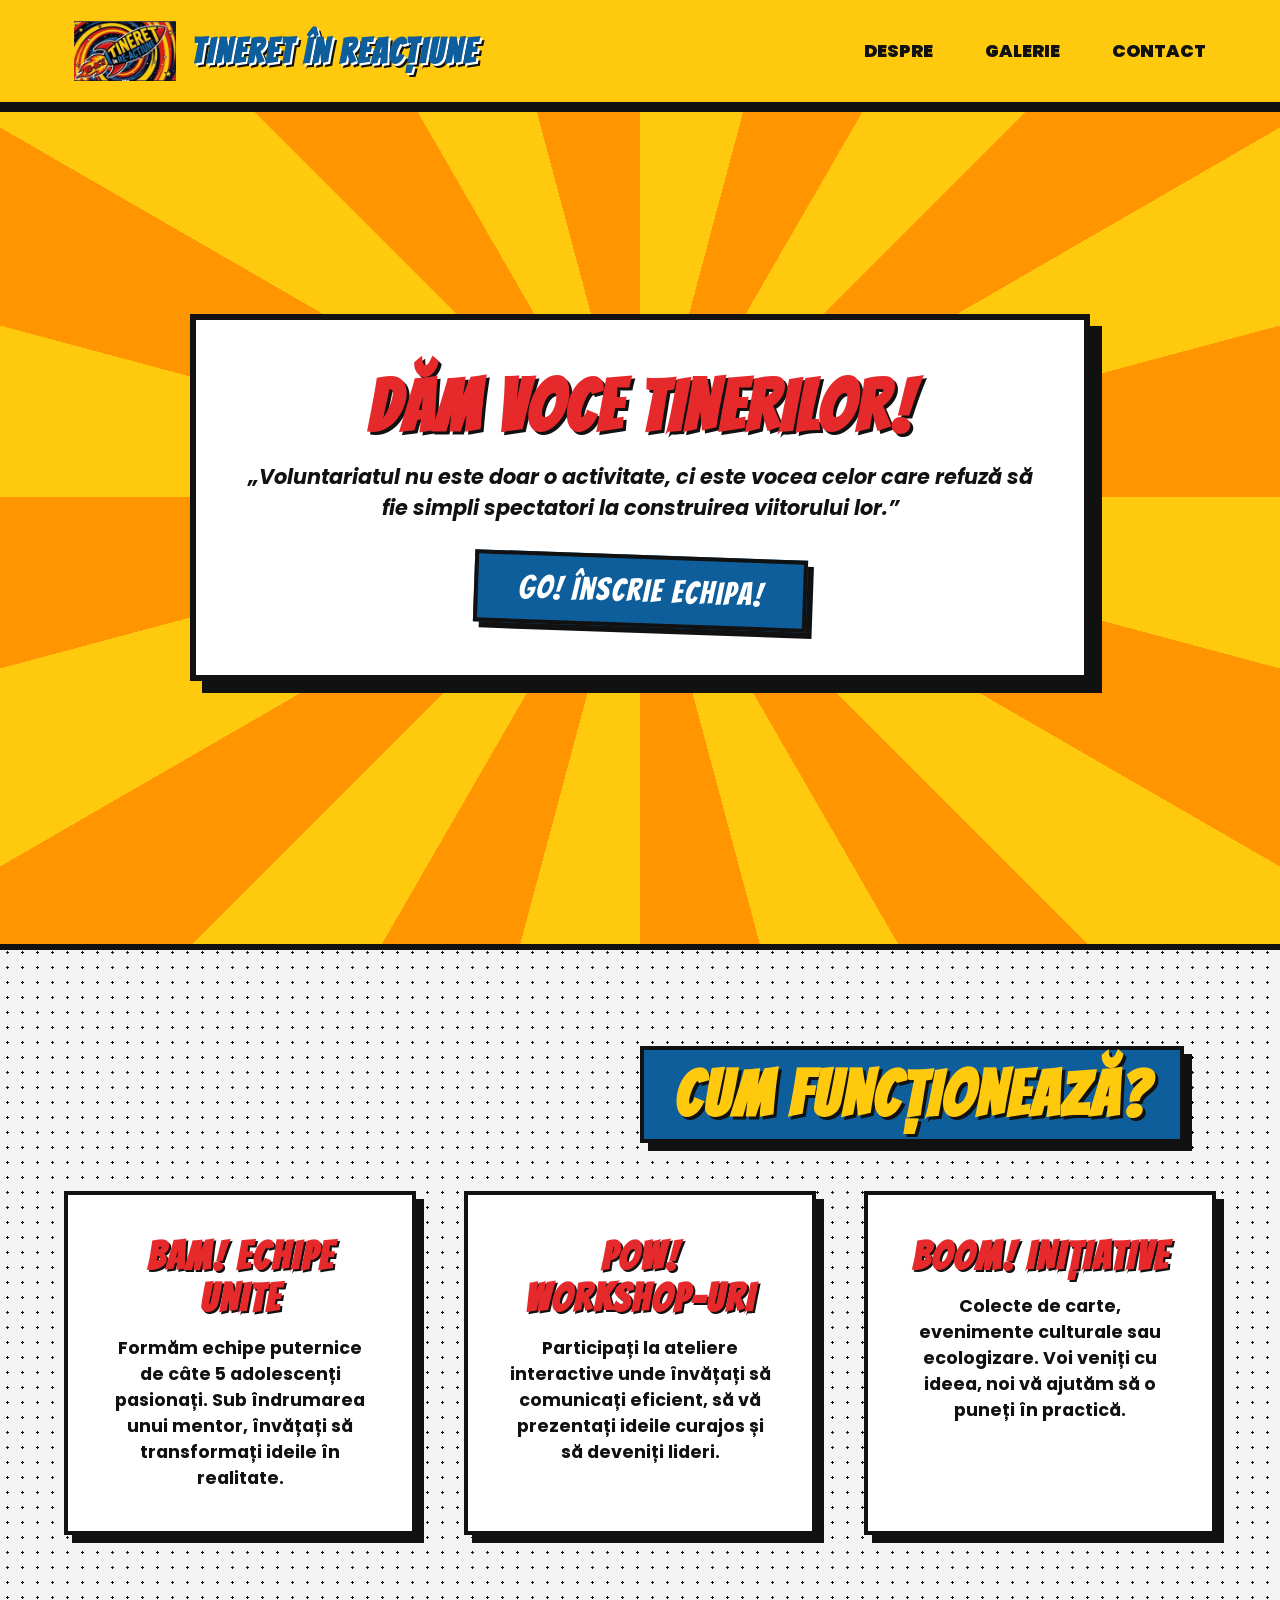
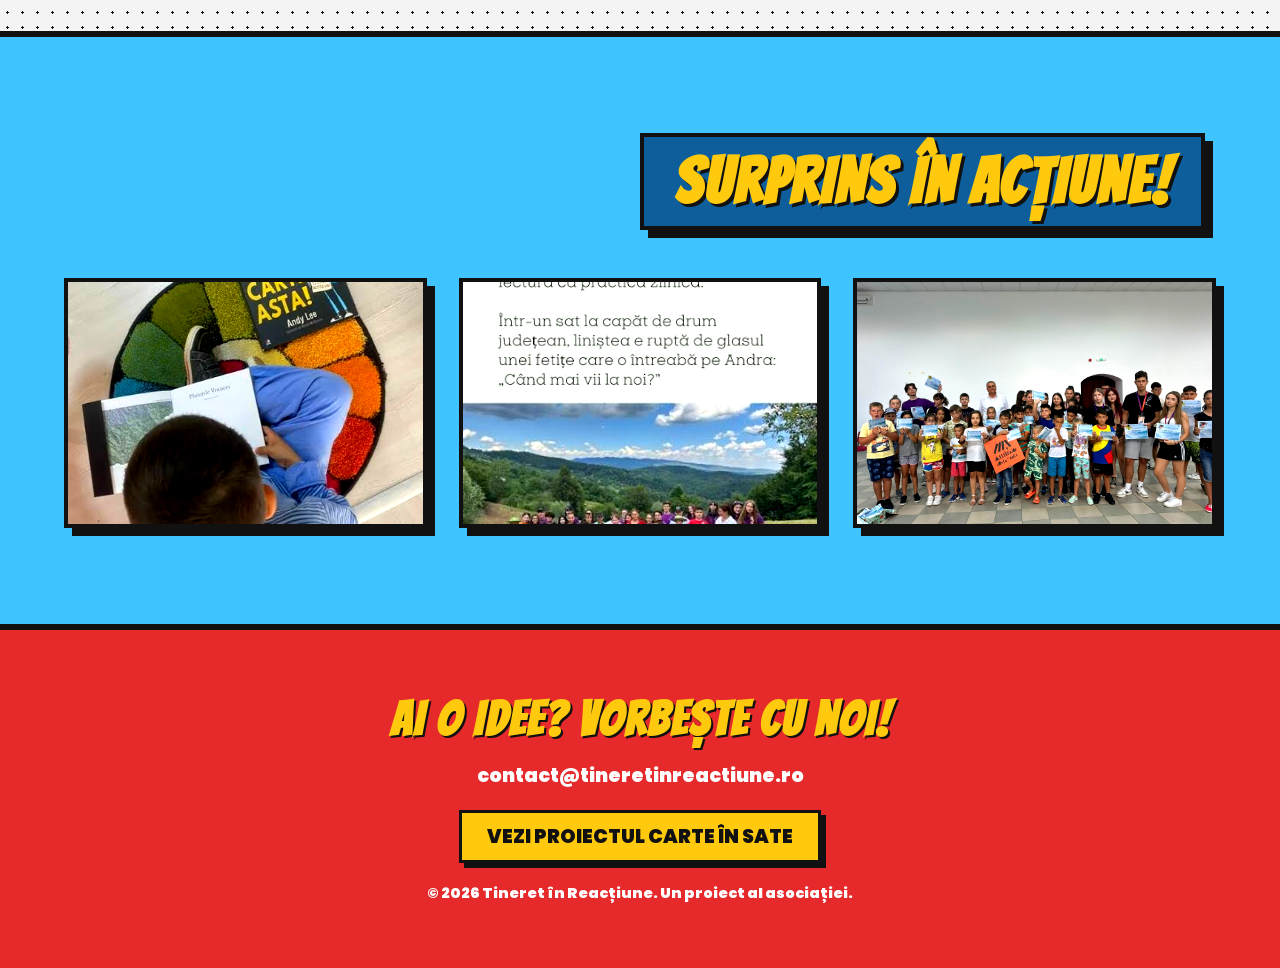
==== index.html @ bbfca860 "Rename logo.html to index.html" ====
<!DOCTYPE html>
<html lang="ro">
<head>
    <meta charset="UTF-8">
    <meta name="viewport" content="width=device-width, initial-scale=1.0">
    <title>Tineret în Reacțiune</title>
    <!-- Importăm fonturi specifice: Bangers pentru titluri (Comic style) și Poppins pentru text -->
    <link href="https://fonts.googleapis.com/css2?family=Bangers&family=Poppins:wght@400;700;900&display=swap" rel="stylesheet">
    <style>
        :root {
            /* Cromatica extrasă din Logo-ul cu Rachetă */
            --pop-yellow: #FFC90E;
            --pop-red: #E62A2B;
            --pop-blue: #0E5E9C;
            --pop-black: #111111;
            --pop-white: #FFFFFF;
            --pop-cyan: #40C4FF;
        }

        * {
            margin: 0;
            padding: 0;
            box-sizing: border-box;
            scroll-behavior: smooth;
        }

        body {
            background-color: var(--pop-white);
            color: var(--pop-black);
            font-family: 'Poppins', sans-serif;
            overflow-x: hidden;
            /* Un pattern subtil tip Halftone (puncte de bandă desenată) pe fundal */
            background-image: radial-gradient(var(--pop-black) 10%, transparent 11%);
            background-size: 15px 15px;
            background-color: #f4f4f4;
        }

        h1, h2, h3 {
            font-family: 'Bangers', cursive;
            letter-spacing: 2px;
            text-transform: uppercase;
        }

        /* CLASA DE BAZĂ PENTRU STILUL COMIC BOOK */
        .comic-box {
            background-color: var(--pop-white);
            border: 4px solid var(--pop-black);
            box-shadow: 8px 8px 0px var(--pop-black);
            border-radius: 0; /* Fără margini rotunjite în pop art pur */
            transition: all 0.3s cubic-bezier(0.68, -0.55, 0.265, 1.55);
        }

        /* NAVIGARE */
        nav {
            padding: 1rem 5%;
            position: fixed;
            width: 100%;
            top: 0;
            z-index: 1000;
            display: flex;
            justify-content: space-between;
            align-items: center;
            background-color: var(--pop-yellow);
            border-bottom: 5px solid var(--pop-black);
            box-shadow: 0px 5px 0px var(--pop-black);
        }

        .logo-container {
            display: flex;
            align-items: center;
            gap: 15px;
            text-decoration: none;
        }

        .logo-container img {
            height: 60px; /* Aici se va afișa racheta */
        }

        nav h1 {
            color: var(--pop-blue);
            font-size: 2.2rem;
            text-shadow: 2px 2px 0px var(--pop-white), 4px 4px 0px var(--pop-black);
        }

        nav ul {
            list-style: none;
            display: flex;
            gap: 2rem;
        }

        nav a {
            color: var(--pop-black);
            text-decoration: none;
            font-weight: 900;
            font-size: 1.1rem;
            text-transform: uppercase;
            padding: 5px 10px;
            transition: all 0.2s;
        }

        nav a:hover {
            background-color: var(--pop-red);
            color: var(--pop-white);
            box-shadow: 4px 4px 0px var(--pop-black);
        }

        /* HERO SECTION - Efect Sunburst */
        #hero {
            height: 100vh;
            display: flex;
            flex-direction: column;
            justify-content: center;
            align-items: center;
            text-align: center;
            padding: 0 20px;
            margin-top: 50px;
            /* Fundal cu raze (Sunburst) Galben-Portocaliu */
            background: repeating-conic-gradient(
                var(--pop-yellow) 0 15deg,
                #FF9500 15deg 30deg
            );
            border-bottom: 6px solid var(--pop-black);
        }

        .hero-content {
            background-color: var(--pop-white);
            padding: 3rem;
            max-width: 900px;
            border: 6px solid var(--pop-black);
            box-shadow: 12px 12px 0px var(--pop-black);
            transform: rotate(-2deg);
        }

        #hero h2 {
            color: var(--pop-red);
            font-size: 4.5rem;
            margin-bottom: 1rem;
            text-shadow: 3px 3px 0px var(--pop-black);
        }

        .quote {
            color: var(--pop-black);
            font-size: 1.3rem;
            font-weight: 700;
            margin-bottom: 2rem;
            font-style: italic;
        }

        /* BUTON CTA COMIC BOOK */
        .btn {
            display: inline-block;
            background-color: var(--pop-blue);
            color: var(--pop-white);
            padding: 15px 40px;
            font-family: 'Bangers', cursive;
            font-size: 2rem;
            letter-spacing: 2px;
            text-decoration: none;
            border: 4px solid var(--pop-black);
            box-shadow: 6px 6px 0px var(--pop-black);
            transform: rotate(2deg);
            transition: all 0.2s ease;
            position: relative;
        }

        .btn:hover {
            background-color: var(--pop-yellow);
            color: var(--pop-red);
            transform: translate(-4px, -4px) rotate(0deg);
            box-shadow: 10px 10px 0px var(--pop-black);
        }

        /* TITLURI SECȚIUNI */
        .section-title {
            text-align: center;
            font-size: 4rem;
            margin-bottom: 3rem;
            color: var(--pop-yellow);
            text-shadow: 3px 3px 0px var(--pop-black);
            position: relative;
            display: inline-block;
            left: 50%;
            transform: translateX(-50%);
            background: var(--pop-blue);
            padding: 10px 30px;
            border: 4px solid var(--pop-black);
            box-shadow: 8px 8px 0px var(--pop-black);
        }

        /* SECȚIUNEA DESPRE */
        #despre {
            padding: 6rem 5%;
        }

        .cards-container {
            display: grid;
            grid-template-columns: repeat(auto-fit, minmax(300px, 1fr));
            gap: 3rem;
            max-width: 1200px;
            margin: 0 auto;
        }

        .card {
            padding: 2.5rem;
            text-align: center;
        }

        .card:hover {
            transform: translateY(-10px) scale(1.02);
            box-shadow: 12px 12px 0px var(--pop-blue);
        }

        .card h3 {
            color: var(--pop-red);
            font-size: 2.5rem;
            margin-bottom: 1rem;
            text-shadow: 2px 2px 0px var(--pop-black);
        }

        .card p {
            font-weight: 700;
            font-size: 1.1rem;
        }

        /* GALERIE */
        #galerie {
            padding: 6rem 5%;
            background-color: var(--pop-cyan);
            border-top: 6px solid var(--pop-black);
            border-bottom: 6px solid var(--pop-black);
        }

        .gallery-grid {
            display: grid;
            grid-template-columns: repeat(auto-fit, minmax(300px, 1fr));
            grid-auto-rows: 250px;
            gap: 2rem;
            max-width: 1200px;
            margin: 0 auto;
        }

        .gallery-item {
            border: 4px solid var(--pop-black);
            box-shadow: 8px 8px 0px var(--pop-black);
            position: relative;
            cursor: pointer;
            transition: all 0.3s;
            overflow: hidden;
            background-color: var(--pop-white);
        }

        .gallery-item img {
            width: 100%;
            height: 100%;
            object-fit: cover;
            filter: contrast(1.2) saturate(1.2); /* Face pozele să arate mai "vibrante" */
            transition: transform 0.4s ease;
        }

        .gallery-item:hover {
            transform: translate(-5px, -5px);
            box-shadow: 13px 13px 0px var(--pop-red);
        }

        .gallery-item:hover img {
            transform: scale(1.1);
        }

        /* FOOTER / CONTACT */
        footer {
            background-color: var(--pop-red);
            color: var(--pop-white);
            text-align: center;
            padding: 4rem 2rem;
        }

        footer h2 {
            font-size: 3rem;
            color: var(--pop-yellow);
            text-shadow: 2px 2px 0px var(--pop-black);
            margin-bottom: 1rem;
        }

        footer p {
            font-weight: 900;
            font-size: 1.2rem;
        }

        .footer-links {
            margin: 2rem 0;
        }

        .footer-links a {
            color: var(--pop-black);
            background: var(--pop-yellow);
            text-decoration: none;
            font-weight: 900;
            font-size: 1.2rem;
            border: 3px solid var(--pop-black);
            padding: 10px 25px;
            box-shadow: 5px 5px 0px var(--pop-black);
            transition: all 0.2s;
        }

        .footer-links a:hover {
            background: var(--pop-blue);
            color: var(--pop-white);
            box-shadow: 8px 8px 0px var(--pop-black);
            transform: translateY(-3px);
        }

        /* ANIMAȚII BOUNCY LA SCROLL */
        .comic-pop {
            opacity: 0;
            transform: scale(0.5) rotate(-5deg);
            transition: all 0.6s cubic-bezier(0.68, -0.55, 0.265, 1.55);
        }

        .comic-pop.active {
            opacity: 1;
            transform: scale(1) rotate(0deg);
        }
    </style>
</head>
<body>

    <nav>
        <a href="#" class="logo-container">
            <!-- Asigură-te că imaginea decupată se numește logo-racheta.png și e în același folder -->
            <img src="logo-racheta.jpeg" alt="Logo Rachetă">
            <h1>Tineret <span>în</span> Reacțiune</h1>
        </a>
        <ul>
            <li><a href="#despre">Despre</a></li>
            <li><a href="#galerie">Galerie</a></li>
            <li><a href="#contact">Contact</a></li>
        </ul>
    </nav>

    <section id="hero">
        <div class="hero-content comic-pop">
            <h2>Dăm voce tinerilor!</h2>
            <div class="quote">
                „Voluntariatul nu este doar o activitate, ci este vocea celor care refuză să fie simpli spectatori la construirea viitorului lor.”
            </div>
            <a href="https://docs.google.com/forms/d/e/1FAIpQLSe8GzNYv2G-qYF9tvZQuo2V_rJ1vVKJ703wrS6ZpItJ47BdLA/viewform?usp=header" target="_blank" class="btn">GO! Înscrie Echipa!</a>
        </div>
    </section>

    <section id="despre">
        <h2 class="section-title comic-pop">CUM FUNCȚIONEAZĂ?</h2>
        <div class="cards-container">
            <div class="card comic-box comic-pop" style="transition-delay: 0.1s;">
                <h3>BAM! Echipe Unite</h3>
                <p>Formăm echipe puternice de câte 5 adolescenți pasionați. Sub îndrumarea unui mentor, învățați să transformați ideile în realitate.</p>
            </div>
            <div class="card comic-box comic-pop" style="transition-delay: 0.2s;">
                <h3>POW! Workshop-uri</h3>
                <p>Participați la ateliere interactive unde învățați să comunicați eficient, să vă prezentați ideile curajos și să deveniți lideri.</p>
            </div>
            <div class="card comic-box comic-pop" style="transition-delay: 0.3s;">
                <h3>BOOM! Inițiative</h3>
                <p>Colecte de carte, evenimente culturale sau ecologizare. Voi veniți cu ideea, noi vă ajutăm să o puneți în practică.</p>
            </div>
        </div>
    </section>

    <section id="galerie">
        <h2 class="section-title comic-pop">SURPRINS ÎN ACȚIUNE!</h2>
        <div class="gallery-grid">
            <div class="gallery-item comic-pop" style="transition-delay: 0.1s;">
                <img src="poza1.jpg" alt="Educație rurală">
            </div>
            <div class="gallery-item comic-pop" style="transition-delay: 0.2s;">
                <img src="poza2.jpg" alt="Echipă și ateliere">
            </div>
            <div class="gallery-item comic-pop" style="transition-delay: 0.3s;">
                <img src="poza3.jpg" alt="Tineri voluntari">
            </div>
        </div>
    </section>

    <footer id="contact">
        <h2 class="comic-pop">AI O IDEE? VORBEȘTE CU NOI!</h2>
        <p class="comic-pop" style="transition-delay: 0.1s;">contact@tineretinreactiune.ro</p>
        
        <div class="footer-links comic-pop" style="transition-delay: 0.2s;">
            <a href="https://carteinsate.ro" target="_blank">VEZI PROIECTUL CARTE ÎN SATE</a>
        </div>
        
        <p class="comic-pop" style="transition-delay: 0.3s; font-size: 0.9rem; margin-top: 30px;">
            &copy; 2026 Tineret în Reacțiune. Un proiect al asociației.
        </p>
    </footer>

    <script>
        // Funcția care adaugă clasa 'active' pentru animația de bandă desenată ("Bouncy / Pop")
        function revealComic() {
            var reveals = document.querySelectorAll(".comic-pop");
            for (var i = 0; i < reveals.length; i++) {
                var windowHeight = window.innerHeight;
                var elementTop = reveals[i].getBoundingClientRect().top;
                var elementVisible = 100;

                if (elementTop < windowHeight - elementVisible) {
                    reveals[i].classList.add("active");
                }
            }
        }

        window.addEventListener("scroll", revealComic);
        revealComic(); // Rulează și la încărcarea paginii
    </script>
</body>
</html>
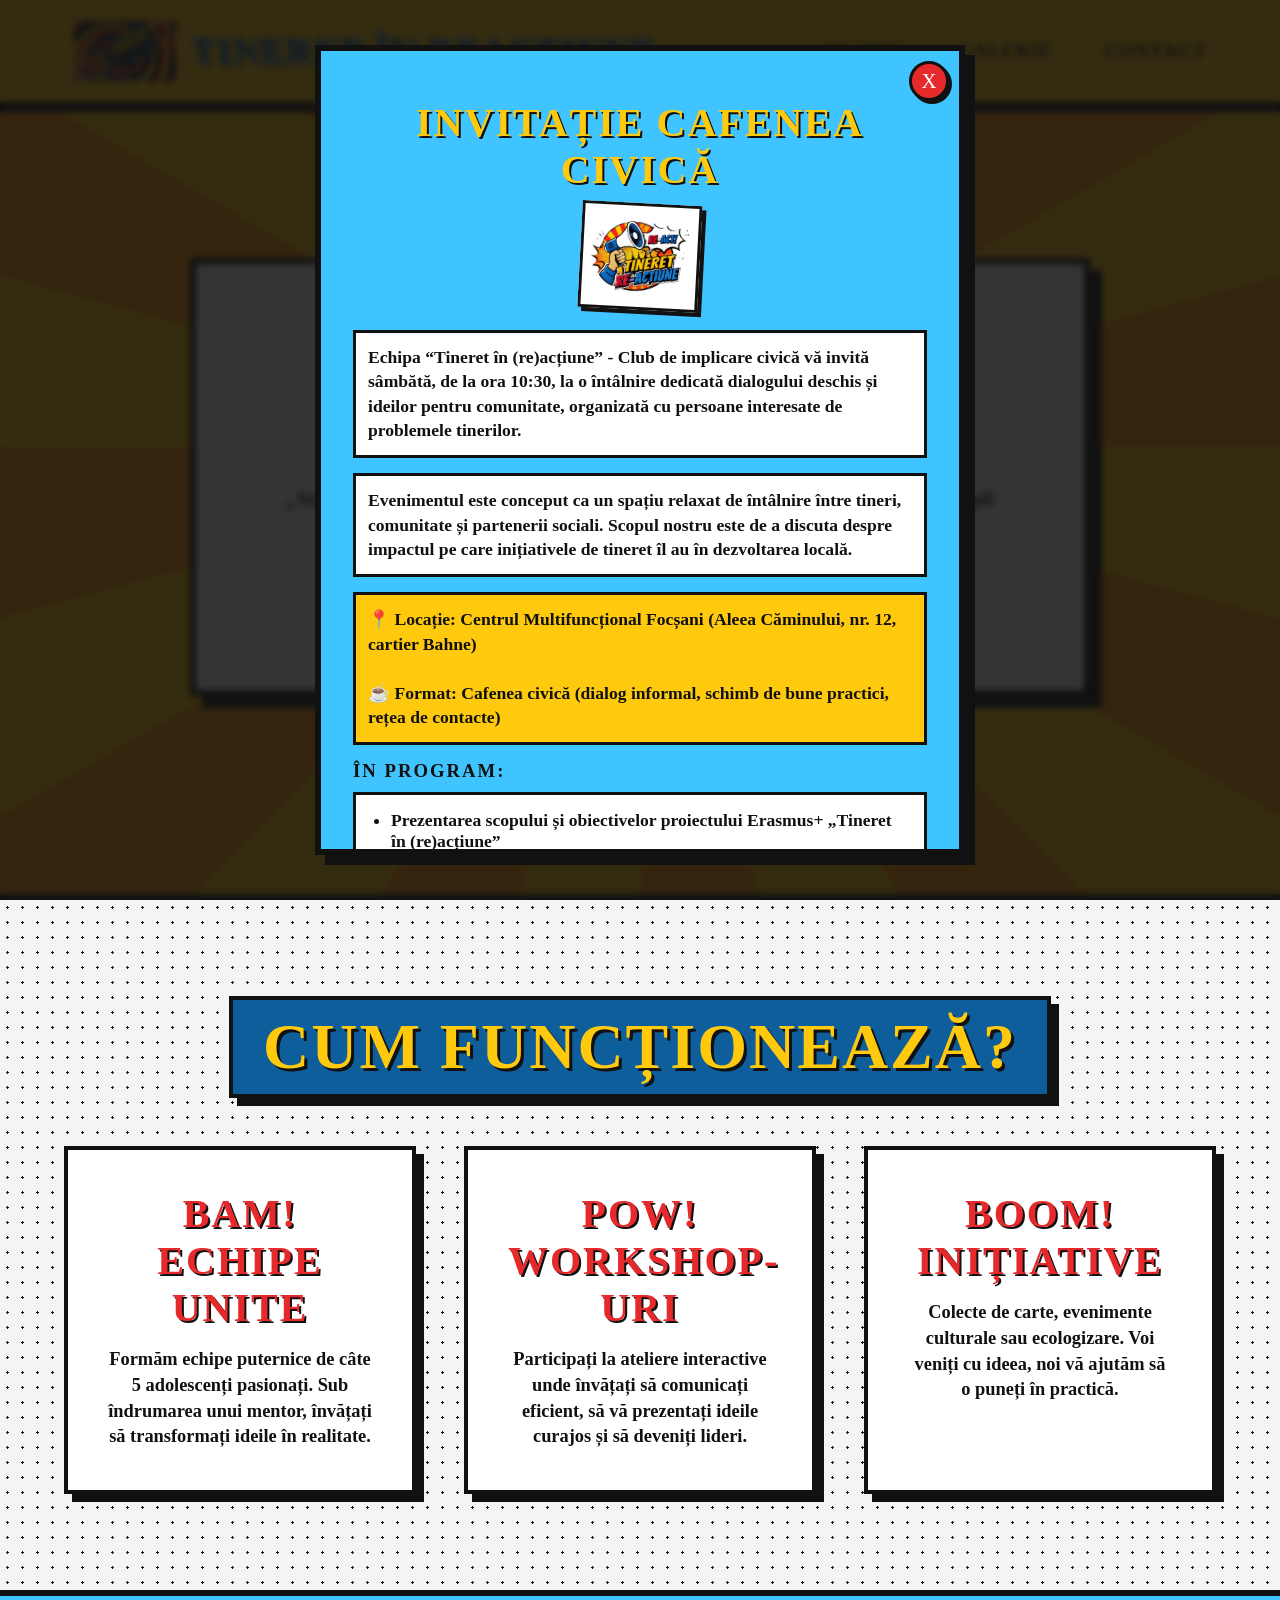
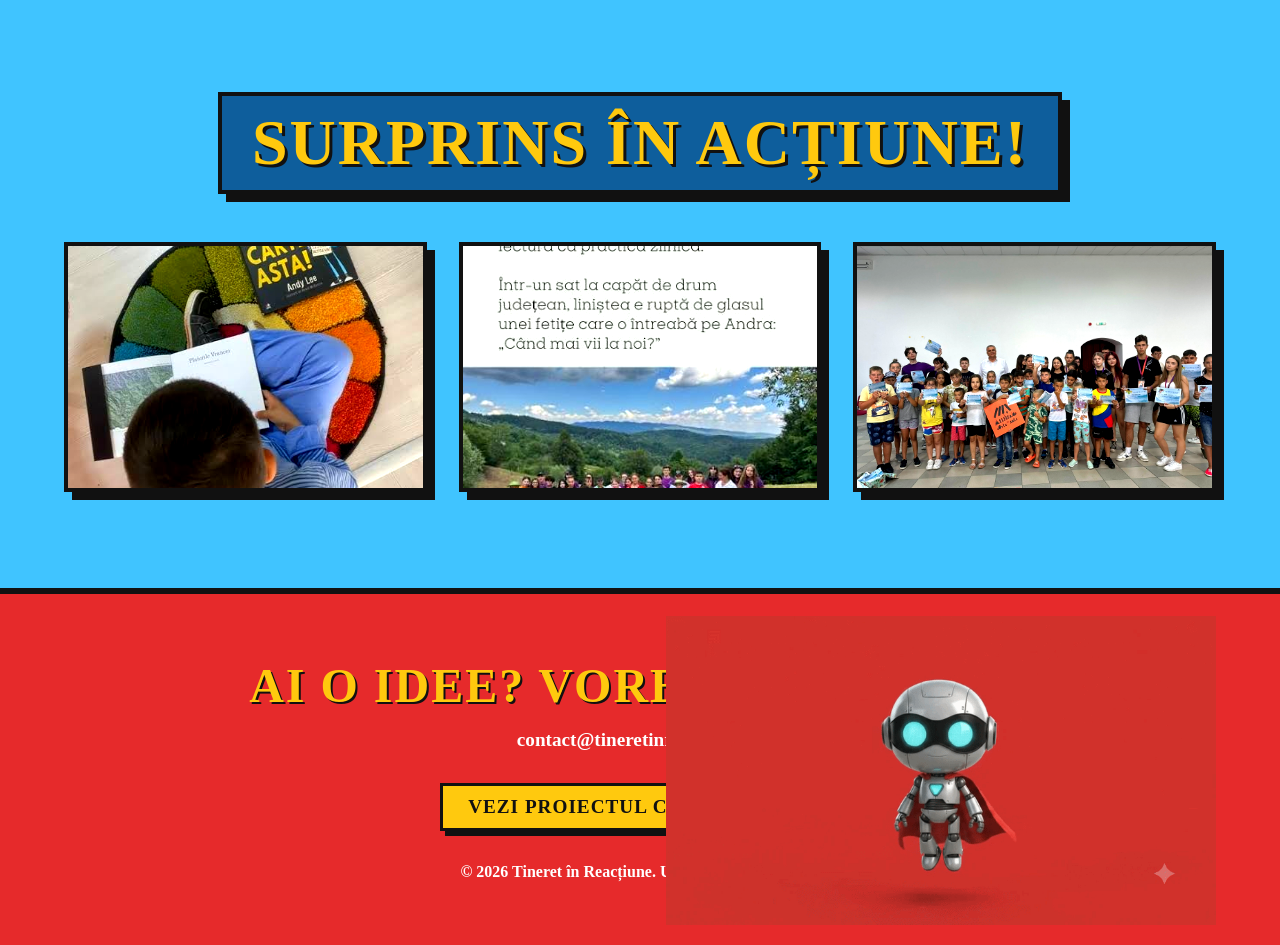
==== commit 4313ab6f: "Adding Spark as a mascot" ====
--- a/index.html
+++ b/index.html
@@ -2,13 +2,16 @@
 <html lang="ro">
 <head>
     <meta charset="UTF-8">
-    <meta name="viewport" content="width=device-width, initial-scale=1.0">
+    <meta name="viewport" content="width=device-width, initial-scale=1.0, viewport-fit=cover">
     <title>Tineret în Reacțiune</title>
-    <!-- Importăm fonturi specifice: Bangers pentru titluri (Comic style) și Poppins pentru text -->
-    <link href="https://fonts.googleapis.com/css2?family=Bangers&family=Poppins:wght@400;700;900&display=swap" rel="stylesheet">
+
+    <meta http-equiv="X-Content-Type-Options" content="nosniff">
+    <meta http-equiv="Content-Security-Policy" content="default-src 'self'; img-src 'self' data: https:; style-src 'self' 'unsafe-inline' https://fonts.googleapis.com; font-src https://fonts.gstatic.com; script-src 'self' 'unsafe-inline'; frame-ancestors 'none'; base-uri 'self';">
+    <meta name="referrer" content="strict-origin-when-cross-origin">
+
+    <link href="https://fonts.googleapis.com/css2?family=Bangers&family=Comic+Neue:wght@400;700&display=swap" rel="stylesheet">
     <style>
         :root {
-            /* Cromatica extrasă din Logo-ul cu Rachetă */
             --pop-yellow: #FFC90E;
             --pop-red: #E62A2B;
             --pop-blue: #0E5E9C;
@@ -17,320 +20,262 @@
             --pop-cyan: #40C4FF;
         }
 
-        * {
-            margin: 0;
-            padding: 0;
-            box-sizing: border-box;
-            scroll-behavior: smooth;
-        }
-
+        * { margin: 0; padding: 0; box-sizing: border-box; scroll-behavior: smooth; }
+        html { scroll-padding-top: 90px; }
+        
         body {
-            background-color: var(--pop-white);
-            color: var(--pop-black);
-            font-family: 'Poppins', sans-serif;
+            background-color: var(--pop-white); color: var(--pop-black);
+            font-family: 'Comic Neue', cursive; font-weight: 700;
             overflow-x: hidden;
-            /* Un pattern subtil tip Halftone (puncte de bandă desenată) pe fundal */
             background-image: radial-gradient(var(--pop-black) 10%, transparent 11%);
-            background-size: 15px 15px;
-            background-color: #f4f4f4;
-        }
-
-        h1, h2, h3 {
-            font-family: 'Bangers', cursive;
-            letter-spacing: 2px;
-            text-transform: uppercase;
-        }
-
-        /* CLASA DE BAZĂ PENTRU STILUL COMIC BOOK */
+            background-size: 15px 15px; background-color: #f4f4f4;
+        }
+
+        h1, h2, h3 { font-family: 'Bangers', cursive; letter-spacing: 2px; text-transform: uppercase; }
+        img { max-width: 100%; display: block; }
+
+        a:focus-visible, button:focus-visible { outline: 3px solid var(--pop-black); outline-offset: 3px; }
+
+        /* --- NAVIGARE --- */
+        nav {
+            padding: 1rem 5%; position: fixed; width: 100%; top: 0; z-index: 1000;
+            display: flex; justify-content: space-between; align-items: center;
+            background-color: var(--pop-yellow); border-bottom: 5px solid var(--pop-black); box-shadow: 0px 5px 0px var(--pop-black);
+        }
+        .logo-container { display: flex; align-items: center; gap: 15px; text-decoration: none; min-width: 0; }
+        .logo-container img { height: 60px; width: auto; flex-shrink: 0; animation: float-rocket 3.2s ease-in-out infinite; }
+        
+        @keyframes float-rocket {
+            0%, 100% { transform: translateY(0); }
+            50% { transform: translateY(-4px); }
+        }
+
+        nav h1 {
+            color: var(--pop-blue); font-size: 2.2rem;
+            text-shadow: 2px 2px 0px var(--pop-white), 4px 4px 0px var(--pop-black); white-space: nowrap;
+        }
+        nav ul { list-style: none; display: flex; gap: 2rem; transition: all 0.3s ease; }
+        nav a {
+            color: var(--pop-black); text-decoration: none; font-weight: 900; font-size: 1.2rem;
+            text-transform: uppercase; padding: 5px 10px; transition: all 0.2s;
+            font-family: 'Bangers', cursive; letter-spacing: 1px;
+        }
+        nav a:hover { background-color: var(--pop-red); color: var(--pop-white); box-shadow: 4px 4px 0px var(--pop-black); }
+
+        .menu-toggle {
+            display: none; flex-direction: column; justify-content: center; align-items: center; gap: 5px;
+            width: 46px; height: 46px; background-color: var(--pop-white); border: 3px solid var(--pop-black);
+            box-shadow: 3px 3px 0px var(--pop-black); cursor: pointer; flex-shrink: 0; z-index: 1002; position: relative;
+        }
+        .menu-toggle span { display: block; width: 24px; height: 3px; background-color: var(--pop-black); transition: transform 0.3s ease, opacity 0.3s ease; }
+        .menu-toggle.open span:nth-child(1) { transform: translateY(8px) rotate(45deg); }
+        .menu-toggle.open span:nth-child(2) { opacity: 0; }
+        .menu-toggle.open span:nth-child(3) { transform: translateY(-8px) rotate(-45deg); }
+
+        /* --- HERO & BUTON SPARK --- */
+        #hero {
+            min-height: 100vh; display: flex; flex-direction: column; justify-content: center; align-items: center; text-align: center;
+            padding: 120px 20px 60px; background: repeating-conic-gradient(var(--pop-yellow) 0 15deg, #FF9500 15deg 30deg); border-bottom: 6px solid var(--pop-black);
+        }
+        .hero-content {
+            background-color: var(--pop-white); padding: clamp(1.5rem, 5vw, 3rem); max-width: 900px; width: 100%;
+            border: 6px solid var(--pop-black); box-shadow: 12px 12px 0px var(--pop-black); transform: rotate(-2deg);
+        }
+        #hero h2 { color: var(--pop-red); font-size: clamp(2.2rem, 7vw, 4.5rem); margin-bottom: 1rem; text-shadow: 3px 3px 0px var(--pop-black); line-height: 1.1; }
+        .quote { color: var(--pop-black); font-size: clamp(1rem, 2.5vw, 1.3rem); font-weight: 700; margin-bottom: 2rem; font-style: italic; }
+
+        .btn-wrapper { position: relative; display: inline-block; }
+        .spark-peek {
+            position: absolute; width: 60px; bottom: 5px; right: 15px; z-index: 1;
+            pointer-events: none; transition: transform 0.4s cubic-bezier(0.68, -0.55, 0.265, 1.55);
+            filter: drop-shadow(3px 3px 0px var(--pop-black));
+        }
+        .btn-wrapper:hover .spark-peek { transform: translate(40px, -45px) rotate(15deg) scale(1.1); }
+        
+        .btn {
+            display: inline-block; background-color: var(--pop-blue); color: var(--pop-white); padding: 15px 40px;
+            font-family: 'Bangers', cursive; font-size: clamp(1.3rem, 4vw, 2rem); letter-spacing: 2px; text-decoration: none;
+            border: 4px solid var(--pop-black); box-shadow: 6px 6px 0px var(--pop-black); transform: rotate(2deg); transition: all 0.2s ease; position: relative; z-index: 2;
+        }
+        .btn:hover { background-color: var(--pop-yellow); color: var(--pop-red); transform: translate(-4px, -4px) rotate(0deg); box-shadow: 10px 10px 0px var(--pop-black); }
+        .btn:active { transform: translate(0, 0) rotate(0deg); box-shadow: 3px 3px 0px var(--pop-black); }
+
+        /* --- SECȚIUNI --- */
+        .section-title {
+            text-align: center; font-size: clamp(2.2rem, 6vw, 4rem); display: block; width: fit-content; margin: 0 auto 3rem auto;
+            color: var(--pop-yellow); text-shadow: 3px 3px 0px var(--pop-black); background: var(--pop-blue);
+            padding: 10px 30px; border: 4px solid var(--pop-black); box-shadow: 8px 8px 0px var(--pop-black); max-width: 90%;
+        }
+        
+        #despre { padding: 6rem 5%; }
+        .cards-container { display: grid; grid-template-columns: repeat(auto-fit, minmax(min(100%, 280px), 1fr)); gap: 3rem; max-width: 1200px; margin: 0 auto; }
         .comic-box {
-            background-color: var(--pop-white);
-            border: 4px solid var(--pop-black);
-            box-shadow: 8px 8px 0px var(--pop-black);
-            border-radius: 0; /* Fără margini rotunjite în pop art pur */
-            transition: all 0.3s cubic-bezier(0.68, -0.55, 0.265, 1.55);
-        }
-
-        /* NAVIGARE */
-        nav {
-            padding: 1rem 5%;
+            background-color: var(--pop-white); border: 4px solid var(--pop-black); box-shadow: 8px 8px 0px var(--pop-black);
+            padding: 2.5rem; text-align: center; transition: all 0.3s cubic-bezier(0.68, -0.55, 0.265, 1.55);
+        }
+        .comic-box:hover { transform: translateY(-10px) scale(1.02); box-shadow: 12px 12px 0px var(--pop-blue); }
+        .comic-box h3 { color: var(--pop-red); font-size: clamp(1.6rem, 4vw, 2.5rem); margin-bottom: 1rem; text-shadow: 2px 2px 0px var(--pop-black); }
+        .comic-box p { font-size: 1.15rem; line-height: 1.4; }
+
+        #galerie { padding: 6rem 5%; background-color: var(--pop-cyan); border-top: 6px solid var(--pop-black); border-bottom: 6px solid var(--pop-black); }
+        .gallery-grid { display: grid; grid-template-columns: repeat(auto-fit, minmax(min(100%, 280px), 1fr)); grid-auto-rows: 250px; gap: 2rem; max-width: 1200px; margin: 0 auto; }
+        .gallery-item { border: 4px solid var(--pop-black); box-shadow: 8px 8px 0px var(--pop-black); position: relative; cursor: pointer; transition: all 0.3s; overflow: hidden; background-color: var(--pop-white); }
+        .gallery-item img { width: 100%; height: 100%; object-fit: cover; filter: contrast(1.2) saturate(1.2); transition: transform 0.4s ease; }
+        .gallery-item:hover { transform: translate(-5px, -5px); box-shadow: 13px 13px 0px var(--pop-red); }
+        .gallery-item:hover img { transform: scale(1.1); }
+
+        /* --- FOOTER & SPARK GIF --- */
+        footer { 
+            background-color: var(--pop-red); 
+            color: var(--pop-white); 
+            text-align: center; 
+            padding: 4rem 2rem; 
+            position: relative; /* Necesar pentru a poziționa corect GIF-ul cu Spark */
+        }
+        footer h2 { font-size: clamp(2rem, 6vw, 3rem); color: var(--pop-yellow); text-shadow: 2px 2px 0px var(--pop-black); margin-bottom: 1rem; }
+        footer p { font-size: 1.2rem; word-break: break-word; }
+        .footer-links { margin: 2rem 0; }
+        .footer-links a {
+            color: var(--pop-black); background: var(--pop-yellow); text-decoration: none; font-size: clamp(1rem, 3vw, 1.2rem); font-family: 'Bangers', cursive;
+            border: 3px solid var(--pop-black); padding: 10px 25px; box-shadow: 5px 5px 0px var(--pop-black); transition: all 0.2s; display: inline-block; letter-spacing: 1px;
+        }
+        .footer-links a:hover { background: var(--pop-blue); color: var(--pop-white); box-shadow: 8px 8px 0px var(--pop-black); transform: translateY(-3px); }
+
+        .spark-salut-gif {
+            position: absolute;
+            bottom: 20px;
+            right: 5%;
+            width: clamp(300px, 55vw, 550px);
+            z-index: 10;
+        }
+
+        /* --- FEREASTRA POP-UP (MODAL) --- */
+        .modal-overlay {
+            position: fixed; top: 0; left: 0; width: 100%; height: 100%;
+            background: rgba(17, 17, 17, 0.85); z-index: 9999; display: flex; justify-content: center; align-items: center;
+            opacity: 0; visibility: hidden; transition: all 0.4s ease; backdrop-filter: blur(3px); padding: 15px;
+        }
+        .modal-overlay.show { opacity: 1; visibility: visible; }
+        .modal-content {
+            background-color: var(--pop-cyan); border: 6px solid var(--pop-black); box-shadow: 10px 10px 0px var(--pop-black);
+            padding: 3rem 2rem 2.5rem 2rem; width: 100%; max-width: 650px; max-height: 90vh; overflow-y: auto;
+            position: relative; transform: scale(0.5) rotate(-5deg); transition: transform 0.5s cubic-bezier(0.68, -0.55, 0.265, 1.55); text-align: left;
+        }
+        .modal-overlay.show .modal-content { transform: scale(1) rotate(0deg); }
+        .modal-content h2 { color: var(--pop-yellow); font-size: 2.5rem; text-shadow: 2px 2px 0px var(--pop-black); margin-bottom: 10px; text-align: center; }
+        .modal-logo-secundar { width: 120px; height: auto; margin: 0 auto 20px auto; border: 3px solid var(--pop-black); background: var(--pop-white); padding: 5px; box-shadow: 4px 4px 0px var(--pop-black); transform: rotate(3deg); }
+        .modal-content p { font-size: 1.1rem; margin-bottom: 15px; line-height: 1.4; background: var(--pop-white); padding: 12px; border: 3px solid var(--pop-black); }
+        .modal-details { background: var(--pop-yellow) !important; font-size: 1.1rem !important; }
+        .modal-content ul { background: var(--pop-white); padding: 15px 15px 15px 35px; border: 3px solid var(--pop-black); margin-bottom: 15px; font-size: 1.1rem; }
+        .modal-content ul li { margin-bottom: 8px; }
+        .modal-footer-text { background: transparent !important; border: none !important; padding: 0 !important; font-size: 0.95rem !important; margin-bottom: 5px !important; }
+        .close-btn {
+            position: absolute; top: 10px; right: 10px; width: 40px; height: 40px; background-color: var(--pop-red); color: var(--pop-white);
+            border: 3px solid var(--pop-black); border-radius: 50%; font-family: 'Bangers', cursive; font-size: 1.3rem;
+            display: flex; justify-content: center; align-items: center; cursor: pointer; box-shadow: 3px 3px 0px var(--pop-black); transition: all 0.2s ease; z-index: 10;
+        }
+        .close-btn:hover { background-color: var(--pop-yellow); color: var(--pop-black); transform: scale(1.1) rotate(10deg); }
+        .modal-btn-container { text-align: center; margin-top: 20px; }
+
+        /* --- SPARK ZBURĂTORUL CURSOR --- */
+        #spark-cursor {
             position: fixed;
-            width: 100%;
-            top: 0;
-            z-index: 1000;
-            display: flex;
-            justify-content: space-between;
-            align-items: center;
-            background-color: var(--pop-yellow);
-            border-bottom: 5px solid var(--pop-black);
-            box-shadow: 0px 5px 0px var(--pop-black);
-        }
-
-        .logo-container {
-            display: flex;
-            align-items: center;
-            gap: 15px;
-            text-decoration: none;
-        }
-
-        .logo-container img {
-            height: 60px; /* Aici se va afișa racheta */
-        }
-
-        nav h1 {
-            color: var(--pop-blue);
-            font-size: 2.2rem;
-            text-shadow: 2px 2px 0px var(--pop-white), 4px 4px 0px var(--pop-black);
-        }
-
-        nav ul {
-            list-style: none;
-            display: flex;
-            gap: 2rem;
-        }
-
-        nav a {
-            color: var(--pop-black);
-            text-decoration: none;
-            font-weight: 900;
-            font-size: 1.1rem;
-            text-transform: uppercase;
-            padding: 5px 10px;
-            transition: all 0.2s;
-        }
-
-        nav a:hover {
-            background-color: var(--pop-red);
-            color: var(--pop-white);
-            box-shadow: 4px 4px 0px var(--pop-black);
-        }
-
-        /* HERO SECTION - Efect Sunburst */
-        #hero {
-            height: 100vh;
-            display: flex;
-            flex-direction: column;
-            justify-content: center;
-            align-items: center;
-            text-align: center;
-            padding: 0 20px;
-            margin-top: 50px;
-            /* Fundal cu raze (Sunburst) Galben-Portocaliu */
-            background: repeating-conic-gradient(
-                var(--pop-yellow) 0 15deg,
-                #FF9500 15deg 30deg
-            );
-            border-bottom: 6px solid var(--pop-black);
-        }
-
-        .hero-content {
-            background-color: var(--pop-white);
-            padding: 3rem;
-            max-width: 900px;
-            border: 6px solid var(--pop-black);
-            box-shadow: 12px 12px 0px var(--pop-black);
-            transform: rotate(-2deg);
-        }
-
-        #hero h2 {
-            color: var(--pop-red);
-            font-size: 4.5rem;
-            margin-bottom: 1rem;
-            text-shadow: 3px 3px 0px var(--pop-black);
-        }
-
-        .quote {
-            color: var(--pop-black);
-            font-size: 1.3rem;
-            font-weight: 700;
-            margin-bottom: 2rem;
-            font-style: italic;
-        }
-
-        /* BUTON CTA COMIC BOOK */
-        .btn {
-            display: inline-block;
-            background-color: var(--pop-blue);
-            color: var(--pop-white);
-            padding: 15px 40px;
-            font-family: 'Bangers', cursive;
-            font-size: 2rem;
-            letter-spacing: 2px;
-            text-decoration: none;
-            border: 4px solid var(--pop-black);
-            box-shadow: 6px 6px 0px var(--pop-black);
-            transform: rotate(2deg);
-            transition: all 0.2s ease;
-            position: relative;
-        }
-
-        .btn:hover {
-            background-color: var(--pop-yellow);
-            color: var(--pop-red);
-            transform: translate(-4px, -4px) rotate(0deg);
-            box-shadow: 10px 10px 0px var(--pop-black);
-        }
-
-        /* TITLURI SECȚIUNI */
-        .section-title {
-            text-align: center;
-            font-size: 4rem;
-            margin-bottom: 3rem;
-            color: var(--pop-yellow);
-            text-shadow: 3px 3px 0px var(--pop-black);
-            position: relative;
-            display: inline-block;
-            left: 50%;
-            transform: translateX(-50%);
-            background: var(--pop-blue);
-            padding: 10px 30px;
-            border: 4px solid var(--pop-black);
-            box-shadow: 8px 8px 0px var(--pop-black);
-        }
-
-        /* SECȚIUNEA DESPRE */
-        #despre {
-            padding: 6rem 5%;
-        }
-
-        .cards-container {
-            display: grid;
-            grid-template-columns: repeat(auto-fit, minmax(300px, 1fr));
-            gap: 3rem;
-            max-width: 1200px;
-            margin: 0 auto;
-        }
-
-        .card {
-            padding: 2.5rem;
-            text-align: center;
-        }
-
-        .card:hover {
-            transform: translateY(-10px) scale(1.02);
-            box-shadow: 12px 12px 0px var(--pop-blue);
-        }
-
-        .card h3 {
-            color: var(--pop-red);
-            font-size: 2.5rem;
-            margin-bottom: 1rem;
-            text-shadow: 2px 2px 0px var(--pop-black);
-        }
-
-        .card p {
-            font-weight: 700;
-            font-size: 1.1rem;
-        }
-
-        /* GALERIE */
-        #galerie {
-            padding: 6rem 5%;
-            background-color: var(--pop-cyan);
-            border-top: 6px solid var(--pop-black);
-            border-bottom: 6px solid var(--pop-black);
-        }
-
-        .gallery-grid {
-            display: grid;
-            grid-template-columns: repeat(auto-fit, minmax(300px, 1fr));
-            grid-auto-rows: 250px;
-            gap: 2rem;
-            max-width: 1200px;
-            margin: 0 auto;
-        }
-
-        .gallery-item {
-            border: 4px solid var(--pop-black);
-            box-shadow: 8px 8px 0px var(--pop-black);
-            position: relative;
-            cursor: pointer;
-            transition: all 0.3s;
-            overflow: hidden;
-            background-color: var(--pop-white);
-        }
-
-        .gallery-item img {
-            width: 100%;
-            height: 100%;
-            object-fit: cover;
-            filter: contrast(1.2) saturate(1.2); /* Face pozele să arate mai "vibrante" */
-            transition: transform 0.4s ease;
-        }
-
-        .gallery-item:hover {
-            transform: translate(-5px, -5px);
-            box-shadow: 13px 13px 0px var(--pop-red);
-        }
-
-        .gallery-item:hover img {
-            transform: scale(1.1);
-        }
-
-        /* FOOTER / CONTACT */
-        footer {
-            background-color: var(--pop-red);
-            color: var(--pop-white);
-            text-align: center;
-            padding: 4rem 2rem;
-        }
-
-        footer h2 {
-            font-size: 3rem;
-            color: var(--pop-yellow);
-            text-shadow: 2px 2px 0px var(--pop-black);
-            margin-bottom: 1rem;
-        }
-
-        footer p {
-            font-weight: 900;
-            font-size: 1.2rem;
-        }
-
-        .footer-links {
-            margin: 2rem 0;
-        }
-
-        .footer-links a {
-            color: var(--pop-black);
-            background: var(--pop-yellow);
-            text-decoration: none;
-            font-weight: 900;
-            font-size: 1.2rem;
-            border: 3px solid var(--pop-black);
-            padding: 10px 25px;
-            box-shadow: 5px 5px 0px var(--pop-black);
-            transition: all 0.2s;
-        }
-
-        .footer-links a:hover {
-            background: var(--pop-blue);
-            color: var(--pop-white);
-            box-shadow: 8px 8px 0px var(--pop-black);
-            transform: translateY(-3px);
-        }
-
-        /* ANIMAȚII BOUNCY LA SCROLL */
-        .comic-pop {
-            opacity: 0;
-            transform: scale(0.5) rotate(-5deg);
-            transition: all 0.6s cubic-bezier(0.68, -0.55, 0.265, 1.55);
-        }
-
-        .comic-pop.active {
-            opacity: 1;
-            transform: scale(1) rotate(0deg);
-        }
+            top: 0; left: 0;
+            width: 70px;
+            pointer-events: none;
+            z-index: 99999;
+            display: none;
+            transform-origin: center center;
+            will-change: transform, opacity;
+            filter: drop-shadow(6px 6px 0px rgba(17, 17, 17, 0.6));
+            opacity: 0; 
+            transition: opacity 0.3s ease; 
+        }
+        @media (hover: hover) and (pointer: fine) { #spark-cursor { display: block; } }
+        
+        .comic-pop { opacity: 0; transform: scale(0.5) rotate(-5deg); transition: all 0.6s cubic-bezier(0.68, -0.55, 0.265, 1.55); }
+        .comic-pop.active { opacity: 1; transform: scale(1) rotate(0deg); }
+
+        /* --- RESPONSIV MOBIL --- */
+        @media (max-width: 900px) { .hero-content { transform: rotate(0deg); } }
+        @media (max-width: 768px) {
+            html { scroll-padding-top: 75px; }
+            nav { padding: 0.8rem 5%; flex-wrap: wrap; }
+            nav h1 { font-size: 1.4rem; }
+            .logo-container img { height: 42px; }
+            .menu-toggle { display: flex; }
+            nav ul { position: fixed; top: 0; right: 0; height: 100vh; width: min(75vw, 300px); background-color: var(--pop-yellow); border-left: 5px solid var(--pop-black); flex-direction: column; justify-content: center; align-items: center; gap: 2.5rem; transform: translateX(100%); transition: transform 0.35s cubic-bezier(0.68, -0.55, 0.265, 1.55); z-index: 1001; }
+            nav ul.open { transform: translateX(0); }
+            #hero { padding-top: 100px; }
+            .btn { padding: 12px 28px; }
+            .section-title { padding: 8px 20px; box-shadow: 5px 5px 0px var(--pop-black); }
+            #despre, #galerie { padding: 4rem 6%; }
+            .cards-container { gap: 2rem; }
+            .gallery-grid { grid-auto-rows: 220px; gap: 1.5rem; }
+            .comic-box { box-shadow: 5px 5px 0px var(--pop-black); padding: 1.5rem; }
+            .card:hover, .gallery-item:hover { transform: none; }
+            .modal-content { padding: 3rem 1.2rem 1.5rem 1.2rem; border-width: 4px; box-shadow: 6px 6px 0px var(--pop-black); }
+            .modal-content h2 { font-size: 2rem; }
+            .close-btn { right: 10px; top: 10px; width: 35px; height: 35px; font-size: 1.1rem; }
+            .spark-peek { display: none; }
+            
+            /* Centrare Spark GIF pe mobil */
+            .spark-salut-gif {
+                position: relative;
+                bottom: 0;
+                right: 0;
+                margin: 0 auto 20px auto;
+                display: block;
+                width: 220px;
+            }
+        }
+        @media (max-width: 420px) { #hero h2 { font-size: 2rem; } .gallery-grid { grid-template-columns: 1fr; } }
     </style>
 </head>
 <body>
 
+    <img src="spark2.png" alt="Spark Mascota Zburând" id="spark-cursor">
+
+    <div class="modal-overlay" id="invitationModal">
+        <div class="modal-content">
+            <button class="close-btn" id="closeModal" aria-label="Închide">X</button>
+            <h2>Invitație Cafenea Civică</h2>
+            <img src="logo-invitatie.png" alt="Logo Proiect" class="modal-logo-secundar">
+            <p><strong>Echipa “Tineret în (re)acțiune” - Club de implicare civică</strong> vă invită sâmbătă, de la ora <strong>10:30</strong>, la o întâlnire dedicată dialogului deschis și ideilor pentru comunitate, organizată cu persoane interesate de problemele tinerilor.</p>
+            <p>Evenimentul este conceput ca un spațiu relaxat de întâlnire între tineri, comunitate și partenerii sociali. Scopul nostru este de a discuta despre impactul pe care inițiativele de tineret îl au în dezvoltarea locală.</p>
+            <p class="modal-details">
+                📍 <strong>Locație:</strong> Centrul Multifuncțional Focșani (Aleea Căminului, nr. 12, cartier Bahne)<br><br>
+                ☕ <strong>Format:</strong> Cafenea civică (dialog informal, schimb de bune practici, rețea de contacte)
+            </p>
+            <h3 style="color: var(--pop-black); text-align: left; margin: 15px 0 10px 0; font-family: 'Comic Neue', cursive;">În program:</h3>
+            <ul>
+                <li>Prezentarea scopului și obiectivelor proiectului Erasmus+ „Tineret în (re)acțiune”</li>
+                <li>Sesiune de discuții libere privind implicarea civică a tinerilor din Vrancea</li>
+                <li>Oportunități de colaborare între comunitate, tineri și autoritățile locale</li>
+                <li>Moment de networking însoțit de cafea și gustări</li>
+            </ul>
+            <p class="modal-footer-text" style="font-style: italic; color: #333;">*Cafeneaua Civică (World Café) este o metodă de educație nonformală și participare publică ce presupune crearea unui spațiu de dialog relaxat în care oamenii dezbat teme comunitare sau sociale.</p>
+            <p class="modal-footer-text" style="margin-top: 15px;">
+                Proiectul (cod: 2026-1-RO01-KA154-YOU-000400353) este implementat de Asociația „Eu, tu și ei” și finanțat de UE prin Erasmus+.<br><br>
+                ✉️ salut@tineretinreactiune.ro | 📞 0744 217 031<br>
+                <strong>Vă așteptăm cu drag!</strong><br>
+                <em>Teodora Danțiș, Coordonator proiect</em>
+            </p>
+            <div class="modal-btn-container">
+                <a href="https://docs.google.com/forms/d/e/1FAIpQLSe8GzNYv2G-qYF9tvZQuo2V_rJ1vVKJ703wrS6ZpItJ47BdLA/viewform?usp=header" target="_blank" rel="noopener noreferrer" class="btn" style="font-size: 1.1rem; padding: 10px 25px;">Confirmă Participarea!</a>
+            </div>
+        </div>
+    </div>
+
     <nav>
         <a href="#" class="logo-container">
-            <!-- Asigură-te că imaginea decupată se numește logo-racheta.png și e în același folder -->
-            <img src="logo-racheta.jpeg" alt="Logo Rachetă">
+            <img src="logo-racheta.jpeg" alt="Logo Rachetă" width="60" height="60">
             <h1>Tineret <span>în</span> Reacțiune</h1>
         </a>
-        <ul>
+        <button class="menu-toggle" id="menuToggle" aria-label="Deschide meniul">
+            <span></span><span></span><span></span>
+        </button>
+        <ul id="navMenu">
             <li><a href="#despre">Despre</a></li>
             <li><a href="#galerie">Galerie</a></li>
             <li><a href="#contact">Contact</a></li>
@@ -343,22 +288,25 @@
             <div class="quote">
                 „Voluntariatul nu este doar o activitate, ci este vocea celor care refuză să fie simpli spectatori la construirea viitorului lor.”
             </div>
-            <a href="https://docs.google.com/forms/d/e/1FAIpQLSe8GzNYv2G-qYF9tvZQuo2V_rJ1vVKJ703wrS6ZpItJ47BdLA/viewform?usp=header" target="_blank" class="btn">GO! Înscrie Echipa!</a>
+            <div class="btn-wrapper">
+                <img src="spark.png" alt="Spark Peeking" class="spark-peek">
+                <a href="https://docs.google.com/forms/d/e/1FAIpQLSe8GzNYv2G-qYF9tvZQuo2V_rJ1vVKJ703wrS6ZpItJ47BdLA/viewform?usp=header" target="_blank" rel="noopener noreferrer" class="btn">GO! Înscrie Echipa!</a>
+            </div>
         </div>
     </section>
 
     <section id="despre">
         <h2 class="section-title comic-pop">CUM FUNCȚIONEAZĂ?</h2>
         <div class="cards-container">
-            <div class="card comic-box comic-pop" style="transition-delay: 0.1s;">
+            <div class="comic-box comic-pop" style="transition-delay: 0.1s;">
                 <h3>BAM! Echipe Unite</h3>
                 <p>Formăm echipe puternice de câte 5 adolescenți pasionați. Sub îndrumarea unui mentor, învățați să transformați ideile în realitate.</p>
             </div>
-            <div class="card comic-box comic-pop" style="transition-delay: 0.2s;">
+            <div class="comic-box comic-pop" style="transition-delay: 0.2s;">
                 <h3>POW! Workshop-uri</h3>
                 <p>Participați la ateliere interactive unde învățați să comunicați eficient, să vă prezentați ideile curajos și să deveniți lideri.</p>
             </div>
-            <div class="card comic-box comic-pop" style="transition-delay: 0.3s;">
+            <div class="comic-box comic-pop" style="transition-delay: 0.3s;">
                 <h3>BOOM! Inițiative</h3>
                 <p>Colecte de carte, evenimente culturale sau ecologizare. Voi veniți cu ideea, noi vă ajutăm să o puneți în practică.</p>
             </div>
@@ -368,48 +316,86 @@
     <section id="galerie">
         <h2 class="section-title comic-pop">SURPRINS ÎN ACȚIUNE!</h2>
         <div class="gallery-grid">
-            <div class="gallery-item comic-pop" style="transition-delay: 0.1s;">
-                <img src="poza1.jpg" alt="Educație rurală">
-            </div>
-            <div class="gallery-item comic-pop" style="transition-delay: 0.2s;">
-                <img src="poza2.jpg" alt="Echipă și ateliere">
-            </div>
-            <div class="gallery-item comic-pop" style="transition-delay: 0.3s;">
-                <img src="poza3.jpg" alt="Tineri voluntari">
-            </div>
+            <div class="gallery-item comic-pop" style="transition-delay: 0.1s;"><img src="poza1.jpg" alt="Educație rurală" loading="lazy"></div>
+            <div class="gallery-item comic-pop" style="transition-delay: 0.2s;"><img src="poza2.jpg" alt="Echipă și ateliere" loading="lazy"></div>
+            <div class="gallery-item comic-pop" style="transition-delay: 0.3s;"><img src="poza3.jpg" alt="Tineri voluntari" loading="lazy"></div>
         </div>
     </section>
 
     <footer id="contact">
+        <img src="spark-wave.gif" alt="Spark făcând cu mâna" class="spark-salut-gif">
+
         <h2 class="comic-pop">AI O IDEE? VORBEȘTE CU NOI!</h2>
         <p class="comic-pop" style="transition-delay: 0.1s;">contact@tineretinreactiune.ro</p>
-        
         <div class="footer-links comic-pop" style="transition-delay: 0.2s;">
-            <a href="https://carteinsate.ro" target="_blank">VEZI PROIECTUL CARTE ÎN SATE</a>
+            <a href="https://carteinsate.ro" target="_blank" rel="noopener noreferrer">VEZI PROIECTUL CARTE ÎN SATE</a>
         </div>
-        
-        <p class="comic-pop" style="transition-delay: 0.3s; font-size: 0.9rem; margin-top: 30px;">
+        <p class="comic-pop" style="transition-delay: 0.3s; font-size: 1rem; margin-top: 30px;">
             &copy; 2026 Tineret în Reacțiune. Un proiect al asociației.
         </p>
     </footer>
 
     <script>
-        // Funcția care adaugă clasa 'active' pentru animația de bandă desenată ("Bouncy / Pop")
+        window.addEventListener('load', function() {
+            setTimeout(function() { document.getElementById('invitationModal').classList.add('show'); }, 1000);
+        });
+        document.getElementById('closeModal').addEventListener('click', function() { document.getElementById('invitationModal').classList.remove('show'); });
+        document.getElementById('invitationModal').addEventListener('click', function(e) { if (e.target === this) { this.classList.remove('show'); } });
+
         function revealComic() {
             var reveals = document.querySelectorAll(".comic-pop");
             for (var i = 0; i < reveals.length; i++) {
                 var windowHeight = window.innerHeight;
                 var elementTop = reveals[i].getBoundingClientRect().top;
-                var elementVisible = 100;
-
-                if (elementTop < windowHeight - elementVisible) {
-                    reveals[i].classList.add("active");
-                }
+                if (elementTop < windowHeight - 100) { reveals[i].classList.add("active"); }
             }
         }
-
         window.addEventListener("scroll", revealComic);
-        revealComic(); // Rulează și la încărcarea paginii
+        window.addEventListener("resize", revealComic);
+        revealComic(); 
+
+        var menuToggle = document.getElementById("menuToggle");
+        var navMenu = document.getElementById("navMenu");
+        menuToggle.addEventListener("click", function () {
+            var isOpen = navMenu.classList.toggle("open");
+            menuToggle.classList.toggle("open", isOpen);
+        });
+        navMenu.querySelectorAll("a").forEach(function (link) {
+            link.addEventListener("click", function () { navMenu.classList.remove("open"); menuToggle.classList.remove("open"); });
+        });
+
+        // Logica pentru spark2.png (zborul cu inerție spre cursor)
+        const spark = document.getElementById('spark-cursor');
+        let mouseX = window.innerWidth / 2, mouseY = -150;
+        let sparkX = window.innerWidth / 2, sparkY = -150;
+
+        document.addEventListener('mousemove', (e) => {
+            mouseX = e.clientX;
+            mouseY = e.clientY;
+            spark.style.opacity = '1'; 
+        });
+
+        function animateSpark() {
+            let distX = mouseX - sparkX;
+            let distY = mouseY - sparkY;
+            
+            let distance = Math.hypot(distX, distY);
+            if (distance < 15) {
+                spark.style.opacity = '0';
+            }
+
+            let speed = 0.08; 
+            sparkX += distX * speed;
+            sparkY += distY * speed;
+
+            let angle = Math.atan2(distY, distX) * (180 / Math.PI) + 180;
+            let flip = distX > 0 ? -1 : 1; 
+
+            spark.style.transform = `translate(${sparkX - 35}px, ${sparkY - 35}px) rotate(${angle}deg) scaleY(${flip})`;
+
+            requestAnimationFrame(animateSpark);
+        }
+        animateSpark();
     </script>
 </body>
-</html>
+</html>
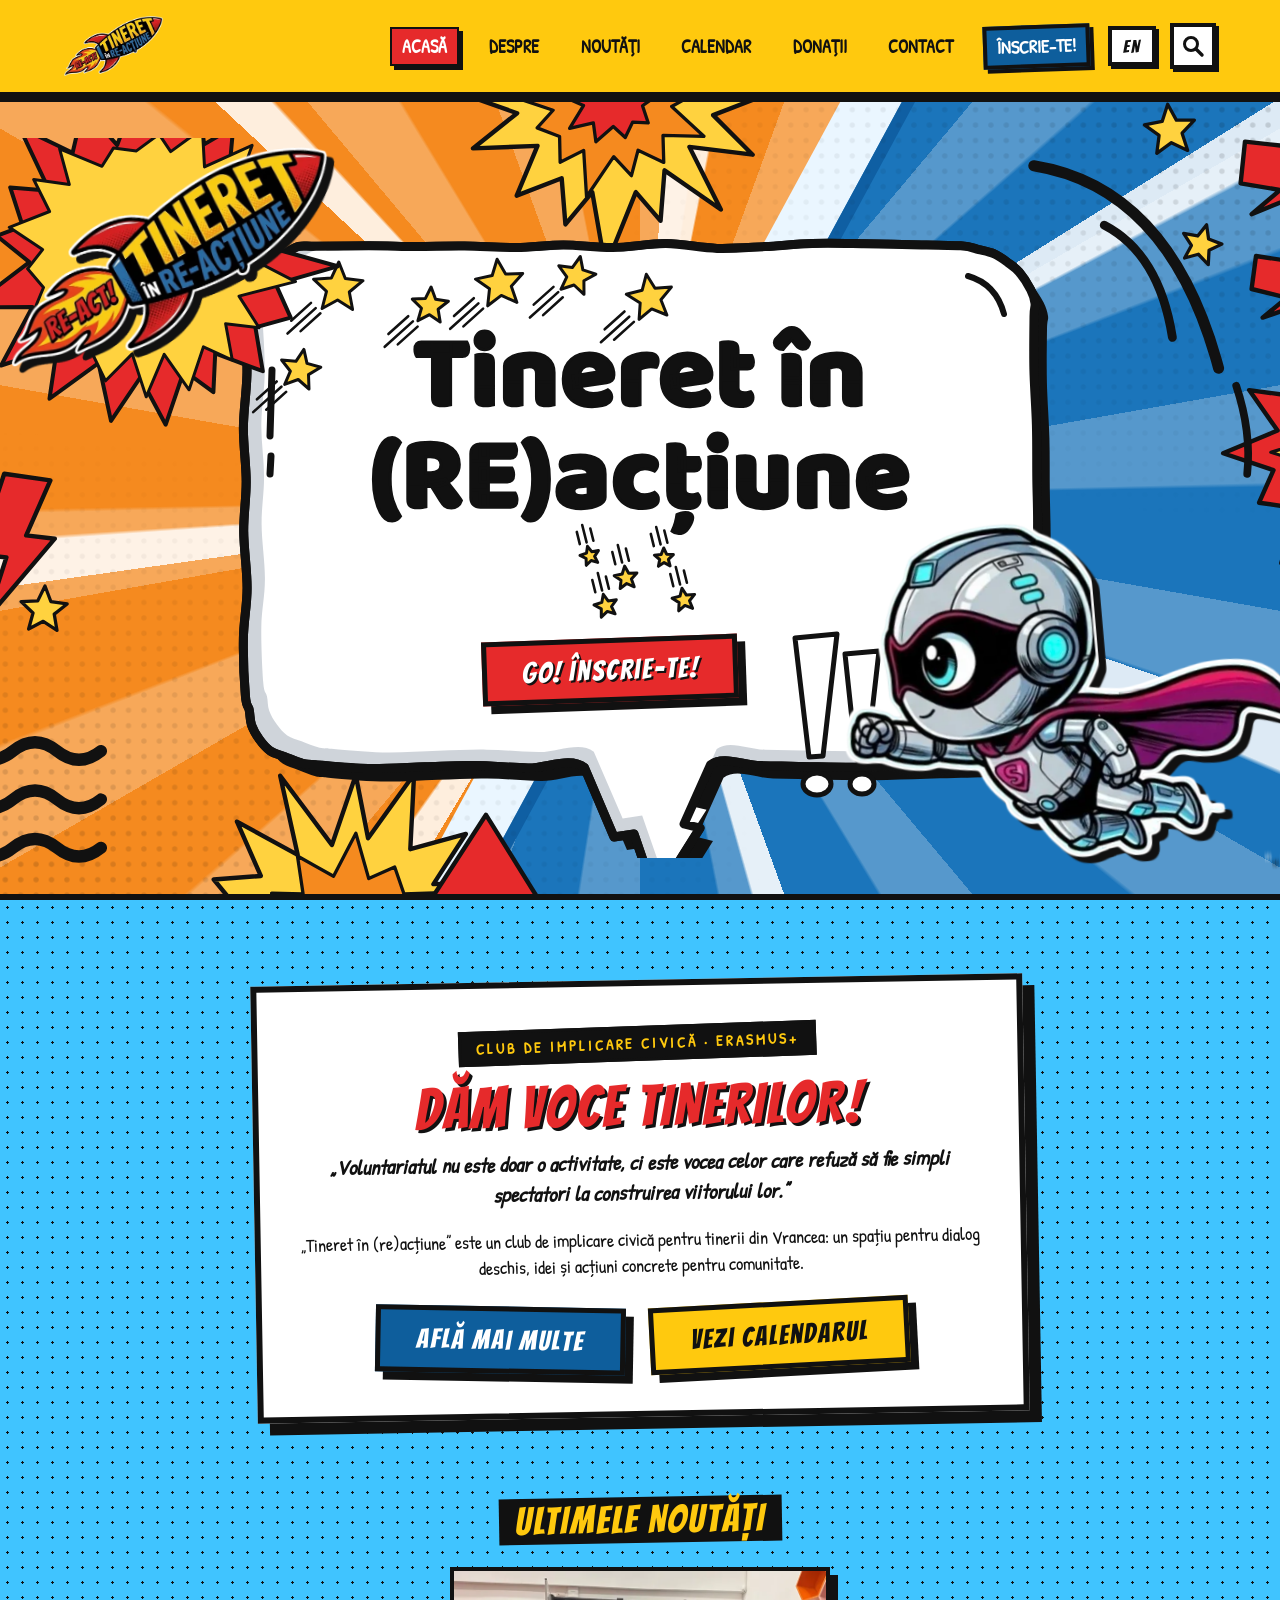
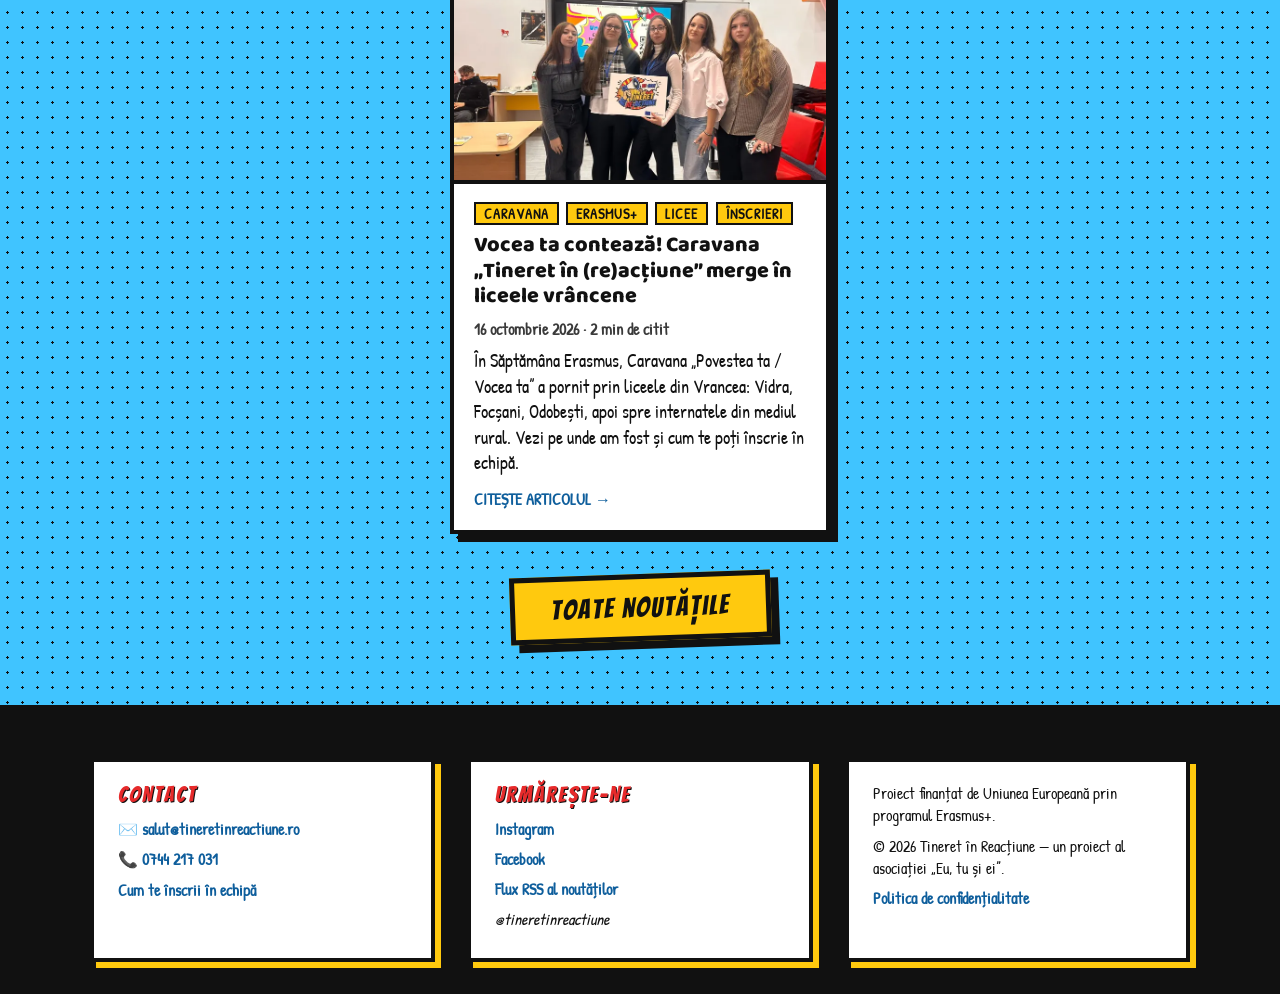
==== commit 7a104371: "Add news section, site search and GitHub-to-cPanel publishing - Noutăți: news list with tag filters," ====
--- a/index.html
+++ b/index.html
@@ -1,401 +1,174 @@
-<!DOCTYPE html>
-<html lang="ro">
-<head>
-    <meta charset="UTF-8">
-    <meta name="viewport" content="width=device-width, initial-scale=1.0, viewport-fit=cover">
-    <title>Tineret în Reacțiune</title>
-
-    <meta http-equiv="X-Content-Type-Options" content="nosniff">
-    <meta http-equiv="Content-Security-Policy" content="default-src 'self'; img-src 'self' data: https:; style-src 'self' 'unsafe-inline' https://fonts.googleapis.com; font-src https://fonts.gstatic.com; script-src 'self' 'unsafe-inline'; frame-ancestors 'none'; base-uri 'self';">
-    <meta name="referrer" content="strict-origin-when-cross-origin">
-
-    <link href="https://fonts.googleapis.com/css2?family=Bangers&family=Comic+Neue:wght@400;700&display=swap" rel="stylesheet">
-    <style>
-        :root {
-            --pop-yellow: #FFC90E;
-            --pop-red: #E62A2B;
-            --pop-blue: #0E5E9C;
-            --pop-black: #111111;
-            --pop-white: #FFFFFF;
-            --pop-cyan: #40C4FF;
-        }
-
-        * { margin: 0; padding: 0; box-sizing: border-box; scroll-behavior: smooth; }
-        html { scroll-padding-top: 90px; }
-        
-        body {
-            background-color: var(--pop-white); color: var(--pop-black);
-            font-family: 'Comic Neue', cursive; font-weight: 700;
-            overflow-x: hidden;
-            background-image: radial-gradient(var(--pop-black) 10%, transparent 11%);
-            background-size: 15px 15px; background-color: #f4f4f4;
-        }
-
-        h1, h2, h3 { font-family: 'Bangers', cursive; letter-spacing: 2px; text-transform: uppercase; }
-        img { max-width: 100%; display: block; }
-
-        a:focus-visible, button:focus-visible { outline: 3px solid var(--pop-black); outline-offset: 3px; }
-
-        /* --- NAVIGARE --- */
-        nav {
-            padding: 1rem 5%; position: fixed; width: 100%; top: 0; z-index: 1000;
-            display: flex; justify-content: space-between; align-items: center;
-            background-color: var(--pop-yellow); border-bottom: 5px solid var(--pop-black); box-shadow: 0px 5px 0px var(--pop-black);
-        }
-        .logo-container { display: flex; align-items: center; gap: 15px; text-decoration: none; min-width: 0; }
-        .logo-container img { height: 60px; width: auto; flex-shrink: 0; animation: float-rocket 3.2s ease-in-out infinite; }
-        
-        @keyframes float-rocket {
-            0%, 100% { transform: translateY(0); }
-            50% { transform: translateY(-4px); }
-        }
-
-        nav h1 {
-            color: var(--pop-blue); font-size: 2.2rem;
-            text-shadow: 2px 2px 0px var(--pop-white), 4px 4px 0px var(--pop-black); white-space: nowrap;
-        }
-        nav ul { list-style: none; display: flex; gap: 2rem; transition: all 0.3s ease; }
-        nav a {
-            color: var(--pop-black); text-decoration: none; font-weight: 900; font-size: 1.2rem;
-            text-transform: uppercase; padding: 5px 10px; transition: all 0.2s;
-            font-family: 'Bangers', cursive; letter-spacing: 1px;
-        }
-        nav a:hover { background-color: var(--pop-red); color: var(--pop-white); box-shadow: 4px 4px 0px var(--pop-black); }
-
-        .menu-toggle {
-            display: none; flex-direction: column; justify-content: center; align-items: center; gap: 5px;
-            width: 46px; height: 46px; background-color: var(--pop-white); border: 3px solid var(--pop-black);
-            box-shadow: 3px 3px 0px var(--pop-black); cursor: pointer; flex-shrink: 0; z-index: 1002; position: relative;
-        }
-        .menu-toggle span { display: block; width: 24px; height: 3px; background-color: var(--pop-black); transition: transform 0.3s ease, opacity 0.3s ease; }
-        .menu-toggle.open span:nth-child(1) { transform: translateY(8px) rotate(45deg); }
-        .menu-toggle.open span:nth-child(2) { opacity: 0; }
-        .menu-toggle.open span:nth-child(3) { transform: translateY(-8px) rotate(-45deg); }
-
-        /* --- HERO & BUTON SPARK --- */
-        #hero {
-            min-height: 100vh; display: flex; flex-direction: column; justify-content: center; align-items: center; text-align: center;
-            padding: 120px 20px 60px; background: repeating-conic-gradient(var(--pop-yellow) 0 15deg, #FF9500 15deg 30deg); border-bottom: 6px solid var(--pop-black);
-        }
-        .hero-content {
-            background-color: var(--pop-white); padding: clamp(1.5rem, 5vw, 3rem); max-width: 900px; width: 100%;
-            border: 6px solid var(--pop-black); box-shadow: 12px 12px 0px var(--pop-black); transform: rotate(-2deg);
-        }
-        #hero h2 { color: var(--pop-red); font-size: clamp(2.2rem, 7vw, 4.5rem); margin-bottom: 1rem; text-shadow: 3px 3px 0px var(--pop-black); line-height: 1.1; }
-        .quote { color: var(--pop-black); font-size: clamp(1rem, 2.5vw, 1.3rem); font-weight: 700; margin-bottom: 2rem; font-style: italic; }
-
-        .btn-wrapper { position: relative; display: inline-block; }
-        .spark-peek {
-            position: absolute; width: 60px; bottom: 5px; right: 15px; z-index: 1;
-            pointer-events: none; transition: transform 0.4s cubic-bezier(0.68, -0.55, 0.265, 1.55);
-            filter: drop-shadow(3px 3px 0px var(--pop-black));
-        }
-        .btn-wrapper:hover .spark-peek { transform: translate(40px, -45px) rotate(15deg) scale(1.1); }
-        
-        .btn {
-            display: inline-block; background-color: var(--pop-blue); color: var(--pop-white); padding: 15px 40px;
-            font-family: 'Bangers', cursive; font-size: clamp(1.3rem, 4vw, 2rem); letter-spacing: 2px; text-decoration: none;
-            border: 4px solid var(--pop-black); box-shadow: 6px 6px 0px var(--pop-black); transform: rotate(2deg); transition: all 0.2s ease; position: relative; z-index: 2;
-        }
-        .btn:hover { background-color: var(--pop-yellow); color: var(--pop-red); transform: translate(-4px, -4px) rotate(0deg); box-shadow: 10px 10px 0px var(--pop-black); }
-        .btn:active { transform: translate(0, 0) rotate(0deg); box-shadow: 3px 3px 0px var(--pop-black); }
-
-        /* --- SECȚIUNI --- */
-        .section-title {
-            text-align: center; font-size: clamp(2.2rem, 6vw, 4rem); display: block; width: fit-content; margin: 0 auto 3rem auto;
-            color: var(--pop-yellow); text-shadow: 3px 3px 0px var(--pop-black); background: var(--pop-blue);
-            padding: 10px 30px; border: 4px solid var(--pop-black); box-shadow: 8px 8px 0px var(--pop-black); max-width: 90%;
-        }
-        
-        #despre { padding: 6rem 5%; }
-        .cards-container { display: grid; grid-template-columns: repeat(auto-fit, minmax(min(100%, 280px), 1fr)); gap: 3rem; max-width: 1200px; margin: 0 auto; }
-        .comic-box {
-            background-color: var(--pop-white); border: 4px solid var(--pop-black); box-shadow: 8px 8px 0px var(--pop-black);
-            padding: 2.5rem; text-align: center; transition: all 0.3s cubic-bezier(0.68, -0.55, 0.265, 1.55);
-        }
-        .comic-box:hover { transform: translateY(-10px) scale(1.02); box-shadow: 12px 12px 0px var(--pop-blue); }
-        .comic-box h3 { color: var(--pop-red); font-size: clamp(1.6rem, 4vw, 2.5rem); margin-bottom: 1rem; text-shadow: 2px 2px 0px var(--pop-black); }
-        .comic-box p { font-size: 1.15rem; line-height: 1.4; }
-
-        #galerie { padding: 6rem 5%; background-color: var(--pop-cyan); border-top: 6px solid var(--pop-black); border-bottom: 6px solid var(--pop-black); }
-        .gallery-grid { display: grid; grid-template-columns: repeat(auto-fit, minmax(min(100%, 280px), 1fr)); grid-auto-rows: 250px; gap: 2rem; max-width: 1200px; margin: 0 auto; }
-        .gallery-item { border: 4px solid var(--pop-black); box-shadow: 8px 8px 0px var(--pop-black); position: relative; cursor: pointer; transition: all 0.3s; overflow: hidden; background-color: var(--pop-white); }
-        .gallery-item img { width: 100%; height: 100%; object-fit: cover; filter: contrast(1.2) saturate(1.2); transition: transform 0.4s ease; }
-        .gallery-item:hover { transform: translate(-5px, -5px); box-shadow: 13px 13px 0px var(--pop-red); }
-        .gallery-item:hover img { transform: scale(1.1); }
-
-        /* --- FOOTER & SPARK GIF --- */
-        footer { 
-            background-color: var(--pop-red); 
-            color: var(--pop-white); 
-            text-align: center; 
-            padding: 4rem 2rem; 
-            position: relative; /* Necesar pentru a poziționa corect GIF-ul cu Spark */
-        }
-        footer h2 { font-size: clamp(2rem, 6vw, 3rem); color: var(--pop-yellow); text-shadow: 2px 2px 0px var(--pop-black); margin-bottom: 1rem; }
-        footer p { font-size: 1.2rem; word-break: break-word; }
-        .footer-links { margin: 2rem 0; }
-        .footer-links a {
-            color: var(--pop-black); background: var(--pop-yellow); text-decoration: none; font-size: clamp(1rem, 3vw, 1.2rem); font-family: 'Bangers', cursive;
-            border: 3px solid var(--pop-black); padding: 10px 25px; box-shadow: 5px 5px 0px var(--pop-black); transition: all 0.2s; display: inline-block; letter-spacing: 1px;
-        }
-        .footer-links a:hover { background: var(--pop-blue); color: var(--pop-white); box-shadow: 8px 8px 0px var(--pop-black); transform: translateY(-3px); }
-
-        .spark-salut-gif {
-            position: absolute;
-            bottom: 20px;
-            right: 5%;
-            width: clamp(300px, 55vw, 550px);
-            z-index: 10;
-        }
-
-        /* --- FEREASTRA POP-UP (MODAL) --- */
-        .modal-overlay {
-            position: fixed; top: 0; left: 0; width: 100%; height: 100%;
-            background: rgba(17, 17, 17, 0.85); z-index: 9999; display: flex; justify-content: center; align-items: center;
-            opacity: 0; visibility: hidden; transition: all 0.4s ease; backdrop-filter: blur(3px); padding: 15px;
-        }
-        .modal-overlay.show { opacity: 1; visibility: visible; }
-        .modal-content {
-            background-color: var(--pop-cyan); border: 6px solid var(--pop-black); box-shadow: 10px 10px 0px var(--pop-black);
-            padding: 3rem 2rem 2.5rem 2rem; width: 100%; max-width: 650px; max-height: 90vh; overflow-y: auto;
-            position: relative; transform: scale(0.5) rotate(-5deg); transition: transform 0.5s cubic-bezier(0.68, -0.55, 0.265, 1.55); text-align: left;
-        }
-        .modal-overlay.show .modal-content { transform: scale(1) rotate(0deg); }
-        .modal-content h2 { color: var(--pop-yellow); font-size: 2.5rem; text-shadow: 2px 2px 0px var(--pop-black); margin-bottom: 10px; text-align: center; }
-        .modal-logo-secundar { width: 120px; height: auto; margin: 0 auto 20px auto; border: 3px solid var(--pop-black); background: var(--pop-white); padding: 5px; box-shadow: 4px 4px 0px var(--pop-black); transform: rotate(3deg); }
-        .modal-content p { font-size: 1.1rem; margin-bottom: 15px; line-height: 1.4; background: var(--pop-white); padding: 12px; border: 3px solid var(--pop-black); }
-        .modal-details { background: var(--pop-yellow) !important; font-size: 1.1rem !important; }
-        .modal-content ul { background: var(--pop-white); padding: 15px 15px 15px 35px; border: 3px solid var(--pop-black); margin-bottom: 15px; font-size: 1.1rem; }
-        .modal-content ul li { margin-bottom: 8px; }
-        .modal-footer-text { background: transparent !important; border: none !important; padding: 0 !important; font-size: 0.95rem !important; margin-bottom: 5px !important; }
-        .close-btn {
-            position: absolute; top: 10px; right: 10px; width: 40px; height: 40px; background-color: var(--pop-red); color: var(--pop-white);
-            border: 3px solid var(--pop-black); border-radius: 50%; font-family: 'Bangers', cursive; font-size: 1.3rem;
-            display: flex; justify-content: center; align-items: center; cursor: pointer; box-shadow: 3px 3px 0px var(--pop-black); transition: all 0.2s ease; z-index: 10;
-        }
-        .close-btn:hover { background-color: var(--pop-yellow); color: var(--pop-black); transform: scale(1.1) rotate(10deg); }
-        .modal-btn-container { text-align: center; margin-top: 20px; }
-
-        /* --- SPARK ZBURĂTORUL CURSOR --- */
-        #spark-cursor {
-            position: fixed;
-            top: 0; left: 0;
-            width: 70px;
-            pointer-events: none;
-            z-index: 99999;
-            display: none;
-            transform-origin: center center;
-            will-change: transform, opacity;
-            filter: drop-shadow(6px 6px 0px rgba(17, 17, 17, 0.6));
-            opacity: 0; 
-            transition: opacity 0.3s ease; 
-        }
-        @media (hover: hover) and (pointer: fine) { #spark-cursor { display: block; } }
-        
-        .comic-pop { opacity: 0; transform: scale(0.5) rotate(-5deg); transition: all 0.6s cubic-bezier(0.68, -0.55, 0.265, 1.55); }
-        .comic-pop.active { opacity: 1; transform: scale(1) rotate(0deg); }
-
-        /* --- RESPONSIV MOBIL --- */
-        @media (max-width: 900px) { .hero-content { transform: rotate(0deg); } }
-        @media (max-width: 768px) {
-            html { scroll-padding-top: 75px; }
-            nav { padding: 0.8rem 5%; flex-wrap: wrap; }
-            nav h1 { font-size: 1.4rem; }
-            .logo-container img { height: 42px; }
-            .menu-toggle { display: flex; }
-            nav ul { position: fixed; top: 0; right: 0; height: 100vh; width: min(75vw, 300px); background-color: var(--pop-yellow); border-left: 5px solid var(--pop-black); flex-direction: column; justify-content: center; align-items: center; gap: 2.5rem; transform: translateX(100%); transition: transform 0.35s cubic-bezier(0.68, -0.55, 0.265, 1.55); z-index: 1001; }
-            nav ul.open { transform: translateX(0); }
-            #hero { padding-top: 100px; }
-            .btn { padding: 12px 28px; }
-            .section-title { padding: 8px 20px; box-shadow: 5px 5px 0px var(--pop-black); }
-            #despre, #galerie { padding: 4rem 6%; }
-            .cards-container { gap: 2rem; }
-            .gallery-grid { grid-auto-rows: 220px; gap: 1.5rem; }
-            .comic-box { box-shadow: 5px 5px 0px var(--pop-black); padding: 1.5rem; }
-            .card:hover, .gallery-item:hover { transform: none; }
-            .modal-content { padding: 3rem 1.2rem 1.5rem 1.2rem; border-width: 4px; box-shadow: 6px 6px 0px var(--pop-black); }
-            .modal-content h2 { font-size: 2rem; }
-            .close-btn { right: 10px; top: 10px; width: 35px; height: 35px; font-size: 1.1rem; }
-            .spark-peek { display: none; }
-            
-            /* Centrare Spark GIF pe mobil */
-            .spark-salut-gif {
-                position: relative;
-                bottom: 0;
-                right: 0;
-                margin: 0 auto 20px auto;
-                display: block;
-                width: 220px;
-            }
-        }
-        @media (max-width: 420px) { #hero h2 { font-size: 2rem; } .gallery-grid { grid-template-columns: 1fr; } }
-    </style>
-</head>
-<body>
-
-    <img src="spark2.png" alt="Spark Mascota Zburând" id="spark-cursor">
-
-    <div class="modal-overlay" id="invitationModal">
-        <div class="modal-content">
-            <button class="close-btn" id="closeModal" aria-label="Închide">X</button>
-            <h2>Invitație Cafenea Civică</h2>
-            <img src="logo-invitatie.png" alt="Logo Proiect" class="modal-logo-secundar">
-            <p><strong>Echipa “Tineret în (re)acțiune” - Club de implicare civică</strong> vă invită sâmbătă, de la ora <strong>10:30</strong>, la o întâlnire dedicată dialogului deschis și ideilor pentru comunitate, organizată cu persoane interesate de problemele tinerilor.</p>
-            <p>Evenimentul este conceput ca un spațiu relaxat de întâlnire între tineri, comunitate și partenerii sociali. Scopul nostru este de a discuta despre impactul pe care inițiativele de tineret îl au în dezvoltarea locală.</p>
-            <p class="modal-details">
-                📍 <strong>Locație:</strong> Centrul Multifuncțional Focșani (Aleea Căminului, nr. 12, cartier Bahne)<br><br>
-                ☕ <strong>Format:</strong> Cafenea civică (dialog informal, schimb de bune practici, rețea de contacte)
-            </p>
-            <h3 style="color: var(--pop-black); text-align: left; margin: 15px 0 10px 0; font-family: 'Comic Neue', cursive;">În program:</h3>
-            <ul>
-                <li>Prezentarea scopului și obiectivelor proiectului Erasmus+ „Tineret în (re)acțiune”</li>
-                <li>Sesiune de discuții libere privind implicarea civică a tinerilor din Vrancea</li>
-                <li>Oportunități de colaborare între comunitate, tineri și autoritățile locale</li>
-                <li>Moment de networking însoțit de cafea și gustări</li>
-            </ul>
-            <p class="modal-footer-text" style="font-style: italic; color: #333;">*Cafeneaua Civică (World Café) este o metodă de educație nonformală și participare publică ce presupune crearea unui spațiu de dialog relaxat în care oamenii dezbat teme comunitare sau sociale.</p>
-            <p class="modal-footer-text" style="margin-top: 15px;">
-                Proiectul (cod: 2026-1-RO01-KA154-YOU-000400353) este implementat de Asociația „Eu, tu și ei” și finanțat de UE prin Erasmus+.<br><br>
-                ✉️ salut@tineretinreactiune.ro | 📞 0744 217 031<br>
-                <strong>Vă așteptăm cu drag!</strong><br>
-                <em>Teodora Danțiș, Coordonator proiect</em>
-            </p>
-            <div class="modal-btn-container">
-                <a href="https://docs.google.com/forms/d/e/1FAIpQLSe8GzNYv2G-qYF9tvZQuo2V_rJ1vVKJ703wrS6ZpItJ47BdLA/viewform?usp=header" target="_blank" rel="noopener noreferrer" class="btn" style="font-size: 1.1rem; padding: 10px 25px;">Confirmă Participarea!</a>
-            </div>
-        </div>
-    </div>
-
-    <nav>
-        <a href="#" class="logo-container">
-            <img src="logo-racheta.jpeg" alt="Logo Rachetă" width="60" height="60">
-            <h1>Tineret <span>în</span> Reacțiune</h1>
-        </a>
-        <button class="menu-toggle" id="menuToggle" aria-label="Deschide meniul">
-            <span></span><span></span><span></span>
-        </button>
-        <ul id="navMenu">
-            <li><a href="#despre">Despre</a></li>
-            <li><a href="#galerie">Galerie</a></li>
-            <li><a href="#contact">Contact</a></li>
-        </ul>
-    </nav>
-
-    <section id="hero">
-        <div class="hero-content comic-pop">
-            <h2>Dăm voce tinerilor!</h2>
-            <div class="quote">
-                „Voluntariatul nu este doar o activitate, ci este vocea celor care refuză să fie simpli spectatori la construirea viitorului lor.”
-            </div>
-            <div class="btn-wrapper">
-                <img src="spark.png" alt="Spark Peeking" class="spark-peek">
-                <a href="https://docs.google.com/forms/d/e/1FAIpQLSe8GzNYv2G-qYF9tvZQuo2V_rJ1vVKJ703wrS6ZpItJ47BdLA/viewform?usp=header" target="_blank" rel="noopener noreferrer" class="btn">GO! Înscrie Echipa!</a>
-            </div>
-        </div>
-    </section>
-
-    <section id="despre">
-        <h2 class="section-title comic-pop">CUM FUNCȚIONEAZĂ?</h2>
-        <div class="cards-container">
-            <div class="comic-box comic-pop" style="transition-delay: 0.1s;">
-                <h3>BAM! Echipe Unite</h3>
-                <p>Formăm echipe puternice de câte 5 adolescenți pasionați. Sub îndrumarea unui mentor, învățați să transformați ideile în realitate.</p>
-            </div>
-            <div class="comic-box comic-pop" style="transition-delay: 0.2s;">
-                <h3>POW! Workshop-uri</h3>
-                <p>Participați la ateliere interactive unde învățați să comunicați eficient, să vă prezentați ideile curajos și să deveniți lideri.</p>
-            </div>
-            <div class="comic-box comic-pop" style="transition-delay: 0.3s;">
-                <h3>BOOM! Inițiative</h3>
-                <p>Colecte de carte, evenimente culturale sau ecologizare. Voi veniți cu ideea, noi vă ajutăm să o puneți în practică.</p>
-            </div>
-        </div>
-    </section>
-
-    <section id="galerie">
-        <h2 class="section-title comic-pop">SURPRINS ÎN ACȚIUNE!</h2>
-        <div class="gallery-grid">
-            <div class="gallery-item comic-pop" style="transition-delay: 0.1s;"><img src="poza1.jpg" alt="Educație rurală" loading="lazy"></div>
-            <div class="gallery-item comic-pop" style="transition-delay: 0.2s;"><img src="poza2.jpg" alt="Echipă și ateliere" loading="lazy"></div>
-            <div class="gallery-item comic-pop" style="transition-delay: 0.3s;"><img src="poza3.jpg" alt="Tineri voluntari" loading="lazy"></div>
-        </div>
-    </section>
-
-    <footer id="contact">
-        <img src="spark-wave.gif" alt="Spark făcând cu mâna" class="spark-salut-gif">
-
-        <h2 class="comic-pop">AI O IDEE? VORBEȘTE CU NOI!</h2>
-        <p class="comic-pop" style="transition-delay: 0.1s;">contact@tineretinreactiune.ro</p>
-        <div class="footer-links comic-pop" style="transition-delay: 0.2s;">
-            <a href="https://carteinsate.ro" target="_blank" rel="noopener noreferrer">VEZI PROIECTUL CARTE ÎN SATE</a>
-        </div>
-        <p class="comic-pop" style="transition-delay: 0.3s; font-size: 1rem; margin-top: 30px;">
-            &copy; 2026 Tineret în Reacțiune. Un proiect al asociației.
-        </p>
-    </footer>
-
-    <script>
-        window.addEventListener('load', function() {
-            setTimeout(function() { document.getElementById('invitationModal').classList.add('show'); }, 1000);
-        });
-        document.getElementById('closeModal').addEventListener('click', function() { document.getElementById('invitationModal').classList.remove('show'); });
-        document.getElementById('invitationModal').addEventListener('click', function(e) { if (e.target === this) { this.classList.remove('show'); } });
-
-        function revealComic() {
-            var reveals = document.querySelectorAll(".comic-pop");
-            for (var i = 0; i < reveals.length; i++) {
-                var windowHeight = window.innerHeight;
-                var elementTop = reveals[i].getBoundingClientRect().top;
-                if (elementTop < windowHeight - 100) { reveals[i].classList.add("active"); }
-            }
-        }
-        window.addEventListener("scroll", revealComic);
-        window.addEventListener("resize", revealComic);
-        revealComic(); 
-
-        var menuToggle = document.getElementById("menuToggle");
-        var navMenu = document.getElementById("navMenu");
-        menuToggle.addEventListener("click", function () {
-            var isOpen = navMenu.classList.toggle("open");
-            menuToggle.classList.toggle("open", isOpen);
-        });
-        navMenu.querySelectorAll("a").forEach(function (link) {
-            link.addEventListener("click", function () { navMenu.classList.remove("open"); menuToggle.classList.remove("open"); });
-        });
-
-        // Logica pentru spark2.png (zborul cu inerție spre cursor)
-        const spark = document.getElementById('spark-cursor');
-        let mouseX = window.innerWidth / 2, mouseY = -150;
-        let sparkX = window.innerWidth / 2, sparkY = -150;
-
-        document.addEventListener('mousemove', (e) => {
-            mouseX = e.clientX;
-            mouseY = e.clientY;
-            spark.style.opacity = '1'; 
-        });
-
-        function animateSpark() {
-            let distX = mouseX - sparkX;
-            let distY = mouseY - sparkY;
-            
-            let distance = Math.hypot(distX, distY);
-            if (distance < 15) {
-                spark.style.opacity = '0';
-            }
-
-            let speed = 0.08; 
-            sparkX += distX * speed;
-            sparkY += distY * speed;
-
-            let angle = Math.atan2(distY, distX) * (180 / Math.PI) + 180;
-            let flip = distX > 0 ? -1 : 1; 
-
-            spark.style.transform = `translate(${sparkX - 35}px, ${sparkY - 35}px) rotate(${angle}deg) scaleY(${flip})`;
-
-            requestAnimationFrame(animateSpark);
-        }
-        animateSpark();
-    </script>
-</body>
-</html>+<!DOCTYPE html>
+<html lang="ro">
+<head>
+    <meta charset="UTF-8">
+    <meta name="viewport" content="width=device-width, initial-scale=1.0, viewport-fit=cover">
+    <meta http-equiv="Content-Security-Policy" content="default-src 'self'; script-src 'self'; style-src 'self' 'unsafe-inline'; font-src 'self'; img-src 'self'; connect-src 'self' https://api.web3forms.com; object-src 'none'; base-uri 'self'; form-action 'self' mailto:; manifest-src 'self'; worker-src 'self'">
+    <meta name="referrer" content="strict-origin-when-cross-origin">
+    <title data-i18n="meta.title.index">Tineret în Reacțiune - Dăm Voce Tinerilor!</title>
+    <meta name="description" content="Tineret în Reacțiune este un club de implicare civică pentru tinerii din Vrancea, finanțat prin programul Erasmus+. Alătură-te echipei și fă-ți vocea auzită!" data-i18n-attr="content:meta.desc.index">
+    <link rel="canonical" href="https://tineretinreactiune.ro/">
+    <meta property="og:type" content="website">
+    <meta property="og:site_name" content="Tineret în Reacțiune">
+    <meta property="og:locale" content="ro_RO">
+    <meta property="og:url" content="https://tineretinreactiune.ro/">
+    <meta property="og:title" content="Tineret în Reacțiune - Dăm Voce Tinerilor!">
+    <meta property="og:description" content="Club de implicare civică pentru tinerii din Vrancea, finanțat prin programul Erasmus+.">
+    <meta property="og:image" content="https://tineretinreactiune.ro/og-image.png">
+    <meta property="og:image:width" content="1200">
+    <meta property="og:image:height" content="630">
+    <meta name="twitter:card" content="summary_large_image">
+    <meta name="theme-color" content="#FFC90E">
+    <link rel="manifest" href="manifest.webmanifest">
+    <link rel="icon" type="image/png" href="favicon.png">
+    <link rel="apple-touch-icon" href="apple-touch-icon.png">
+    <link rel="alternate" type="application/rss+xml" title="Noutăți - Tineret în Reacțiune" href="https://tineretinreactiune.ro/feed.xml">
+    <link rel="preload" href="fonts/baloo-2-800-latin.woff2" as="font" type="font/woff2" crossorigin>
+    <link rel="preload" href="fonts/bangers-400-latin.woff2" as="font" type="font/woff2" crossorigin>
+    <link rel="preload" href="logo-tineret.webp" as="image" type="image/webp">
+    <link rel="stylesheet" href="style.css">
+    <script src="lang-init.js"></script>
+    <noscript><style>.comic-pop{opacity:1 !important;scale:none !important;rotate:none !important}</style></noscript>
+    <script type="application/ld+json">
+    {
+        "@context": "https://schema.org",
+        "@type": "WebSite",
+        "name": "Tineret în Reacțiune",
+        "alternateName": ["Tineret in Reactiune", "Tineret în (re)acțiune", "tineretinreactiune.ro"],
+        "url": "https://tineretinreactiune.ro/",
+        "inLanguage": "ro"
+    }
+    </script>
+    <script type="application/ld+json">
+    {
+        "@context": "https://schema.org",
+        "@type": "NGO",
+        "name": "Tineret în Reacțiune",
+        "alternateName": ["Tineret în (re)acțiune", "Tineret in Reactiune"],
+        "description": "Club de implicare civică pentru tinerii din Vrancea, finanțat prin programul Erasmus+.",
+        "url": "https://tineretinreactiune.ro/",
+        "logo": "https://tineretinreactiune.ro/logo-tineret.png",
+        "image": "https://tineretinreactiune.ro/og-image.png",
+        "email": "salut@tineretinreactiune.ro",
+        "telephone": "+40744217031",
+        "address": {
+            "@type": "PostalAddress",
+            "addressLocality": "Focșani",
+            "addressRegion": "Vrancea",
+            "addressCountry": "RO"
+        },
+        "sameAs": [
+            "https://instagram.com/tineretinreactiune",
+            "https://facebook.com/tineretinreactiune"
+        ],
+        "parentOrganization": {
+            "@type": "NGO",
+            "name": "Asociația „Eu, tu și ei”",
+            "taxID": "11721533"
+        }
+    }
+    </script>
+</head>
+<body class="pop-art-bg" data-page="index">
+
+    <a href="#main" class="skip-link" data-i18n="a11y.skip">Sari la conținut</a>
+
+    <header class="pop-header" id="site-header"></header>
+
+    <main id="main">
+        <section class="hero-e" id="hero" aria-labelledby="hero-title">
+            <div class="hero-bg" aria-hidden="true">
+                <svg class="hero-layer" viewBox="0 0 1280 720" preserveAspectRatio="xMidYMid slice" aria-hidden="true" focusable="false"><rect width="1280" height="720" fill="#F58A1F"/><polygon points="850,0 1280,0 1280,720 460,720" fill="#1B75BB"/></svg>
+                <div class="hero-rays"></div>
+                <div class="hero-rays hero-rays--white"></div>
+                <svg class="hero-layer" viewBox="0 0 1280 720" preserveAspectRatio="xMidYMid slice" aria-hidden="true" focusable="false"><defs><pattern id="dots" width="14" height="14" patternUnits="userSpaceOnUse"><circle cx="7" cy="7" r="2.4" fill="#111111"/></pattern><radialGradient id="fadeBL" cx="0" cy="1" r="0.6"><stop offset="0" stop-color="#fff"/><stop offset="1" stop-color="#fff" stop-opacity="0"/></radialGradient><mask id="maskBL"><rect width="1280" height="720" fill="url(#fadeBL)"/></mask><radialGradient id="fadeTR" cx="1" cy="0" r="0.55"><stop offset="0" stop-color="#fff"/><stop offset="1" stop-color="#fff" stop-opacity="0"/></radialGradient><mask id="maskTR"><rect width="1280" height="720" fill="url(#fadeTR)"/></mask></defs><polygon points="822,0 878,0 488,720 432,720" fill="#EAF6FF"/><polygon points="878,0 890,0 500,720 488,720" fill="#0F5FA3"/><rect width="1280" height="720" fill="url(#dots)" opacity="0.16" mask="url(#maskBL)"/><rect width="1280" height="720" fill="url(#dots)" opacity="0.16" mask="url(#maskTR)"/><polygon points="751.2,-5.3 706.5,11.9 742.4,47.9 684.9,40.8 713.5,97.7 662.3,62.2 658.7,108.1 636.2,81.9 608.6,150.5 596.6,82.0 572.2,111.2 568.8,69.3 527.9,85.1 546.8,39.9 488.1,42.2 528.3,10.2 477.0,-8.0 528.9,-21.4 472.5,-72.4 539.3,-58.6 520.3,-96.3 564.9,-75.2 557.1,-142.5 596.1,-96.3 619.7,-161.6 628.9,-86.7 673.5,-148.3 666.5,-84.6 701.9,-90.9 690.0,-58.3 727.1,-54.3 707.3,-22.2" fill="#FFD23F" stroke="#111111" stroke-width="4" stroke-linejoin="round"/><polygon points="690.0,-7.7 668.8,4.1 698.1,31.2 660.9,30.3 661.6,54.9 638.2,43.9 632.2,67.0 616.1,49.7 591.4,86.1 588.8,44.0 567.4,54.8 566.9,31.4 546.5,23.5 561.0,7.5 524.6,-4.7 559.6,-16.5 548.2,-38.7 571.6,-41.2 564.3,-69.1 588.1,-61.6 598.6,-90.2 613.3,-61.4 638.4,-96.6 637.9,-57.1 673.5,-73.9 659.7,-38.9 699.1,-45.6 670.4,-20.7" fill="#F58A1F" stroke="#111111" stroke-width="3" stroke-linejoin="round"/><polygon points="653.3,-4.5 642.3,3.4 647.5,19.0 633.3,18.3 626.6,32.3 615.7,22.2 599.9,36.1 597.6,19.0 576.0,23.9 588.6,3.2 571.7,-4.3 587.7,-14.5 577.9,-31.2 598.5,-30.4 600.2,-53.7 615.2,-36.8 625.7,-44.1 632.2,-28.0 653.7,-31.8 641.7,-14.3" fill="#E62A2B" stroke="#111111" stroke-width="3" stroke-linejoin="round"/><polygon points="1425.4,320.5 1379.1,339.2 1400.2,365.8 1366.4,373.1 1382.6,422.8 1336.2,396.2 1326.6,434.3 1299.2,404.6 1272.1,435.4 1264.1,395.4 1223.0,419.2 1236.7,369.1 1202.8,364.3 1215.9,334.7 1170.1,319.3 1219.6,298.6 1193.8,261.9 1242.7,268.5 1235.6,233.2 1264.8,245.2 1272.8,190.4 1305.1,234.7 1322.9,204.4 1337.7,246.7 1370.3,227.1 1370.5,264.9 1413.6,268.9 1380.3,301.3" fill="#E62A2B" stroke="#111111" stroke-width="4" stroke-linejoin="round"/><polygon points="1373.4,317.6 1355.8,334.5 1377.2,360.4 1341.2,356.0 1337.0,378.7 1315.0,373.0 1298.8,400.5 1289.9,368.9 1264.9,385.4 1265.6,354.9 1232.1,358.4 1250.8,330.1 1213.5,318.4 1252.4,306.9 1225.7,277.9 1262.9,278.5 1266.7,253.1 1287.4,269.8 1298.8,241.1 1315.4,263.1 1334.6,255.9 1340.7,278.9 1372.5,278.5 1356.9,305.6" fill="#FFD23F" stroke="#111111" stroke-width="3" stroke-linejoin="round"/><polygon points="535.7,759.9 472.3,780.0 497.7,813.2 461.7,816.6 478.6,862.0 432.7,846.1 434.0,908.3 394.1,857.2 384.0,931.0 356.2,863.5 327.0,888.4 320.9,843.2 275.0,865.8 292.5,818.0 222.4,829.0 282.4,785.6 218.7,759.6 282.4,743.1 252.5,706.8 295.3,703.6 273.6,654.2 328.8,684.4 312.9,612.5 359.9,675.4 381.6,611.9 392.8,669.3 434.6,611.2 431.2,679.3 481.7,665.4 452.2,711.0 518.3,709.1 476.9,746.0" fill="#FFD23F" stroke="#111111" stroke-width="4" stroke-linejoin="round"/><polygon points="477.0,763.9 442.2,778.7 448.2,804.7 419.7,807.4 423.6,843.3 394.5,826.9 378.9,847.4 359.0,826.2 335.5,832.7 331.2,810.6 301.4,810.9 317.8,780.1 287.5,767.7 314.2,746.8 305.1,719.3 333.7,719.8 328.6,685.5 361.4,703.9 381.7,664.8 393.4,706.0 417.0,695.5 425.4,719.8 453.0,719.1 435.5,749.2" fill="#F58A1F" stroke="#111111" stroke-width="3" stroke-linejoin="round"/><polygon points="452,722 500,648 546,722" fill="#E62A2B" stroke="#111111" stroke-width="4" stroke-linejoin="round"/><polygon points="62.0,338.0 104.0,344.0 82.0,394.0 108.0,397.0 46.0,470.0 64.0,414.0 38.0,411.0" fill="#E62A2B" stroke="#111111" stroke-width="4" stroke-linejoin="round"/><polygon points="1190.0,36.0 1262.0,44.0 1232.0,64.0 1270.0,72.0 1196.0,102.0 1222.0,80.0 1186.0,74.0" fill="#E62A2B" stroke="#111111" stroke-width="4" stroke-linejoin="round"/><polygon points="1200.0,140.0 1266.0,150.0 1240.0,164.0 1270.0,174.0 1206.0,196.0 1228.0,178.0 1196.0,170.0" fill="#E62A2B" stroke="#111111" stroke-width="4" stroke-linejoin="round"/><polygon points="0,392 44,432 6,446 30,506 0,500" fill="#E62A2B" stroke="#111111" stroke-width="4" stroke-linejoin="round"/><path d="M-10,590 q20,-16 40,0 t40,0 t40,0 t40,0" fill="none" stroke="#111111" stroke-width="11" stroke-linecap="round"/><path d="M-10,634 q20,-16 40,0 t40,0 t40,0 t40,0" fill="none" stroke="#111111" stroke-width="11" stroke-linecap="round"/><path d="M-10,678 q20,-16 40,0 t40,0 t40,0 t40,0" fill="none" stroke="#111111" stroke-width="11" stroke-linecap="round"/><g fill="none" stroke="#111111" stroke-linecap="round"><path d="M998,58 Q1122,78 1166,242" stroke-width="10"/><path d="M1062,112 Q1112,138 1124,214" stroke-width="8"/><path d="M1182,258 Q1196,300 1192,338" stroke-width="7"/></g><polygon points="20.2,310.1 26.7,322.1 40.4,322.1 31.0,332.0 35.2,345.0 22.8,339.2 11.8,347.2 13.5,333.6 2.5,325.6 15.9,323.1" fill="#FFD23F" stroke="#111111" stroke-width="3" stroke-linejoin="round"/><polygon points="99.1,440.0 104.4,454.1 119.2,456.3 107.5,465.6 110.0,480.4 97.5,472.1 84.2,479.1 88.2,464.6 77.4,454.2 92.5,453.5" fill="#FFD23F" stroke="#111111" stroke-width="3" stroke-linejoin="round"/><polygon points="13.7,531.6 20.8,540.7 32.3,538.8 25.8,548.4 31.2,558.8 20.0,555.6 11.8,563.8 11.4,552.2 1.0,547.0 11.9,543.1" fill="#FFD23F" stroke="#111111" stroke-width="3" stroke-linejoin="round"/><polygon points="1119.7,2.1 1127.6,16.5 1144.0,16.4 1132.8,28.4 1137.9,44.0 1123.1,37.0 1109.8,46.7 1111.9,30.4 1098.6,20.8 1114.7,17.7" fill="#FFD23F" stroke="#111111" stroke-width="3" stroke-linejoin="round"/><polygon points="1155.1,111.7 1156.9,124.6 1169.0,129.2 1157.3,134.8 1156.6,147.8 1147.6,138.4 1135.1,141.8 1141.3,130.4 1134.2,119.5 1147.0,121.8" fill="#FFD23F" stroke="#111111" stroke-width="3" stroke-linejoin="round"/><polygon points="1250.3,444.9 1251.0,455.8 1261.0,460.3 1250.9,464.5 1249.6,475.3 1242.6,466.9 1231.9,469.1 1237.6,459.8 1232.3,450.3 1242.9,453.0" fill="#FFD23F" stroke="#111111" stroke-width="3" stroke-linejoin="round"/></svg>
+            </div>
+
+            <div class="hero-stage">
+                <div class="hero-bubble">
+                    <svg class="hero-layer" viewBox="0 0 1280 720" aria-hidden="true" focusable="false"><path d="M316.8,108.3 C328.4,108.2 352.3,107.8 368.9,107.8 C385.5,107.8 400.5,108.4 416.4,108.5 C432.3,108.5 447.8,107.9 464.4,108.1 C481.1,108.2 500.0,109.7 516.4,109.5 C532.9,109.3 547.3,107.0 563.4,107.0 C579.4,107.0 595.9,109.8 613.0,109.6 C630.1,109.4 648.5,105.5 665.9,105.6 C683.2,105.8 700.5,109.9 717.0,110.4 C733.6,110.9 749.2,109.4 765.0,108.6 C780.9,107.8 795.7,106.0 812.1,105.5 C828.6,105.0 847.2,105.5 863.8,105.7 C880.4,105.9 895.6,106.3 911.7,106.7 C927.8,107.0 949.4,107.0 960.6,107.8 C971.7,108.6 973.1,110.2 978.7,111.6 C984.3,112.9 989.5,113.7 994.3,115.9 C999.2,118.0 1003.8,121.5 1007.9,124.6 C1012.0,127.6 1015.3,129.5 1019.1,134.0 C1022.8,138.4 1027.8,146.2 1030.5,151.3 C1033.1,156.5 1034.4,160.5 1035.0,165.1 C1035.6,169.6 1034.2,167.5 1034.0,178.6 C1033.9,189.7 1033.5,213.4 1033.9,231.5 C1034.3,249.5 1035.9,268.7 1036.4,286.9 C1036.9,305.1 1036.6,322.3 1036.8,340.6 C1037.0,358.8 1038.1,378.9 1037.4,396.7 C1036.6,414.4 1032.4,429.5 1032.4,447.1 C1032.4,464.6 1036.3,484.1 1037.1,502.1 C1038.0,520.2 1038.5,543.7 1037.5,555.5 C1036.5,567.2 1032.3,567.6 1031.0,572.7 C1029.6,577.8 1031.6,581.5 1029.3,586.0 C1027.0,590.6 1020.3,595.4 1017.1,600.0 C1014.0,604.6 1014.5,610.4 1010.3,613.6 C1006.2,616.9 997.8,617.8 992.3,619.6 C986.7,621.3 981.6,622.8 976.9,623.9 C972.3,625.0 975.2,625.7 964.5,626.3 C953.9,627.0 930.4,627.2 913.1,627.7 C895.8,628.2 878.1,629.0 861.0,629.2 C843.9,629.4 827.3,629.0 810.5,628.7 C793.7,628.5 776.9,627.9 760.2,627.6 C743.5,627.3 723.2,617.1 710.5,626.8 L684.0,686.0 L700.0,690.0 L656.0,760.0 L634.0,696.0 L614.0,699.0 L584.4,629.6 C570.1,618.1 546.3,630.4 528.0,630.0 C509.7,629.6 491.7,627.7 474.5,627.5 C457.3,627.2 442.6,628.2 424.8,628.7 C407.1,629.3 386.1,630.9 367.9,630.5 C349.7,630.2 326.4,627.6 315.5,626.7 C304.6,625.9 307.5,626.7 302.4,625.3 C297.3,624.0 290.1,620.7 284.7,618.7 C279.3,616.6 274.2,615.6 270.0,612.7 C265.8,609.8 262.5,605.7 259.4,601.4 C256.3,597.1 253.2,591.9 251.5,587.0 C249.8,582.1 250.2,576.8 249.2,571.9 C248.2,567.1 246.4,569.8 245.4,557.9 C244.4,546.0 243.1,518.4 243.4,500.5 C243.6,482.5 247.1,468.1 247.1,450.2 C247.2,432.4 243.8,411.0 243.7,393.2 C243.6,375.4 246.3,360.7 246.2,343.4 C246.2,326.2 243.3,308.0 243.4,289.8 C243.5,271.6 246.8,252.9 247.0,234.3 C247.2,215.6 245.0,189.3 244.6,177.9 C244.2,166.6 243.4,171.1 244.4,166.4 C245.4,161.7 248.3,154.8 250.8,149.8 C253.3,144.9 255.8,141.3 259.4,136.8 C263.1,132.3 268.5,126.1 272.6,122.6 C276.7,119.2 279.7,118.6 284.1,116.3 C288.4,113.9 293.3,109.7 298.7,108.4 C304.2,107.1 305.1,108.4 316.8,108.3 Z" fill="#111111" transform="translate(13,13)"/><path d="M316.8,108.3 C328.4,108.2 352.3,107.8 368.9,107.8 C385.5,107.8 400.5,108.4 416.4,108.5 C432.3,108.5 447.8,107.9 464.4,108.1 C481.1,108.2 500.0,109.7 516.4,109.5 C532.9,109.3 547.3,107.0 563.4,107.0 C579.4,107.0 595.9,109.8 613.0,109.6 C630.1,109.4 648.5,105.5 665.9,105.6 C683.2,105.8 700.5,109.9 717.0,110.4 C733.6,110.9 749.2,109.4 765.0,108.6 C780.9,107.8 795.7,106.0 812.1,105.5 C828.6,105.0 847.2,105.5 863.8,105.7 C880.4,105.9 895.6,106.3 911.7,106.7 C927.8,107.0 949.4,107.0 960.6,107.8 C971.7,108.6 973.1,110.2 978.7,111.6 C984.3,112.9 989.5,113.7 994.3,115.9 C999.2,118.0 1003.8,121.5 1007.9,124.6 C1012.0,127.6 1015.3,129.5 1019.1,134.0 C1022.8,138.4 1027.8,146.2 1030.5,151.3 C1033.1,156.5 1034.4,160.5 1035.0,165.1 C1035.6,169.6 1034.2,167.5 1034.0,178.6 C1033.9,189.7 1033.5,213.4 1033.9,231.5 C1034.3,249.5 1035.9,268.7 1036.4,286.9 C1036.9,305.1 1036.6,322.3 1036.8,340.6 C1037.0,358.8 1038.1,378.9 1037.4,396.7 C1036.6,414.4 1032.4,429.5 1032.4,447.1 C1032.4,464.6 1036.3,484.1 1037.1,502.1 C1038.0,520.2 1038.5,543.7 1037.5,555.5 C1036.5,567.2 1032.3,567.6 1031.0,572.7 C1029.6,577.8 1031.6,581.5 1029.3,586.0 C1027.0,590.6 1020.3,595.4 1017.1,600.0 C1014.0,604.6 1014.5,610.4 1010.3,613.6 C1006.2,616.9 997.8,617.8 992.3,619.6 C986.7,621.3 981.6,622.8 976.9,623.9 C972.3,625.0 975.2,625.7 964.5,626.3 C953.9,627.0 930.4,627.2 913.1,627.7 C895.8,628.2 878.1,629.0 861.0,629.2 C843.9,629.4 827.3,629.0 810.5,628.7 C793.7,628.5 776.9,627.9 760.2,627.6 C743.5,627.3 723.2,617.1 710.5,626.8 L684.0,686.0 L700.0,690.0 L656.0,760.0 L634.0,696.0 L614.0,699.0 L584.4,629.6 C570.1,618.1 546.3,630.4 528.0,630.0 C509.7,629.6 491.7,627.7 474.5,627.5 C457.3,627.2 442.6,628.2 424.8,628.7 C407.1,629.3 386.1,630.9 367.9,630.5 C349.7,630.2 326.4,627.6 315.5,626.7 C304.6,625.9 307.5,626.7 302.4,625.3 C297.3,624.0 290.1,620.7 284.7,618.7 C279.3,616.6 274.2,615.6 270.0,612.7 C265.8,609.8 262.5,605.7 259.4,601.4 C256.3,597.1 253.2,591.9 251.5,587.0 C249.8,582.1 250.2,576.8 249.2,571.9 C248.2,567.1 246.4,569.8 245.4,557.9 C244.4,546.0 243.1,518.4 243.4,500.5 C243.6,482.5 247.1,468.1 247.1,450.2 C247.2,432.4 243.8,411.0 243.7,393.2 C243.6,375.4 246.3,360.7 246.2,343.4 C246.2,326.2 243.3,308.0 243.4,289.8 C243.5,271.6 246.8,252.9 247.0,234.3 C247.2,215.6 245.0,189.3 244.6,177.9 C244.2,166.6 243.4,171.1 244.4,166.4 C245.4,161.7 248.3,154.8 250.8,149.8 C253.3,144.9 255.8,141.3 259.4,136.8 C263.1,132.3 268.5,126.1 272.6,122.6 C276.7,119.2 279.7,118.6 284.1,116.3 C288.4,113.9 293.3,109.7 298.7,108.4 C304.2,107.1 305.1,108.4 316.8,108.3 Z" fill="#CFD4DA" stroke="#111111" stroke-width="9" stroke-linejoin="round"/><path d="M316.8,108.3 C328.4,108.2 352.3,107.8 368.9,107.8 C385.5,107.8 400.5,108.4 416.4,108.5 C432.3,108.5 447.8,107.9 464.4,108.1 C481.1,108.2 500.0,109.7 516.4,109.5 C532.9,109.3 547.3,107.0 563.4,107.0 C579.4,107.0 595.9,109.8 613.0,109.6 C630.1,109.4 648.5,105.5 665.9,105.6 C683.2,105.8 700.5,109.9 717.0,110.4 C733.6,110.9 749.2,109.4 765.0,108.6 C780.9,107.8 795.7,106.0 812.1,105.5 C828.6,105.0 847.2,105.5 863.8,105.7 C880.4,105.9 895.6,106.3 911.7,106.7 C927.8,107.0 949.4,107.0 960.6,107.8 C971.7,108.6 973.1,110.2 978.7,111.6 C984.3,112.9 989.5,113.7 994.3,115.9 C999.2,118.0 1003.8,121.5 1007.9,124.6 C1012.0,127.6 1015.3,129.5 1019.1,134.0 C1022.8,138.4 1027.8,146.2 1030.5,151.3 C1033.1,156.5 1034.4,160.5 1035.0,165.1 C1035.6,169.6 1034.2,167.5 1034.0,178.6 C1033.9,189.7 1033.5,213.4 1033.9,231.5 C1034.3,249.5 1035.9,268.7 1036.4,286.9 C1036.9,305.1 1036.6,322.3 1036.8,340.6 C1037.0,358.8 1038.1,378.9 1037.4,396.7 C1036.6,414.4 1032.4,429.5 1032.4,447.1 C1032.4,464.6 1036.3,484.1 1037.1,502.1 C1038.0,520.2 1038.5,543.7 1037.5,555.5 C1036.5,567.2 1032.3,567.6 1031.0,572.7 C1029.6,577.8 1031.6,581.5 1029.3,586.0 C1027.0,590.6 1020.3,595.4 1017.1,600.0 C1014.0,604.6 1014.5,610.4 1010.3,613.6 C1006.2,616.9 997.8,617.8 992.3,619.6 C986.7,621.3 981.6,622.8 976.9,623.9 C972.3,625.0 975.2,625.7 964.5,626.3 C953.9,627.0 930.4,627.2 913.1,627.7 C895.8,628.2 878.1,629.0 861.0,629.2 C843.9,629.4 827.3,629.0 810.5,628.7 C793.7,628.5 776.9,627.9 760.2,627.6 C743.5,627.3 723.2,617.1 710.5,626.8 L684.0,686.0 L700.0,690.0 L656.0,760.0 L634.0,696.0 L614.0,699.0 L584.4,629.6 C570.1,618.1 546.3,630.4 528.0,630.0 C509.7,629.6 491.7,627.7 474.5,627.5 C457.3,627.2 442.6,628.2 424.8,628.7 C407.1,629.3 386.1,630.9 367.9,630.5 C349.7,630.2 326.4,627.6 315.5,626.7 C304.6,625.9 307.5,626.7 302.4,625.3 C297.3,624.0 290.1,620.7 284.7,618.7 C279.3,616.6 274.2,615.6 270.0,612.7 C265.8,609.8 262.5,605.7 259.4,601.4 C256.3,597.1 253.2,591.9 251.5,587.0 C249.8,582.1 250.2,576.8 249.2,571.9 C248.2,567.1 246.4,569.8 245.4,557.9 C244.4,546.0 243.1,518.4 243.4,500.5 C243.6,482.5 247.1,468.1 247.1,450.2 C247.2,432.4 243.8,411.0 243.7,393.2 C243.6,375.4 246.3,360.7 246.2,343.4 C246.2,326.2 243.3,308.0 243.4,289.8 C243.5,271.6 246.8,252.9 247.0,234.3 C247.2,215.6 245.0,189.3 244.6,177.9 C244.2,166.6 243.4,171.1 244.4,166.4 C245.4,161.7 248.3,154.8 250.8,149.8 C253.3,144.9 255.8,141.3 259.4,136.8 C263.1,132.3 268.5,126.1 272.6,122.6 C276.7,119.2 279.7,118.6 284.1,116.3 C288.4,113.9 293.3,109.7 298.7,108.4 C304.2,107.1 305.1,108.4 316.8,108.3 Z" fill="#FFFFFF" transform="translate(8,-6) translate(640,368) scale(0.975 0.962) translate(-640,-368)"/><path d="M316.8,108.3 C328.4,108.2 352.3,107.8 368.9,107.8 C385.5,107.8 400.5,108.4 416.4,108.5 C432.3,108.5 447.8,107.9 464.4,108.1 C481.1,108.2 500.0,109.7 516.4,109.5 C532.9,109.3 547.3,107.0 563.4,107.0 C579.4,107.0 595.9,109.8 613.0,109.6 C630.1,109.4 648.5,105.5 665.9,105.6 C683.2,105.8 700.5,109.9 717.0,110.4 C733.6,110.9 749.2,109.4 765.0,108.6 C780.9,107.8 795.7,106.0 812.1,105.5 C828.6,105.0 847.2,105.5 863.8,105.7 C880.4,105.9 895.6,106.3 911.7,106.7 C927.8,107.0 949.4,107.0 960.6,107.8 C971.7,108.6 973.1,110.2 978.7,111.6 C984.3,112.9 989.5,113.7 994.3,115.9 C999.2,118.0 1003.8,121.5 1007.9,124.6 C1012.0,127.6 1015.3,129.5 1019.1,134.0 C1022.8,138.4 1027.8,146.2 1030.5,151.3 C1033.1,156.5 1034.4,160.5 1035.0,165.1 C1035.6,169.6 1034.2,167.5 1034.0,178.6 C1033.9,189.7 1033.5,213.4 1033.9,231.5 C1034.3,249.5 1035.9,268.7 1036.4,286.9 C1036.9,305.1 1036.6,322.3 1036.8,340.6 C1037.0,358.8 1038.1,378.9 1037.4,396.7 C1036.6,414.4 1032.4,429.5 1032.4,447.1 C1032.4,464.6 1036.3,484.1 1037.1,502.1 C1038.0,520.2 1038.5,543.7 1037.5,555.5 C1036.5,567.2 1032.3,567.6 1031.0,572.7 C1029.6,577.8 1031.6,581.5 1029.3,586.0 C1027.0,590.6 1020.3,595.4 1017.1,600.0 C1014.0,604.6 1014.5,610.4 1010.3,613.6 C1006.2,616.9 997.8,617.8 992.3,619.6 C986.7,621.3 981.6,622.8 976.9,623.9 C972.3,625.0 975.2,625.7 964.5,626.3 C953.9,627.0 930.4,627.2 913.1,627.7 C895.8,628.2 878.1,629.0 861.0,629.2 C843.9,629.4 827.3,629.0 810.5,628.7 C793.7,628.5 776.9,627.9 760.2,627.6 C743.5,627.3 723.2,617.1 710.5,626.8 L684.0,686.0 L700.0,690.0 L656.0,760.0 L634.0,696.0 L614.0,699.0 L584.4,629.6 C570.1,618.1 546.3,630.4 528.0,630.0 C509.7,629.6 491.7,627.7 474.5,627.5 C457.3,627.2 442.6,628.2 424.8,628.7 C407.1,629.3 386.1,630.9 367.9,630.5 C349.7,630.2 326.4,627.6 315.5,626.7 C304.6,625.9 307.5,626.7 302.4,625.3 C297.3,624.0 290.1,620.7 284.7,618.7 C279.3,616.6 274.2,615.6 270.0,612.7 C265.8,609.8 262.5,605.7 259.4,601.4 C256.3,597.1 253.2,591.9 251.5,587.0 C249.8,582.1 250.2,576.8 249.2,571.9 C248.2,567.1 246.4,569.8 245.4,557.9 C244.4,546.0 243.1,518.4 243.4,500.5 C243.6,482.5 247.1,468.1 247.1,450.2 C247.2,432.4 243.8,411.0 243.7,393.2 C243.6,375.4 246.3,360.7 246.2,343.4 C246.2,326.2 243.3,308.0 243.4,289.8 C243.5,271.6 246.8,252.9 247.0,234.3 C247.2,215.6 245.0,189.3 244.6,177.9 C244.2,166.6 243.4,171.1 244.4,166.4 C245.4,161.7 248.3,154.8 250.8,149.8 C253.3,144.9 255.8,141.3 259.4,136.8 C263.1,132.3 268.5,126.1 272.6,122.6 C276.7,119.2 279.7,118.6 284.1,116.3 C288.4,113.9 293.3,109.7 298.7,108.4 C304.2,107.1 305.1,108.4 316.8,108.3 Z" fill="none" stroke="#111111" stroke-width="9" stroke-linejoin="round"/><g stroke="#111111" stroke-linecap="round"><line x1="272" y1="232" x2="270" y2="298" stroke-width="7"/><line x1="271" y1="318" x2="270" y2="336" stroke-width="7"/><path d="M968,138 Q996,146 1004,176" fill="none" stroke-width="6"/></g><g class="twinkle star-up" style="--i:0"><g stroke="#111111" stroke-width="2.6" stroke-linecap="round"><line x1="311.0" y1="164.9" x2="291.2" y2="182.7"/><line x1="315.7" y1="170.1" x2="287.5" y2="195.5"/><line x1="320.4" y1="175.3" x2="300.6" y2="193.1"/></g><polygon points="338.8,124.0 345.3,140.5 363.0,142.7 349.3,154.0 352.6,171.5 337.6,162.0 322.1,170.5 326.5,153.3 313.5,141.2 331.3,140.1" fill="#FFD23F" stroke="#111111" stroke-width="3" stroke-linejoin="round"/></g><g class="twinkle star-up" style="--i:1"><g stroke="#111111" stroke-width="2.6" stroke-linecap="round"><line x1="276.7" y1="243.5" x2="257.0" y2="261.3"/><line x1="281.4" y1="248.7" x2="253.2" y2="274.1"/><line x1="286.1" y1="253.9" x2="266.3" y2="271.7"/></g><polygon points="303.9,211.4 307.0,225.4 320.8,229.3 308.5,236.6 309.0,251.0 298.2,241.5 284.7,246.4 290.4,233.2 281.6,222.0 295.9,223.3" fill="#FFD23F" stroke="#111111" stroke-width="3" stroke-linejoin="round"/></g><g class="twinkle star-up" style="--i:2"><g stroke="#111111" stroke-width="2.6" stroke-linecap="round"><line x1="408.2" y1="178.2" x2="388.4" y2="196.0"/><line x1="412.9" y1="183.4" x2="384.7" y2="208.8"/><line x1="417.6" y1="188.6" x2="397.8" y2="206.4"/></g><polygon points="431.1,149.0 435.6,161.2 448.4,163.2 438.1,171.2 440.2,184.0 429.5,176.7 417.9,182.7 421.5,170.2 412.3,161.1 425.3,160.6" fill="#FFD23F" stroke="#111111" stroke-width="3" stroke-linejoin="round"/></g><g class="twinkle star-up" style="--i:3"><g stroke="#111111" stroke-width="2.6" stroke-linecap="round"><line x1="473.8" y1="160.2" x2="454.0" y2="178.0"/><line x1="478.4" y1="165.4" x2="450.2" y2="190.8"/><line x1="483.1" y1="170.6" x2="463.4" y2="188.4"/></g><polygon points="497.1,121.2 505.6,136.0 522.7,135.6 511.3,148.3 516.9,164.4 501.3,157.4 487.7,167.8 489.5,150.8 475.5,141.1 492.2,137.5" fill="#FFD23F" stroke="#111111" stroke-width="3" stroke-linejoin="round"/></g><g class="twinkle star-up" style="--i:4"><g stroke="#111111" stroke-width="2.6" stroke-linecap="round"><line x1="553.5" y1="148.9" x2="533.7" y2="166.6"/><line x1="558.2" y1="154.1" x2="529.9" y2="179.5"/><line x1="562.8" y1="159.3" x2="543.1" y2="177.1"/></g><polygon points="580.3,118.5 582.9,131.9 595.9,136.1 583.9,142.7 584.0,156.3 574.0,147.0 561.0,151.2 566.8,138.9 558.8,127.8 572.3,129.6" fill="#FFD23F" stroke="#111111" stroke-width="3" stroke-linejoin="round"/></g><g class="twinkle star-up" style="--i:5"><g stroke="#111111" stroke-width="2.6" stroke-linecap="round"><line x1="624.5" y1="173.5" x2="604.7" y2="191.3"/><line x1="629.2" y1="178.7" x2="600.9" y2="204.2"/><line x1="633.9" y1="183.9" x2="614.1" y2="201.7"/></g><polygon points="646.3,136.3 655.0,150.2 671.4,149.1 660.9,161.7 666.9,177.0 651.7,170.9 639.1,181.4 640.2,165.0 626.3,156.2 642.2,152.2" fill="#FFD23F" stroke="#111111" stroke-width="3" stroke-linejoin="round"/></g><g class="twinkle star-down" style="--i:6"><g stroke="#111111" stroke-width="2.6" stroke-linecap="round"><line x1="593.4" y1="402.7" x2="590.3" y2="390.5"/><line x1="586.6" y1="404.4" x2="582.2" y2="387.0"/><line x1="579.8" y1="406.1" x2="576.8" y2="393.9"/></g><polygon points="587.5,408.3 591.7,413.7 598.4,412.6 594.6,418.3 597.7,424.4 591.2,422.5 586.3,427.3 586.1,420.5 580.0,417.4 586.5,415.1" fill="#FFD23F" stroke="#111111" stroke-width="3" stroke-linejoin="round"/></g><g class="twinkle star-down" style="--i:7"><g stroke="#111111" stroke-width="2.6" stroke-linecap="round"><line x1="628.9" y1="422.8" x2="625.9" y2="410.6"/><line x1="622.1" y1="424.5" x2="617.8" y2="407.0"/><line x1="615.3" y1="426.2" x2="612.3" y2="414.0"/></g><polygon points="624.6,428.1 628.7,435.2 636.9,434.9 631.4,441.1 634.2,448.8 626.7,445.5 620.2,450.5 621.0,442.3 614.2,437.7 622.2,436.0" fill="#FFD23F" stroke="#111111" stroke-width="3" stroke-linejoin="round"/></g><g class="twinkle star-down" style="--i:8"><g stroke="#111111" stroke-width="2.6" stroke-linecap="round"><line x1="667.4" y1="404.7" x2="664.3" y2="392.5"/><line x1="660.6" y1="406.4" x2="656.2" y2="389.0"/><line x1="653.8" y1="408.1" x2="650.8" y2="395.9"/></g><polygon points="663.7,410.0 666.6,416.2 673.4,416.6 668.4,421.3 670.1,427.9 664.1,424.6 658.4,428.3 659.7,421.5 654.4,417.2 661.2,416.4" fill="#FFD23F" stroke="#111111" stroke-width="3" stroke-linejoin="round"/></g><g class="twinkle star-down" style="--i:9"><g stroke="#111111" stroke-width="2.6" stroke-linecap="round"><line x1="608.9" y1="450.8" x2="605.9" y2="438.6"/><line x1="602.1" y1="452.5" x2="597.8" y2="435.0"/><line x1="595.3" y1="454.2" x2="592.3" y2="442.0"/></g><polygon points="603.3,456.3 608.1,462.9 616.3,461.8 611.5,468.5 615.1,475.8 607.3,473.4 601.3,479.1 601.3,470.9 594.0,467.0 601.8,464.4" fill="#FFD23F" stroke="#111111" stroke-width="3" stroke-linejoin="round"/></g><g class="twinkle star-down" style="--i:10"><g stroke="#111111" stroke-width="2.6" stroke-linecap="round"><line x1="686.9" y1="444.8" x2="683.9" y2="432.6"/><line x1="680.1" y1="446.5" x2="675.8" y2="429.0"/><line x1="673.3" y1="448.2" x2="670.3" y2="436.0"/></g><polygon points="682.0,450.2 686.4,457.1 694.6,456.4 689.5,462.8 692.6,470.4 684.9,467.4 678.7,472.8 679.1,464.6 672.1,460.3 680.0,458.1" fill="#FFD23F" stroke="#111111" stroke-width="3" stroke-linejoin="round"/></g></svg>
+                    <h1 id="hero-title" class="hero-title">Tineret în<br>(RE)acțiune</h1>
+                </div>
+
+                <div class="hero-cta-wrap">
+                    <a href="inscriere.html" class="btn hero-cta" data-signup><span data-i18n="hero.cta">GO! Înscrie-te!</span> <span class="sr-only" data-i18n="a11y.newTab">(se deschide într-o filă nouă)</span></a>
+                </div>
+
+                <div class="hero-badge" id="heroBadge">
+                    <svg class="hero-layer" viewBox="0 0 1280 720" aria-hidden="true" focusable="false"><polygon points="337.7,128.3 275.7,146.1 290.7,179.6 255.4,189.4 262.8,233.2 215.2,215.3 213.4,254.2 184.0,232.7 165.7,286.7 140.3,239.5 111.0,282.8 98.5,225.1 49.5,260.7 57.1,209.1 1.1,227.5 32.4,169.0 -29.8,169.3 29.4,124.1 -3.4,97.8 22.7,88.2 10.2,49.4 49.5,52.8 19.3,-11.0 72.6,14.8 83.3,-31.2 117.2,7.1 140.9,-58.3 157.1,-13.9 197.2,-43.5 204.2,6.4 233.2,-10.8 229.4,31.9 289.7,20.4 261.8,61.6 296.9,74.6 279.8,112.2" fill="#E62A2B" stroke="#111111" stroke-width="4" stroke-linejoin="round"/><polygon points="295.5,143.6 239.0,158.1 259.1,189.7 225.6,185.7 232.3,222.0 203.4,208.9 189.1,251.8 164.2,216.3 146.2,258.8 132.2,215.9 105.6,242.8 89.4,209.5 53.4,218.7 67.1,183.9 30.2,181.7 43.5,149.5 27.6,130.7 42.6,111.6 9.3,89.3 49.6,73.5 33.7,41.5 69.3,46.5 59.6,10.8 102.0,28.3 113.4,10.1 136.4,12.9 159.0,-3.8 170.7,13.6 202.4,-9.5 204.5,28.9 252.1,7.4 235.7,54.1 279.2,42.3 251.2,87.4 271.7,99.8 247.5,118.8" fill="#FFD23F" stroke="#111111" stroke-width="3" stroke-linejoin="round"/></svg>
+                    <img src="logo-tineret.webp" alt="Logo Tineret în Reacțiune" class="hero-logo" width="720" height="435" fetchpriority="high" data-i18n-attr="alt:hero.logoAlt">
+                </div>
+
+                <div class="hero-bangs"><svg class="hero-layer" viewBox="0 0 1280 720" aria-hidden="true" focusable="false"><g fill="#FFFFFF" stroke="#111111" stroke-width="5" stroke-linejoin="round"><polygon points="795,500 837,496 823,618 809,619"/><polygon points="845,516 879,513 867,618 856,619"/><ellipse cx="817" cy="646" rx="14" ry="11"/><ellipse cx="862" cy="646" rx="12" ry="10"/></g></svg></div>
+
+                <button type="button" class="hero-spark" id="heroSpark" aria-label="Spark, mascota noastră: apasă pentru un sfat" data-i18n-attr="aria-label:hero.sparkLabel">
+                    <img src="spark2.webp" alt="" width="550" height="454">
+                </button>
+                <p class="spark-tip" id="sparkTip" role="status" aria-live="polite"></p>
+            </div>
+        </section>
+
+        <section class="home-intro" aria-labelledby="intro-title">
+            <div class="intro-card comic-pop">
+                <p class="hero-kicker" data-i18n="intro.kicker">Club de implicare civică · Erasmus+</p>
+                <h2 id="intro-title" data-i18n="intro.title">Dăm voce tinerilor!</h2>
+                <blockquote class="quote" data-i18n="intro.quote">„Voluntariatul nu este doar o activitate, ci este vocea celor care refuză să fie simpli spectatori la construirea viitorului lor.”</blockquote>
+                <p class="inner-text" data-i18n="intro.text">„Tineret în (re)acțiune” este un club de implicare civică pentru tinerii din Vrancea: un spațiu pentru dialog deschis, idei și acțiuni concrete pentru comunitate.</p>
+                <div class="intro-actions">
+                    <a href="despre.html" class="btn" data-i18n="intro.more">Află mai multe</a>
+                    <a href="calendar.html" class="btn btn-alt" data-i18n="intro.calendar">Vezi calendarul</a>
+                </div>
+            </div>
+
+            <aside class="next-event comic-pop" id="nextEvent" hidden aria-labelledby="nextEventTitle"></aside>
+        </section>
+
+        <!-- NOUTATI:START -->
+        <section class="home-news" aria-labelledby="news-title">
+            <h2 id="news-title" class="section-tag comic-pop" data-i18n="news.latest">Ultimele noutăți</h2>
+            <div class="post-grid post-grid--home">
+                <article class="post-card comic-pop" data-tags="caravana erasmus licee inscrieri">
+                    <a class="post-card-cover" href="noutati/caravana-povestea-ta-vocea-ta.html" tabindex="-1" aria-hidden="true"><img class="cover-photo" src="noutati/img/caravana-povestea-ta-vocea-ta/caravana-7-sm.webp" alt="Cinci tinere zâmbesc într-o sală de clasă; una dintre ele ține logo-ul Tineret în (re)acțiune." width="800" height="600" loading="lazy" decoding="async"></a>
+                    <div class="post-card-body">
+                        <ul class="post-tags post-tags--card" aria-label="Etichete" data-i18n-attr="aria-label:news.tags"><li><a class="tag" href="noutati.html?eticheta=caravana"><span data-en="Caravan">Caravana</span></a></li><li><a class="tag" href="noutati.html?eticheta=erasmus"><span data-en="Erasmus+">Erasmus+</span></a></li><li><a class="tag" href="noutati.html?eticheta=licee"><span data-en="High schools">Licee</span></a></li><li><a class="tag" href="noutati.html?eticheta=inscrieri"><span data-en="Sign-ups">Înscrieri</span></a></li></ul>
+                        <h3 class="post-card-title"><a href="noutati/caravana-povestea-ta-vocea-ta.html">Vocea ta contează! Caravana „Tineret în (re)acțiune” merge în liceele vrâncene</a></h3>
+                        <p class="post-card-meta"><time datetime="2026-10-16" data-format="long">16 octombrie 2026</time> · 2 <span data-i18n="post.minRead">min de citit</span></p>
+                        <p class="post-card-excerpt">În Săptămâna Erasmus, Caravana „Povestea ta / Vocea ta” a pornit prin liceele din Vrancea: Vidra, Focșani, Odobești, apoi spre internatele din mediul rural. Vezi pe unde am fost și cum te poți înscrie în echipă.</p>
+                        <a class="post-card-more" href="noutati/caravana-povestea-ta-vocea-ta.html" aria-hidden="true" tabindex="-1"><span data-i18n="news.readMore">Citește articolul</span> →</a>
+                    </div>
+                </article>
+            </div>
+            <div class="home-news-more comic-pop"><a href="noutati.html" class="btn btn-alt" data-i18n="news.seeAll">Toate noutățile</a></div>
+        </section>
+        <!-- NOUTATI:END -->
+
+        <section class="impact" id="impact" hidden aria-labelledby="impact-title">
+            <h2 id="impact-title" class="impact-title comic-pop" data-i18n="impact.title">Impactul nostru</h2>
+            <ul class="impact-grid">
+                <li class="impact-item comic-pop" data-impact="tineri">
+                    <span class="impact-num">0</span>
+                    <span class="impact-label" data-i18n="impact.tineri">tineri implicați</span>
+                </li>
+                <li class="impact-item comic-pop" data-impact="evenimente" style="transition-delay:0.1s">
+                    <span class="impact-num">0</span>
+                    <span class="impact-label" data-i18n="impact.evenimente">evenimente organizate</span>
+                </li>
+                <li class="impact-item comic-pop" data-impact="ore" style="transition-delay:0.2s">
+                    <span class="impact-num">0</span>
+                    <span class="impact-label" data-i18n="impact.ore">ore de voluntariat</span>
+                </li>
+            </ul>
+        </section>
+    </main>
+
+    <footer class="pop-footer" id="site-footer"></footer>
+
+    <script src="site-data.js"></script>
+    <script src="i18n.js"></script>
+    <script src="shared.js"></script>
+    <script src="animations.js"></script>
+    <script src="calendar.js"></script>
+    <script src="search.js"></script>
+    <script src="spark.js"></script>
+</body>
+</html>
--- a/style.css
+++ b/style.css
@@ -0,0 +1,2639 @@
+/* style.css - Tineret în Reacțiune · Pop Art */
+
+/* ---------- Fonturi (găzduite local, fără Google) ---------- */
+@font-face { font-family: 'Baloo 2'; font-style: normal; font-weight: 800; font-display: swap; src: url('fonts/baloo-2-800-latin-ext.woff2') format('woff2'); unicode-range: U+0100-02BA, U+02BD-02C5, U+02C7-02CC, U+02CE-02D7, U+02DD-02FF, U+0304, U+0308, U+0329, U+1D00-1DBF, U+1E00-1E9F, U+1EF2-1EFF, U+2020, U+20A0-20AB, U+20AD-20C0, U+2113, U+2C60-2C7F, U+A720-A7FF; }
+@font-face { font-family: 'Baloo 2'; font-style: normal; font-weight: 800; font-display: swap; src: url('fonts/baloo-2-800-latin.woff2') format('woff2'); unicode-range: U+0000-00FF, U+0131, U+0152-0153, U+02BB-02BC, U+02C6, U+02DA, U+02DC, U+0304, U+0308, U+0329, U+2000-206F, U+20AC, U+2122, U+2191, U+2193, U+2212, U+2215, U+FEFF, U+FFFD; }
+@font-face { font-family: 'Bangers'; font-style: normal; font-weight: 400; font-display: swap; src: url('fonts/bangers-400-latin-ext.woff2') format('woff2'); unicode-range: U+0100-02BA, U+02BD-02C5, U+02C7-02CC, U+02CE-02D7, U+02DD-02FF, U+0304, U+0308, U+0329, U+1D00-1DBF, U+1E00-1E9F, U+1EF2-1EFF, U+2020, U+20A0-20AB, U+20AD-20C0, U+2113, U+2C60-2C7F, U+A720-A7FF; }
+@font-face { font-family: 'Bangers'; font-style: normal; font-weight: 400; font-display: swap; src: url('fonts/bangers-400-latin.woff2') format('woff2'); unicode-range: U+0000-00FF, U+0131, U+0152-0153, U+02BB-02BC, U+02C6, U+02DA, U+02DC, U+0304, U+0308, U+0329, U+2000-206F, U+20AC, U+2122, U+2191, U+2193, U+2212, U+2215, U+FEFF, U+FFFD; }
+@font-face { font-family: 'Patrick Hand'; font-style: normal; font-weight: 400; font-display: swap; src: url('fonts/patrick-hand-400-latin-ext.woff2') format('woff2'); unicode-range: U+0100-02BA, U+02BD-02C5, U+02C7-02CC, U+02CE-02D7, U+02DD-02FF, U+0304, U+0308, U+0329, U+1D00-1DBF, U+1E00-1E9F, U+1EF2-1EFF, U+2020, U+20A0-20AB, U+20AD-20C0, U+2113, U+2C60-2C7F, U+A720-A7FF; }
+@font-face { font-family: 'Patrick Hand'; font-style: normal; font-weight: 400; font-display: swap; src: url('fonts/patrick-hand-400-latin.woff2') format('woff2'); unicode-range: U+0000-00FF, U+0131, U+0152-0153, U+02BB-02BC, U+02C6, U+02DA, U+02DC, U+0304, U+0308, U+0329, U+2000-206F, U+20AC, U+2122, U+2191, U+2193, U+2212, U+2215, U+FEFF, U+FFFD; }
+
+/* ---------- Tokens ---------- */
+:root {
+    --pop-yellow: #FFC90E;
+    --pop-magenta: #E62A2B;
+    --pop-blue: #0E5E9C;
+    --pop-cyan: #40C4FF;
+    --pop-black: #111111;
+    --pop-white: #FFFFFF;
+    --error: #B3001B;
+    --header-h: 102px;
+    --bounce: cubic-bezier(0.34, 1.56, 0.64, 1);
+}
+
+/* ---------- Bază ---------- */
+* {
+    margin: 0;
+    padding: 0;
+    box-sizing: border-box;
+}
+
+html {
+    scroll-behavior: smooth;
+}
+
+body {
+    min-height: 100vh;
+    background-color: var(--pop-white);
+    color: var(--pop-black);
+    font-family: 'Patrick Hand', cursive;
+    overflow-x: hidden;
+}
+
+h1, h2, h3 {
+    font-family: 'Bangers', cursive;
+    font-weight: 400;
+    letter-spacing: 2px;
+    text-transform: uppercase;
+}
+
+img {
+    max-width: 100%;
+    height: auto;
+    display: block;
+}
+
+a {
+    text-decoration: none;
+    transition: all 0.2s;
+}
+
+button {
+    font: inherit;
+    color: inherit;
+}
+
+::selection {
+    background: var(--pop-yellow);
+    color: var(--pop-black);
+}
+
+:focus-visible {
+    outline: 3px solid var(--pop-black);
+    outline-offset: 3px;
+}
+
+.i18n-pending body {
+    visibility: hidden;
+    animation: i18n-failsafe 0s 1.5s forwards;
+}
+
+@keyframes i18n-failsafe {
+    to { visibility: visible; }
+}
+
+.sr-only {
+    position: absolute;
+    width: 1px; height: 1px;
+    padding: 0; margin: -1px;
+    overflow: hidden;
+    clip: rect(0, 0, 0, 0);
+    white-space: nowrap;
+    border: 0;
+}
+
+.skip-link {
+    position: absolute;
+    left: 1rem;
+    top: -120px;
+    z-index: 3000;
+    background: var(--pop-yellow);
+    color: var(--pop-black);
+    border: 4px solid var(--pop-black);
+    box-shadow: 4px 4px 0 var(--pop-black);
+    padding: 0.5rem 1rem;
+    font-weight: 900;
+}
+
+.skip-link:focus {
+    top: 1rem;
+}
+
+/* ---------- Tranziții între pagini (halftone) ---------- */
+@view-transition {
+    navigation: auto;
+}
+
+@property --vt-dot {
+    syntax: '<percentage>';
+    inherits: false;
+    initial-value: 0%;
+}
+
+::view-transition-old(root) {
+    animation: vt-fade-out 0.4s ease both;
+}
+
+::view-transition-new(root) {
+    animation: vt-halftone 0.55s cubic-bezier(0.4, 0, 0.2, 1) both;
+    -webkit-mask-image: radial-gradient(circle, #000 var(--vt-dot), transparent calc(var(--vt-dot) + 0.5%));
+    mask-image: radial-gradient(circle, #000 var(--vt-dot), transparent calc(var(--vt-dot) + 0.5%));
+    -webkit-mask-size: 28px 28px;
+    mask-size: 28px 28px;
+    -webkit-mask-position: center;
+    mask-position: center;
+}
+
+::view-transition-group(site-header) {
+    animation: none;
+}
+
+@keyframes vt-halftone {
+    from { --vt-dot: 0%; }
+    to { --vt-dot: 72%; }
+}
+
+@keyframes vt-fade-out {
+    to { opacity: 0; scale: 0.98; }
+}
+
+/* ---------- Antet ---------- */
+.pop-header {
+    view-transition-name: site-header;
+    padding: 1rem 5%;
+    position: fixed;
+    width: 100%;
+    top: 0;
+    z-index: 1000;
+    display: flex;
+    justify-content: space-between;
+    align-items: center;
+    gap: 1rem;
+    background-color: var(--pop-yellow);
+    border-bottom: 5px solid var(--pop-black);
+    box-shadow: 0px 5px 0px var(--pop-black);
+    transition: padding 0.25s ease, box-shadow 0.25s ease;
+}
+
+.pop-header.scrolled {
+    padding: 0.5rem 5%;
+    box-shadow: 0px 3px 0px var(--pop-black);
+}
+
+.pop-header.scrolled .pop-logo-container img {
+    height: 44px;
+}
+
+.pop-header.scrolled .site-title {
+    font-size: 1.7rem;
+}
+
+.pop-logo-container {
+    display: flex;
+    align-items: center;
+    gap: 12px;
+    min-width: 0;
+}
+
+.pop-logo-container img {
+    height: 60px;
+    width: auto;
+    flex-shrink: 0;
+    transition: height 0.25s ease;
+}
+
+.site-title {
+    font-family: 'Bangers', cursive;
+    letter-spacing: 2px;
+    text-transform: uppercase;
+    color: var(--pop-blue);
+    font-size: 2.2rem;
+    text-shadow: 2px 2px 0px var(--pop-white), 4px 4px 0px var(--pop-black);
+    white-space: nowrap;
+    transition: font-size 0.25s ease;
+}
+
+.site-title span {
+    color: var(--pop-magenta);
+}
+
+.pop-nav {
+    display: flex;
+    align-items: center;
+}
+
+.nav-links {
+    list-style: none;
+    display: flex;
+    align-items: center;
+    gap: 1.1rem;
+}
+
+.nav-links li a {
+    display: inline-block;
+    white-space: nowrap;
+    color: var(--pop-black);
+    font-weight: 900;
+    font-size: 1.15rem;
+    text-transform: uppercase;
+    padding: 5px 10px;
+    border: 2px solid transparent;
+}
+
+.nav-links li a:hover,
+.nav-links li a.active {
+    background-color: var(--pop-magenta);
+    color: var(--pop-white);
+    border-color: var(--pop-black);
+    box-shadow: 4px 4px 0px var(--pop-black);
+}
+
+.nav-links li a.nav-cta {
+    background-color: var(--pop-blue);
+    color: var(--pop-white);
+    border: 4px solid var(--pop-black);
+    box-shadow: 4px 4px 0 var(--pop-black);
+    rotate: -2deg;
+}
+
+.nav-links li a.nav-cta:hover,
+.nav-links li a.nav-cta[aria-current="page"] {
+    background-color: var(--pop-magenta);
+    rotate: 0deg;
+    translate: -2px -2px;
+    box-shadow: 6px 6px 0 var(--pop-black);
+}
+
+.lang-toggle {
+    font-family: 'Bangers', cursive;
+    font-size: 1.15rem;
+    letter-spacing: 2px;
+    background: var(--pop-white);
+    border: 4px solid var(--pop-black);
+    box-shadow: 3px 3px 0 var(--pop-black);
+    padding: 3px 10px;
+    min-width: 48px;
+    min-height: 40px;
+    cursor: pointer;
+    transition: translate 0.15s ease, box-shadow 0.15s ease, background-color 0.15s ease;
+}
+
+.lang-toggle:hover {
+    background: var(--pop-cyan);
+    translate: -2px -2px;
+    box-shadow: 5px 5px 0 var(--pop-black);
+}
+
+/* Meniu mobil */
+.menu-toggle {
+    display: none;
+    flex-direction: column;
+    justify-content: center;
+    align-items: center;
+    gap: 5px;
+    width: 46px;
+    height: 46px;
+    background-color: var(--pop-white);
+    border: 3px solid var(--pop-black);
+    box-shadow: 3px 3px 0px var(--pop-black);
+    cursor: pointer;
+    flex-shrink: 0;
+    z-index: 1002;
+    position: relative;
+}
+
+.menu-toggle span {
+    display: block;
+    width: 24px;
+    height: 3px;
+    background-color: var(--pop-black);
+    transition: transform 0.3s ease, opacity 0.3s ease;
+}
+
+.menu-toggle.open span:nth-child(1) { transform: translateY(8px) rotate(45deg); }
+.menu-toggle.open span:nth-child(2) { opacity: 0; }
+.menu-toggle.open span:nth-child(3) { transform: translateY(-8px) rotate(-45deg); }
+
+/* ---------- Fundal ---------- */
+.pop-art-bg {
+    background-image: radial-gradient(var(--pop-black) 10%, transparent 11%);
+    background-size: 15px 15px;
+    background-color: var(--pop-cyan);
+}
+
+/* ---------- Pagini interioare ---------- */
+.pop-inner-page {
+    min-height: 100vh;
+    min-height: 100svh;
+    display: flex;
+    justify-content: center;
+    align-items: center;
+    text-align: center;
+    padding: calc(var(--header-h) + 2rem) 5% 3rem;
+}
+
+.pop-inner-content {
+    background-color: var(--pop-white);
+    padding: clamp(1.5rem, 5vw, 3rem);
+    max-width: 900px;
+    width: 100%;
+    border: 6px solid var(--pop-black);
+    box-shadow: 12px 12px 0px var(--pop-black);
+}
+
+.inner-title {
+    font-size: clamp(2rem, 5vw, 4rem);
+    color: var(--pop-blue);
+    text-shadow: 3px 3px 0px var(--pop-black);
+    margin-bottom: 20px;
+}
+
+.inner-text {
+    font-size: 1.15rem;
+    line-height: 1.45;
+    color: var(--pop-black);
+    margin-bottom: 20px;
+}
+
+.hero-kicker {
+    display: inline-block;
+    background-color: var(--pop-black);
+    color: var(--pop-yellow);
+    font-weight: 700;
+    font-size: clamp(0.8rem, 1.8vw, 0.95rem);
+    letter-spacing: 3px;
+    text-transform: uppercase;
+    padding: 4px 14px;
+    border: 3px solid var(--pop-black);
+    margin-bottom: 0.9rem;
+    transform: rotate(-1deg);
+}
+
+.quote {
+    color: var(--pop-black);
+    font-size: clamp(1.05rem, 2.2vw, 1.3rem);
+    font-weight: 700;
+    font-style: italic;
+    line-height: 1.4;
+    margin-bottom: 1.25rem;
+}
+
+/* ---------- Butoane ---------- */
+.btn-wrapper {
+    position: relative;
+    display: inline-block;
+}
+
+.btn {
+    display: inline-block;
+    background-color: var(--pop-blue);
+    color: var(--pop-white);
+    padding: 14px 36px;
+    font-family: 'Bangers', cursive;
+    font-size: clamp(1.2rem, 3vw, 1.7rem);
+    letter-spacing: 2px;
+    border: 5px solid var(--pop-black);
+    box-shadow: 8px 8px 0px var(--pop-black);
+    transform: rotate(2deg);
+    transition: all 0.2s ease;
+    position: relative;
+    z-index: 2;
+    cursor: pointer;
+}
+
+.btn:hover {
+    background-color: var(--pop-yellow);
+    color: var(--pop-magenta);
+    transform: translate(-5px, -5px) rotate(0deg);
+    box-shadow: 13px 13px 0px var(--pop-black);
+}
+
+.btn:active {
+    transform: translate(0, 0) rotate(0deg);
+    box-shadow: 4px 4px 0px var(--pop-black);
+}
+
+.btn-alt {
+    background-color: var(--pop-yellow);
+    color: var(--pop-black);
+    transform: rotate(-2deg);
+}
+
+.btn-alt:hover {
+    background-color: var(--pop-magenta);
+    color: var(--pop-white);
+}
+
+.btn[disabled] {
+    opacity: 0.7;
+    cursor: progress;
+}
+
+.btn-small {
+    display: inline-flex;
+    align-items: center;
+    gap: 0.4rem;
+    font-family: 'Patrick Hand', cursive;
+    font-weight: 700;
+    font-size: 1.05rem;
+    padding: 0.45rem 1rem;
+    min-height: 44px;
+    background: var(--pop-white);
+    color: var(--pop-black);
+    border: 4px solid var(--pop-black);
+    box-shadow: 4px 4px 0 var(--pop-black);
+    cursor: pointer;
+    transition: translate 0.15s ease, box-shadow 0.15s ease, background-color 0.15s ease;
+}
+
+.btn-small:hover {
+    background: var(--pop-yellow);
+    translate: -2px -2px;
+    box-shadow: 6px 6px 0 var(--pop-black);
+}
+
+/* =====================================================================
+   HERO (prima pagină) — compoziție 1280×720 scalată cu cqw
+   ===================================================================== */
+.hero-e {
+    position: relative;
+    min-height: 100vh;
+    min-height: 100svh;
+    padding-top: var(--header-h);
+    display: grid;
+    place-items: center;
+    overflow: hidden;
+    isolation: isolate;
+    border-bottom: 6px solid var(--pop-black);
+}
+
+.hero-bg {
+    position: absolute;
+    inset: var(--header-h) 0 0 0;
+    z-index: -1;
+    overflow: hidden;
+    background: #F58A1F;
+}
+
+.hero-layer {
+    position: absolute;
+    inset: 0;
+    width: 100%;
+    height: 100%;
+    display: block;
+}
+
+.hero-rays {
+    position: absolute;
+    top: 50%;
+    left: 50%;
+    width: min(150vmax, 2800px);
+    aspect-ratio: 1;
+    translate: -50% -50%;
+    background: repeating-conic-gradient(from 0deg, rgba(255, 255, 255, 0.26) 0deg 8.6deg, rgba(255, 255, 255, 0) 9deg 20deg);
+    animation: rays-spin 140s linear infinite;
+    will-change: rotate;
+    pointer-events: none;
+}
+
+.hero-rays--white {
+    background: repeating-conic-gradient(from 7deg, rgba(255, 255, 255, 0.85) 0deg 4deg, rgba(255, 255, 255, 0) 4.4deg 51deg);
+    animation-duration: 220s;
+    animation-direction: reverse;
+}
+
+@keyframes rays-spin {
+    to { rotate: 360deg; }
+}
+
+.hero-stage {
+    position: relative;
+    width: min(100vw, calc((100vh - var(--header-h)) * 16 / 9), 1600px);
+    width: min(100vw, calc((100svh - var(--header-h)) * 16 / 9), 1600px);
+    aspect-ratio: 16 / 9;
+    container-type: inline-size;
+}
+
+.hero-bubble,
+.hero-badge,
+.hero-bangs {
+    position: absolute;
+    inset: 0;
+    pointer-events: none;
+}
+
+.hero-bubble {
+    transform-origin: 50% 51%;
+    animation: bubble-pop 0.8s var(--bounce) 0.15s both;
+}
+
+.hero-title {
+    position: absolute;
+    left: 19.14%;
+    width: 61.72%;
+    top: 26.1%;
+    text-align: center;
+    font-family: 'Baloo 2', 'Rubik', sans-serif;
+    font-weight: 800;
+    font-size: 8.125cqw;
+    line-height: 0.98;
+    letter-spacing: 0;
+    text-transform: none;
+    color: var(--pop-black);
+    -webkit-text-stroke: 0.23cqw var(--pop-black);
+}
+
+.star-up,
+.star-down {
+    transform-box: fill-box;
+    transform-origin: center;
+    animation: twinkle 2.6s ease-in-out infinite;
+    animation-delay: calc(var(--i) * -0.37s);
+}
+
+@keyframes twinkle {
+    0%, 100% { scale: 1; }
+    50% { scale: 1.18; }
+}
+
+.hero-cta-wrap {
+    position: absolute;
+    left: 16.8%;
+    width: 61.72%;
+    top: 69.4%;
+    display: flex;
+    justify-content: center;
+    animation: pop-in 0.6s var(--bounce) 0.75s both;
+}
+
+.hero-cta {
+    background-color: var(--pop-magenta);
+    font-size: max(16px, 2.2cqw);
+    padding: max(8px, 0.95cqw) max(18px, 2.7cqw);
+    text-shadow: 2px 2px 0 var(--pop-black);
+    transform: rotate(-2deg);
+}
+
+.hero-badge {
+    transform-origin: 11.7% 16.4%;
+    animation: badge-drop 0.75s var(--bounce) 0.45s both;
+}
+
+.hero-logo {
+    position: absolute;
+    left: 0.3%;
+    top: 2.5%;
+    width: 25.8%;
+    rotate: -4deg;
+    filter: drop-shadow(0.55cqw 0.55cqw 0 var(--pop-black));
+    pointer-events: auto;
+    cursor: pointer;
+    user-select: none;
+    -webkit-user-drag: none;
+}
+
+.hero-bangs {
+    transform-origin: 65% 80%;
+    animation: pop-in 0.5s var(--bounce) 1.15s both, bangs-wiggle 3.5s ease-in-out 2s infinite;
+}
+
+@keyframes bangs-wiggle {
+    0%, 80%, 100% { rotate: 0deg; }
+    85% { rotate: -4deg; }
+    90% { rotate: 3deg; }
+    95% { rotate: -2deg; }
+}
+
+.hero-spark {
+    position: absolute;
+    right: -2.03%;
+    bottom: -3.05%;
+    width: 36.7%;
+    padding: 0;
+    border: 0;
+    background: none;
+    cursor: pointer;
+    rotate: -5deg;
+    transition: scale 0.25s var(--bounce);
+    animation: spark-fly 1.1s cubic-bezier(0.22, 1, 0.36, 1) 0.5s both;
+    -webkit-tap-highlight-color: transparent;
+}
+
+.hero-spark img {
+    width: 100%;
+    filter: drop-shadow(0.23cqw 0 0 #fff) drop-shadow(-0.23cqw 0 0 #fff) drop-shadow(0 0.23cqw 0 #fff) drop-shadow(0 -0.23cqw 0 #fff) drop-shadow(0.62cqw 0.62cqw 0 var(--pop-black));
+    animation: spark-hover 3.2s ease-in-out 1.6s infinite;
+}
+
+.hero-spark:hover {
+    scale: 1.04;
+}
+
+.hero-spark.boing {
+    scale: 1.12;
+}
+
+.hero-spark:focus-visible {
+    outline: 4px dashed var(--pop-black);
+    outline-offset: 4px;
+    border-radius: 16px;
+}
+
+@keyframes spark-fly {
+    from { translate: 60vw 12%; opacity: 0; }
+    35% { opacity: 1; }
+    to { translate: 0 0; opacity: 1; }
+}
+
+@keyframes spark-hover {
+    0%, 100% { translate: 0 0; }
+    50% { translate: 0 -3.5%; }
+}
+
+.spark-tip {
+    position: absolute;
+    right: 1.5%;
+    bottom: 47%;
+    width: max-content;
+    max-width: 21%;
+    z-index: 5;
+    background: var(--pop-white);
+    border: 4px solid var(--pop-black);
+    border-radius: 18px;
+    box-shadow: 6px 6px 0 var(--pop-black);
+    padding: max(10px, 0.9cqw) max(14px, 1.3cqw);
+    font-weight: 700;
+    font-size: max(15px, 1.4cqw);
+    line-height: 1.3;
+    text-align: left;
+    opacity: 0;
+    scale: 0.6;
+    transform-origin: 70% 110%;
+    transition: opacity 0.2s ease, scale 0.35s var(--bounce);
+    pointer-events: none;
+}
+
+.spark-tip.show {
+    opacity: 1;
+    scale: 1;
+    pointer-events: auto;
+}
+
+.spark-tip::after {
+    content: '';
+    position: absolute;
+    bottom: -18px;
+    right: 30%;
+    border-left: 12px solid transparent;
+    border-right: 12px solid transparent;
+    border-top: 18px solid var(--pop-black);
+}
+
+.spark-tip a {
+    display: inline-block;
+    margin-top: 4px;
+    color: var(--pop-blue);
+    font-weight: 900;
+    text-decoration: underline;
+}
+
+@keyframes bubble-pop {
+    from { opacity: 0; transform: scale(0.35) rotate(-6deg); }
+    to { opacity: 1; transform: none; }
+}
+
+@keyframes badge-drop {
+    from { opacity: 0; transform: translateY(-60%) rotate(-25deg); }
+    to { opacity: 1; transform: none; }
+}
+
+@keyframes pop-in {
+    from { opacity: 0; scale: 0.3; }
+    to { opacity: 1; scale: 1; }
+}
+
+/* ---------- Secțiuni prima pagină ---------- */
+.home-intro {
+    display: grid;
+    grid-template-columns: minmax(0, 1.4fr) minmax(0, 1fr);
+    gap: 2.5rem;
+    align-items: start;
+    max-width: 1150px;
+    margin: 0 auto;
+    padding: 5rem 5% 3rem;
+}
+
+.home-intro:has(.next-event[hidden]) {
+    grid-template-columns: minmax(0, 1fr);
+    max-width: 900px;
+}
+
+.intro-card {
+    background: var(--pop-white);
+    border: 6px solid var(--pop-black);
+    box-shadow: 12px 12px 0 var(--pop-black);
+    padding: clamp(1.5rem, 4vw, 2.5rem);
+    transform: rotate(-1deg);
+    text-align: center;
+}
+
+.intro-card h2 {
+    font-size: clamp(2.2rem, 5vw, 3.6rem);
+    color: var(--pop-magenta);
+    text-shadow: 3px 3px 0 var(--pop-black);
+    margin-bottom: 0.75rem;
+}
+
+.intro-actions {
+    display: flex;
+    flex-wrap: wrap;
+    justify-content: center;
+    gap: 1.5rem;
+    margin-top: 1.5rem;
+}
+
+.next-event {
+    background: var(--pop-yellow);
+    border: 6px solid var(--pop-black);
+    box-shadow: 10px 10px 0 var(--pop-black);
+    padding: 1.5rem;
+    transform: rotate(2deg);
+    text-align: center;
+}
+
+.next-event-label {
+    display: inline-block;
+    background: var(--pop-black);
+    color: var(--pop-yellow);
+    font-weight: 700;
+    letter-spacing: 2px;
+    text-transform: uppercase;
+    padding: 3px 12px;
+    margin-bottom: 0.75rem;
+}
+
+.next-event h3 {
+    font-size: clamp(1.7rem, 3.5vw, 2.3rem);
+    color: var(--pop-blue);
+    text-shadow: 2px 2px 0 var(--pop-white);
+    margin-bottom: 0.35rem;
+}
+
+.next-event-when {
+    font-size: 1.15rem;
+    font-weight: 700;
+    margin-bottom: 1rem;
+}
+
+.countdown {
+    display: flex;
+    justify-content: center;
+    gap: 0.75rem;
+    margin-bottom: 1.25rem;
+}
+
+.countdown-box {
+    min-width: 72px;
+    background: var(--pop-white);
+    border: 4px solid var(--pop-black);
+    box-shadow: 4px 4px 0 var(--pop-black);
+    padding: 0.4rem 0.5rem;
+}
+
+.countdown-num {
+    display: block;
+    font-family: 'Bangers', cursive;
+    font-size: 2.4rem;
+    line-height: 1;
+    color: var(--pop-magenta);
+}
+
+.countdown-unit {
+    font-size: 0.95rem;
+    font-weight: 700;
+    text-transform: uppercase;
+}
+
+.next-event-live {
+    font-family: 'Bangers', cursive;
+    font-size: 2rem;
+    color: var(--pop-magenta);
+    margin-bottom: 1rem;
+}
+
+.impact {
+    max-width: 1150px;
+    margin: 0 auto;
+    padding: 1rem 5% 5rem;
+    text-align: center;
+}
+
+.impact-title {
+    display: inline-block;
+    font-size: clamp(2rem, 4vw, 3rem);
+    background: var(--pop-black);
+    color: var(--pop-yellow);
+    padding: 0.2rem 1.25rem;
+    margin-bottom: 2rem;
+    transform: rotate(-1deg);
+}
+
+.impact-grid {
+    list-style: none;
+    display: grid;
+    grid-template-columns: repeat(auto-fit, minmax(220px, 1fr));
+    gap: 1.75rem;
+}
+
+.impact-item {
+    display: flex;
+    flex-direction: column;
+    gap: 0.25rem;
+    padding: 1.5rem 1rem;
+    border: 5px solid var(--pop-black);
+    box-shadow: 8px 8px 0 var(--pop-black);
+    background: var(--pop-yellow);
+    color: var(--pop-black);
+}
+
+.impact-item:nth-child(2) { background: var(--pop-magenta); color: var(--pop-white); }
+.impact-item:nth-child(3) { background: var(--pop-blue); color: var(--pop-white); }
+
+.impact-num {
+    font-family: 'Bangers', cursive;
+    font-size: clamp(3rem, 7vw, 4.5rem);
+    line-height: 1;
+    color: var(--pop-white);
+    text-shadow: 3px 3px 0 var(--pop-black);
+    -webkit-text-stroke: 1px var(--pop-black);
+}
+
+.impact-label {
+    font-size: 1.25rem;
+    font-weight: 700;
+    text-transform: uppercase;
+}
+
+/* ---------- Spark (cursor) ---------- */
+#spark-cursor {
+    position: fixed;
+    top: 0; left: 0;
+    width: 70px;
+    pointer-events: none;
+    z-index: 9999;
+    display: none;
+    transform-origin: center center;
+    will-change: transform, opacity;
+    filter: drop-shadow(6px 6px 0px rgba(17, 17, 17, 0.6));
+    opacity: 0;
+    transition: opacity 0.3s ease;
+}
+
+@media (hover: hover) and (pointer: fine) {
+    #spark-cursor { display: block; }
+}
+
+/* Easter egg */
+.pow-burst {
+    position: fixed;
+    z-index: 10000;
+    width: 180px;
+    translate: -50% -50%;
+    pointer-events: none;
+    animation: pow 1.1s var(--bounce) forwards;
+}
+
+.pow-burst span {
+    position: absolute;
+    inset: 0;
+    display: grid;
+    place-items: center;
+    font-family: 'Bangers', cursive;
+    font-size: 3rem;
+    color: var(--pop-white);
+    -webkit-text-stroke: 2px var(--pop-black);
+    text-shadow: 4px 4px 0 var(--pop-black);
+    rotate: -8deg;
+}
+
+@keyframes pow {
+    0% { scale: 0.2; opacity: 0; }
+    20% { scale: 1.15; opacity: 1; }
+    75% { scale: 1; opacity: 1; }
+    100% { scale: 1.3; opacity: 0; }
+}
+
+.confetti-star {
+    position: fixed;
+    z-index: 10000;
+    width: 26px;
+    height: 26px;
+    pointer-events: none;
+}
+
+/* ---------- Comic pop (scroll reveal) ---------- */
+/* scale/rotate (not transform) so elements keep their own transform tilt */
+.comic-pop {
+    opacity: 0;
+    scale: 0.5;
+    rotate: -5deg;
+    transition: opacity 0.6s var(--bounce), scale 0.6s var(--bounce), rotate 0.6s var(--bounce);
+}
+
+.comic-pop.active {
+    opacity: 1;
+    scale: 1;
+    rotate: 0deg;
+}
+
+/* ---------- Footer ---------- */
+.pop-footer {
+    background-color: var(--pop-black);
+    color: var(--pop-white);
+    border-top: 5px solid var(--pop-black);
+    padding: 3rem 5% 2rem;
+}
+
+.pop-footer :focus-visible {
+    outline-color: var(--pop-yellow);
+}
+
+.footer-inner {
+    display: flex;
+    flex-wrap: wrap;
+    gap: 2rem;
+    max-width: 1100px;
+    margin: 0 auto;
+    justify-content: space-between;
+}
+
+.footer-col {
+    flex: 1 1 220px;
+    min-width: 220px;
+    background-color: var(--pop-white);
+    color: var(--pop-black);
+    border: 4px solid var(--pop-black);
+    box-shadow: 6px 6px 0px var(--pop-yellow);
+    padding: 1.25rem 1.5rem;
+}
+
+.footer-col h2 {
+    font-size: 1.4rem;
+    color: var(--pop-magenta);
+    margin-bottom: 0.75rem;
+    text-shadow: 1px 1px 0px var(--pop-black);
+}
+
+.footer-col p {
+    margin-bottom: 0.5rem;
+    line-height: 1.4;
+}
+
+.footer-col a {
+    color: var(--pop-blue);
+    font-weight: 700;
+}
+
+.footer-col a:hover {
+    color: var(--pop-magenta);
+}
+
+.footer-social {
+    display: flex;
+    flex-direction: column;
+    gap: 0.5rem;
+}
+
+.footer-handle {
+    margin-top: 0.5rem;
+    font-style: italic;
+}
+
+.btn-install {
+    margin-top: 0.5rem;
+    font-weight: 700;
+    font-size: 1rem;
+    padding: 0.5rem 0.9rem;
+    min-height: 44px;
+    background: var(--pop-yellow);
+    border: 4px solid var(--pop-black);
+    box-shadow: 4px 4px 0 var(--pop-black);
+    cursor: pointer;
+}
+
+.btn-install:hover {
+    background: var(--pop-cyan);
+}
+
+/* ---------- Buton Înapoi Sus ---------- */
+.back-to-top {
+    position: fixed;
+    right: 20px;
+    bottom: 20px;
+    width: 52px;
+    height: 52px;
+    background-color: var(--pop-yellow);
+    color: var(--pop-black);
+    border: 4px solid var(--pop-black);
+    box-shadow: 5px 5px 0px var(--pop-black);
+    font-size: 1.2rem;
+    cursor: pointer;
+    z-index: 900;
+    opacity: 0;
+    visibility: hidden;
+    transform: translateY(20px);
+    transition: opacity 0.3s ease, transform 0.3s ease, visibility 0.3s;
+}
+
+.back-to-top.visible {
+    opacity: 1;
+    visibility: visible;
+    transform: translateY(0);
+}
+
+.back-to-top:hover {
+    background-color: var(--pop-magenta);
+    color: var(--pop-white);
+    transform: translate(-3px, -3px);
+    box-shadow: 8px 8px 0px var(--pop-black);
+}
+
+/* ---------- Calendar ---------- */
+.events-section + .events-section {
+    margin-top: 3rem;
+}
+
+.events-heading {
+    display: inline-block;
+    font-size: clamp(1.6rem, 3.5vw, 2.4rem);
+    background: var(--pop-black);
+    color: var(--pop-yellow);
+    padding: 0.15rem 1rem;
+    margin-bottom: 1.5rem;
+    transform: rotate(-1deg);
+}
+
+.calendar-grid {
+    display: flex;
+    flex-direction: column;
+    gap: 2rem;
+    max-width: 900px;
+    margin: 0 auto;
+}
+
+.event-card {
+    position: relative;
+    display: flex;
+    align-items: center;
+    gap: 20px;
+    text-align: left;
+    background: var(--pop-white);
+    border: 4px solid var(--pop-black);
+    box-shadow: 8px 8px 0px var(--pop-black);
+    padding: 20px;
+    transition: transform 0.2s ease, box-shadow 0.2s ease;
+}
+
+.event-card:hover {
+    transform: translateX(8px);
+    box-shadow: 12px 12px 0px var(--pop-magenta);
+}
+
+.event-date {
+    background: var(--pop-yellow);
+    color: var(--pop-black);
+    border: 4px solid var(--pop-black);
+    padding: 10px;
+    text-align: center;
+    min-width: 110px;
+    display: flex;
+    flex-direction: column;
+    justify-content: center;
+    flex-shrink: 0;
+}
+
+.event-day { font-family: 'Bangers', cursive; font-size: 3rem; line-height: 1; }
+.event-month { font-size: 1.2rem; font-weight: 900; text-transform: uppercase; }
+.event-year { font-size: 0.95rem; font-weight: 700; }
+
+.event-details h3 {
+    font-size: 2rem;
+    color: var(--pop-blue);
+    margin-bottom: 5px;
+    text-shadow: 1px 1px 0px var(--pop-black);
+}
+
+.event-details p {
+    font-size: 1.1rem;
+    line-height: 1.4;
+}
+
+.event-location {
+    display: inline-block;
+    margin-top: 10px;
+    background: var(--pop-magenta);
+    color: var(--pop-white);
+    padding: 5px 15px;
+    border: 2px solid var(--pop-black);
+    font-weight: bold;
+}
+
+.event-actions {
+    display: flex;
+    flex-wrap: wrap;
+    gap: 0.75rem;
+    margin-top: 1rem;
+}
+
+.event-card.is-past {
+    background: #F1F1F1;
+}
+
+.event-card.is-past .event-date {
+    background: #D9D9D9;
+}
+
+.event-card.is-past .event-details h3 {
+    color: #3A3A3A;
+    padding-right: 7.5rem;
+}
+
+.event-card.is-past .event-location {
+    background: #5A5A5A;
+}
+
+.event-stamp {
+    position: absolute;
+    top: 12px;
+    right: 12px;
+    font-family: 'Bangers', cursive;
+    font-size: 1.5rem;
+    letter-spacing: 3px;
+    color: var(--pop-magenta);
+    background: var(--pop-white);
+    border: 4px solid var(--pop-black);
+    box-shadow: 3px 3px 0 var(--pop-black);
+    padding: 0 0.7rem;
+    rotate: 8deg;
+}
+
+.events-empty {
+    background: var(--pop-yellow);
+    border: 4px solid var(--pop-black);
+    box-shadow: 8px 8px 0 var(--pop-black);
+    padding: 1.5rem;
+    font-size: 1.2rem;
+    font-weight: 700;
+}
+
+.events-empty a {
+    color: var(--pop-blue);
+    text-decoration: underline;
+}
+
+/* ---------- Donații ---------- */
+.panou-donatie {
+    background-color: var(--pop-white);
+    border: 5px solid var(--pop-black);
+    box-shadow: 12px 12px 0px var(--pop-black);
+    padding: 40px 20px;
+    max-width: 700px;
+    margin: 0 auto;
+    text-align: center;
+    transform: rotate(1deg);
+}
+
+.panou-donatie h2 {
+    font-size: 3rem;
+    color: var(--pop-magenta);
+    margin-bottom: 20px;
+    text-shadow: 2px 2px 0px var(--pop-black);
+}
+
+.panou-donatie p {
+    font-size: 1.2rem;
+    line-height: 1.5;
+    margin-bottom: 25px;
+}
+
+.btn-donatie {
+    background-color: var(--pop-magenta);
+    color: var(--pop-white);
+    font-size: 2rem;
+    padding: 15px 50px;
+}
+
+.btn-donatie:hover {
+    background-color: var(--pop-yellow);
+    color: var(--pop-magenta);
+    transform: translate(-4px, -4px);
+    box-shadow: 12px 12px 0px var(--pop-black);
+}
+
+.panou-bancar {
+    scroll-margin-top: calc(var(--header-h) + 1rem);
+    background-color: var(--pop-yellow);
+    border: 5px solid var(--pop-black);
+    box-shadow: 10px 10px 0px var(--pop-black);
+    padding: 30px;
+    max-width: 700px;
+    margin: 40px auto 0;
+    text-align: left;
+}
+
+.panou-bancar h2 {
+    font-size: 1.8rem;
+    margin-bottom: 20px;
+    text-shadow: 2px 2px 0px var(--pop-white);
+}
+
+.rand-bancar {
+    display: flex;
+    flex-wrap: wrap;
+    align-items: center;
+    gap: 10px;
+    background: var(--pop-white);
+    border: 2px solid var(--pop-black);
+    padding: 12px 16px;
+    margin-bottom: 12px;
+}
+
+.eticheta-bancara {
+    font-weight: 900;
+    text-transform: uppercase;
+    color: var(--pop-magenta);
+    min-width: 110px;
+}
+
+.valoare-bancara {
+    font-family: monospace;
+    font-size: 1.1rem;
+    letter-spacing: 1px;
+    flex-grow: 1;
+    overflow-wrap: anywhere;
+}
+
+.btn-copiaza {
+    background-color: var(--pop-blue);
+    color: var(--pop-white);
+    font-weight: 700;
+    font-size: 0.95rem;
+    border: 2px solid var(--pop-black);
+    box-shadow: 3px 3px 0px var(--pop-black);
+    padding: 6px 14px;
+    min-height: 40px;
+    cursor: pointer;
+    transition: all 0.15s ease;
+}
+
+.btn-copiaza:hover {
+    background-color: var(--pop-yellow);
+    color: var(--pop-black);
+    transform: translate(-2px, -2px);
+    box-shadow: 5px 5px 0px var(--pop-black);
+}
+
+.btn-copiaza.copiat {
+    background-color: var(--pop-magenta);
+}
+
+/* ---------- Formulare ---------- */
+.pop-form {
+    display: grid;
+    gap: 1.25rem;
+    max-width: 720px;
+    margin: 0 auto;
+    text-align: left;
+}
+
+.form-row {
+    display: grid;
+    grid-template-columns: repeat(2, minmax(0, 1fr));
+    gap: 1.25rem;
+}
+
+.field {
+    display: flex;
+    flex-direction: column;
+    gap: 0.35rem;
+}
+
+.field label,
+.field .field-label {
+    font-weight: 900;
+    font-size: 1.1rem;
+}
+
+.req {
+    color: var(--pop-magenta);
+}
+
+.field input,
+.field select,
+.field textarea {
+    width: 100%;
+    font: inherit;
+    font-size: 1.15rem;
+    color: var(--pop-black);
+    background: var(--pop-white);
+    padding: 0.65rem 0.85rem;
+    border: 4px solid var(--pop-black);
+    border-radius: 0;
+    box-shadow: 4px 4px 0 var(--pop-black);
+    transition: box-shadow 0.15s ease, border-color 0.15s ease;
+}
+
+.field textarea {
+    min-height: 140px;
+    resize: vertical;
+}
+
+.field input:focus-visible,
+.field select:focus-visible,
+.field textarea:focus-visible {
+    outline: none;
+    border-color: var(--pop-blue);
+    box-shadow: 6px 6px 0 var(--pop-blue);
+}
+
+.field [aria-invalid="true"] {
+    border-color: var(--error);
+    box-shadow: 4px 4px 0 var(--error);
+}
+
+.field-error {
+    color: var(--error);
+    font-weight: 700;
+}
+
+.field-error:empty {
+    display: none;
+}
+
+.field-hint {
+    font-size: 0.98rem;
+    color: #333;
+}
+
+.check {
+    display: flex;
+    gap: 0.75rem;
+    align-items: flex-start;
+    font-size: 1.1rem;
+    line-height: 1.35;
+}
+
+.check input {
+    width: 26px;
+    height: 26px;
+    flex-shrink: 0;
+    margin-top: 1px;
+    accent-color: var(--pop-magenta);
+    box-shadow: none;
+}
+
+.check a {
+    color: var(--pop-blue);
+    font-weight: 700;
+    text-decoration: underline;
+}
+
+.hp-field {
+    position: absolute;
+    left: -10000px;
+    width: 1px;
+    height: 1px;
+    overflow: hidden;
+}
+
+.form-actions {
+    display: flex;
+    justify-content: center;
+    margin-top: 0.5rem;
+}
+
+.form-status {
+    font-weight: 700;
+    font-size: 1.1rem;
+    padding: 0.75rem 1rem;
+    border: 4px solid var(--pop-black);
+    background: var(--pop-yellow);
+    box-shadow: 4px 4px 0 var(--pop-black);
+}
+
+.form-status.is-error {
+    background: #FFE3E3;
+    border-color: var(--error);
+    box-shadow: 4px 4px 0 var(--error);
+}
+
+.form-status a {
+    color: var(--pop-blue);
+    text-decoration: underline;
+}
+
+.form-success {
+    display: grid;
+    justify-items: center;
+    gap: 1rem;
+    text-align: center;
+    animation: pop-in 0.6s var(--bounce) both;
+}
+
+.form-success h2 {
+    font-size: clamp(2rem, 5vw, 3rem);
+    color: var(--pop-magenta);
+    text-shadow: 3px 3px 0 var(--pop-black);
+}
+
+.form-success h2:focus {
+    outline: none;
+}
+
+.form-success img {
+    width: 160px;
+    filter: drop-shadow(6px 6px 0 var(--pop-black));
+    animation: spark-hover 2.4s ease-in-out infinite;
+}
+
+.section-divider {
+    border: 0;
+    border-top: 5px dashed var(--pop-black);
+    margin: 2.5rem 0;
+}
+
+/* ---------- Politică / text lung ---------- */
+.legal {
+    text-align: left;
+}
+
+.legal h2 {
+    font-size: clamp(1.4rem, 3vw, 1.8rem);
+    color: var(--pop-blue);
+    text-shadow: 1px 1px 0 var(--pop-black);
+    margin: 1.75rem 0 0.5rem;
+}
+
+.legal p,
+.legal li {
+    font-size: 1.12rem;
+    line-height: 1.5;
+    margin-bottom: 0.6rem;
+}
+
+.legal ul {
+    padding-left: 1.4rem;
+}
+
+.legal a {
+    color: var(--pop-blue);
+    font-weight: 700;
+    text-decoration: underline;
+}
+
+.legal-updated {
+    font-style: italic;
+    color: #333;
+}
+
+/* ---------- Offline ---------- */
+.offline-spark {
+    width: 180px;
+    margin: 0 auto 1rem;
+    filter: drop-shadow(6px 6px 0 var(--pop-black)) grayscale(0.4);
+}
+
+/* ---------- Căutare ---------- */
+.pop-nav {
+    gap: 0.9rem;
+}
+
+.search-toggle {
+    order: 1;
+    display: inline-grid;
+    place-items: center;
+    width: 46px;
+    height: 46px;
+    flex-shrink: 0;
+    background: var(--pop-white);
+    color: var(--pop-black);
+    border: 4px solid var(--pop-black);
+    box-shadow: 3px 3px 0 var(--pop-black);
+    cursor: pointer;
+    transition: translate 0.15s ease, box-shadow 0.15s ease, background-color 0.15s ease;
+}
+
+.search-toggle:hover {
+    background: var(--pop-cyan);
+    translate: -2px -2px;
+    box-shadow: 5px 5px 0 var(--pop-black);
+}
+
+.search-open {
+    overflow: hidden;
+}
+
+.search-dialog {
+    width: min(680px, calc(100% - 32px));
+    max-width: none;
+    max-height: calc(100dvh - 32px);
+    margin: max(16px, 9vh) auto auto;
+    padding: 0;
+    border: 6px solid var(--pop-black);
+    box-shadow: 12px 12px 0 var(--pop-black);
+    background: var(--pop-white);
+    color: var(--pop-black);
+    overflow: hidden;
+}
+
+.search-dialog[open] {
+    animation: pop-in 0.35s var(--bounce) both;
+}
+
+.search-dialog::backdrop {
+    background-color: rgba(17, 17, 17, 0.6);
+    background-image: radial-gradient(rgba(255, 201, 14, 0.35) 12%, transparent 13%);
+    background-size: 14px 14px;
+}
+
+.search-box {
+    display: flex;
+    flex-direction: column;
+    max-height: calc(100dvh - 44px);
+}
+
+.search-head {
+    display: flex;
+    align-items: center;
+    justify-content: space-between;
+    gap: 1rem;
+    padding: 0.6rem 0.75rem 0.6rem 1.1rem;
+    background: var(--pop-yellow);
+    border-bottom: 4px solid var(--pop-black);
+}
+
+.search-title {
+    font-size: 1.7rem;
+    color: var(--pop-blue);
+    text-shadow: 2px 2px 0 var(--pop-white);
+}
+
+.search-close {
+    width: 44px;
+    height: 44px;
+    font-size: 1.3rem;
+    font-weight: 900;
+    background: var(--pop-white);
+    border: 4px solid var(--pop-black);
+    box-shadow: 3px 3px 0 var(--pop-black);
+    cursor: pointer;
+}
+
+.search-close:hover {
+    background: var(--pop-magenta);
+    color: var(--pop-white);
+}
+
+.search-field {
+    padding: 1rem 1.1rem 0.4rem;
+}
+
+.search-field input {
+    width: 100%;
+    font: inherit;
+    font-size: 1.3rem;
+    padding: 0.7rem 0.9rem;
+    border: 4px solid var(--pop-black);
+    border-radius: 0;
+    box-shadow: 4px 4px 0 var(--pop-black);
+    background: var(--pop-white);
+    color: var(--pop-black);
+}
+
+.search-field input:focus-visible {
+    outline: none;
+    border-color: var(--pop-blue);
+    box-shadow: 5px 5px 0 var(--pop-blue);
+}
+
+.search-status {
+    padding: 0.35rem 1.1rem;
+    font-weight: 700;
+    color: #333;
+    min-height: 2rem;
+}
+
+.search-results {
+    list-style: none;
+    overflow-y: auto;
+    overscroll-behavior: contain;
+    padding: 0.25rem 1.1rem 1rem;
+    display: grid;
+    gap: 0.6rem;
+}
+
+.search-hit {
+    display: grid;
+    gap: 0.15rem;
+    padding: 0.65rem 0.9rem;
+    color: var(--pop-black);
+    border: 3px solid var(--pop-black);
+    background: var(--pop-white);
+    transition: none;
+}
+
+[aria-selected="true"] > .search-hit {
+    background: var(--pop-yellow);
+    box-shadow: 5px 5px 0 var(--pop-black);
+    translate: -2px -2px;
+}
+
+.search-type {
+    justify-self: start;
+    font-size: 0.85rem;
+    font-weight: 900;
+    letter-spacing: 1px;
+    text-transform: uppercase;
+    padding: 0 0.5rem;
+    border: 2px solid var(--pop-black);
+    background: var(--pop-cyan);
+}
+
+.search-hit--post .search-type { background: var(--pop-magenta); color: var(--pop-white); }
+.search-hit--event .search-type { background: var(--pop-blue); color: var(--pop-white); }
+
+.search-hit-title {
+    font-family: 'Baloo 2', sans-serif;
+    font-weight: 800;
+    font-size: 1.2rem;
+    line-height: 1.2;
+}
+
+.search-hit-text {
+    font-size: 1.02rem;
+    line-height: 1.35;
+    color: #2A2A2A;
+}
+
+.search-hit mark {
+    background: var(--pop-yellow);
+    color: var(--pop-black);
+    font-weight: 700;
+    padding: 0 2px;
+}
+
+[aria-selected="true"] > .search-hit mark {
+    background: var(--pop-white);
+}
+
+.search-keys {
+    padding: 0.5rem 1.1rem;
+    border-top: 3px dashed var(--pop-black);
+    font-size: 0.95rem;
+    color: #333;
+}
+
+/* ---------- Etichete de secțiune ---------- */
+.section-tag {
+    display: inline-block;
+    font-size: clamp(1.6rem, 3.5vw, 2.4rem);
+    background: var(--pop-black);
+    color: var(--pop-yellow);
+    padding: 0.15rem 1rem;
+    margin-bottom: 1.5rem;
+    transform: rotate(-1deg);
+}
+
+/* ---------- Noutăți: listă + carduri ---------- */
+.pop-inner-page--top {
+    align-items: flex-start;
+}
+
+.news-page {
+    max-width: 1100px;
+}
+
+.tag-filter {
+    display: flex;
+    flex-wrap: wrap;
+    justify-content: center;
+    gap: 0.75rem;
+    margin: 0.5rem 0 0.75rem;
+}
+
+.tag-filter button {
+    font: inherit;
+    font-weight: 700;
+    font-size: 1.05rem;
+    min-height: 44px;
+    padding: 0.35rem 1rem;
+    background: var(--pop-white);
+    border: 4px solid var(--pop-black);
+    box-shadow: 3px 3px 0 var(--pop-black);
+    cursor: pointer;
+    transition: translate 0.15s ease, box-shadow 0.15s ease, background-color 0.15s ease;
+}
+
+.tag-filter button:hover {
+    background: var(--pop-cyan);
+}
+
+.tag-filter button[aria-pressed="true"] {
+    background: var(--pop-magenta);
+    color: var(--pop-white);
+    translate: -2px -2px;
+    box-shadow: 5px 5px 0 var(--pop-black);
+}
+
+.chip-count {
+    display: inline-block;
+    min-width: 1.6em;
+    margin-left: 0.2rem;
+    padding: 0 0.3rem;
+    background: var(--pop-black);
+    color: var(--pop-yellow);
+    font-size: 0.9rem;
+}
+
+.post-count {
+    font-weight: 700;
+    color: #333;
+    margin-bottom: 1.5rem;
+}
+
+.post-grid {
+    display: grid;
+    grid-template-columns: repeat(auto-fill, minmax(min(100%, 300px), 1fr));
+    gap: 2rem;
+    text-align: left;
+}
+
+.post-grid--home {
+    grid-template-columns: repeat(auto-fit, minmax(min(100%, 300px), 380px));
+    justify-content: center;
+}
+
+.post-card {
+    position: relative;
+    display: flex;
+    flex-direction: column;
+    background: var(--pop-white);
+    border: 4px solid var(--pop-black);
+    box-shadow: 8px 8px 0 var(--pop-black);
+    transition: opacity 0.6s var(--bounce), scale 0.6s var(--bounce), rotate 0.6s var(--bounce), translate 0.2s ease, box-shadow 0.2s ease;
+}
+
+.post-card:hover,
+.post-card:focus-within {
+    translate: -4px -4px;
+    box-shadow: 12px 12px 0 var(--pop-magenta);
+}
+
+.post-card.is-featured {
+    grid-column: 1 / -1;
+    display: grid;
+    grid-template-columns: minmax(0, 1.15fr) minmax(0, 1fr);
+}
+
+.post-card-cover {
+    display: block;
+    border-bottom: 4px solid var(--pop-black);
+    overflow: hidden;
+}
+
+.post-card.is-featured .post-card-cover {
+    border-bottom: 0;
+    border-right: 4px solid var(--pop-black);
+}
+
+.post-card-cover > * {
+    transition: scale 0.4s ease;
+}
+
+.post-card:hover .post-card-cover > * {
+    scale: 1.04;
+}
+
+.post-card-body {
+    display: flex;
+    flex-direction: column;
+    gap: 0.5rem;
+    padding: 1.1rem 1.25rem 1.25rem;
+    flex: 1;
+}
+
+.post-card.is-featured .post-card-body {
+    justify-content: center;
+    padding: 1.5rem 1.75rem;
+}
+
+.post-card-title {
+    font-family: 'Baloo 2', sans-serif;
+    font-weight: 800;
+    text-transform: none;
+    letter-spacing: 0;
+    font-size: 1.35rem;
+    line-height: 1.2;
+}
+
+.post-card.is-featured .post-card-title {
+    font-size: clamp(1.45rem, 2.6vw, 2rem);
+}
+
+.post-card-title a {
+    color: var(--pop-black);
+}
+
+/* The whole card is clickable through the title link. */
+.post-card-title a::after {
+    content: '';
+    position: absolute;
+    inset: 0;
+    z-index: 1;
+}
+
+.post-card-title a:focus-visible {
+    outline: none;
+}
+
+.post-card:has(.post-card-title a:focus-visible) {
+    outline: 4px dashed var(--pop-black);
+    outline-offset: 5px;
+}
+
+.post-card-meta {
+    font-weight: 700;
+    color: #3A3A3A;
+}
+
+.post-card-excerpt {
+    font-size: 1.1rem;
+    line-height: 1.45;
+}
+
+.post-card-more {
+    margin-top: auto;
+    padding-top: 0.25rem;
+    font-weight: 900;
+    color: var(--pop-blue);
+    text-transform: uppercase;
+}
+
+.post-card:hover .post-card-more {
+    color: var(--pop-magenta);
+}
+
+/* Tag links sit above the card's stretched link. */
+.post-tags {
+    position: relative;
+    z-index: 2;
+    list-style: none;
+    display: flex;
+    flex-wrap: wrap;
+    gap: 0.45rem;
+}
+
+.tag {
+    display: inline-block;
+    font-size: 0.9rem;
+    font-weight: 900;
+    letter-spacing: 1px;
+    text-transform: uppercase;
+    color: var(--pop-black);
+    background: var(--pop-yellow);
+    border: 2px solid var(--pop-black);
+    padding: 0 0.5rem;
+}
+
+.tag:hover {
+    background: var(--pop-magenta);
+    color: var(--pop-white);
+}
+
+/* ---------- Copertă pop-art (articole fără poză) ---------- */
+.cover-comic {
+    position: relative;
+    aspect-ratio: 16 / 9;
+    overflow: hidden;
+    container-type: inline-size;
+    display: grid;
+    place-content: center;
+    justify-items: center;
+    gap: 2cqw;
+    padding: 6cqw 8cqw;
+    isolation: isolate;
+    background: var(--pop-magenta);
+}
+
+.cover-comic::after {
+    content: '';
+    position: absolute;
+    inset: 0;
+    z-index: -1;
+    background-image: radial-gradient(rgba(17, 17, 17, 0.35) 18%, transparent 19%);
+    background-size: 3.2cqw 3.2cqw;
+    -webkit-mask-image: linear-gradient(135deg, #000 0%, transparent 55%);
+    mask-image: linear-gradient(135deg, #000 0%, transparent 55%);
+}
+
+.cover-blue { background: var(--pop-blue); }
+.cover-yellow { background: var(--pop-yellow); }
+.cover-cyan { background: var(--pop-cyan); }
+
+.cover-rays {
+    position: absolute;
+    inset: -60%;
+    z-index: -2;
+    background: repeating-conic-gradient(from 0deg, rgba(255, 255, 255, 0.22) 0deg 7deg, rgba(255, 255, 255, 0) 7.5deg 18deg);
+}
+
+.cover-kicker {
+    font-family: 'Bangers', cursive;
+    font-size: 6.5cqw;
+    letter-spacing: 0.4cqw;
+    line-height: 1;
+    text-transform: uppercase;
+    color: var(--pop-yellow);
+    background: var(--pop-black);
+    padding: 0.6cqw 2.4cqw;
+    rotate: -3deg;
+}
+
+.cover-bubble {
+    position: relative;
+    max-width: 78cqw;
+    font-family: 'Baloo 2', sans-serif;
+    font-weight: 800;
+    font-size: 6.8cqw;
+    line-height: 1.02;
+    text-align: center;
+    color: var(--pop-black);
+    background: var(--pop-white);
+    border: 0.9cqw solid var(--pop-black);
+    border-radius: 50% / 46%;
+    box-shadow: 1.4cqw 1.4cqw 0 var(--pop-black);
+    padding: 3.2cqw 6cqw;
+    rotate: 2deg;
+    white-space: pre-line;
+}
+
+.cover-bubble::after {
+    content: '';
+    position: absolute;
+    left: 16%;
+    bottom: -4.6cqw;
+    width: 6cqw;
+    height: 6cqw;
+    background: var(--pop-white);
+    border-right: 0.9cqw solid var(--pop-black);
+    border-bottom: 0.9cqw solid var(--pop-black);
+    clip-path: polygon(0 0, 100% 0, 100% 100%);
+    rotate: 12deg;
+}
+
+.cover-spark {
+    position: absolute;
+    right: 2cqw;
+    bottom: 1cqw;
+    width: 27cqw;
+    rotate: -8deg;
+    filter: drop-shadow(0.8cqw 0.8cqw 0 var(--pop-black));
+}
+
+.cover-photo {
+    width: 100%;
+    aspect-ratio: 16 / 9;
+    object-fit: cover;
+    object-position: 50% 55%;
+}
+
+.post-card.is-featured .cover-comic,
+.post-card.is-featured .cover-photo {
+    aspect-ratio: auto;
+    width: 100%;
+    height: 100%;
+    min-height: 280px;
+}
+
+/* ---------- Prima pagină: ultimele noutăți ---------- */
+.home-news {
+    max-width: 1150px;
+    margin: 0 auto;
+    padding: 2rem 5% 4rem;
+    text-align: center;
+}
+
+.home-news-more {
+    margin-top: 2.5rem;
+}
+
+/* ---------- Pagina unui articol ---------- */
+.read-progress {
+    position: fixed;
+    top: var(--header-h);
+    left: 0;
+    right: 0;
+    z-index: 999;
+    height: 7px;
+    background: var(--pop-black);
+    pointer-events: none;
+}
+
+.read-progress span {
+    display: block;
+    height: 100%;
+    background: var(--pop-magenta);
+    transform: scaleX(0);
+    transform-origin: 0 50%;
+}
+
+.post-page {
+    padding: calc(var(--header-h) + 2.5rem) 5% 4rem;
+}
+
+.post {
+    max-width: 860px;
+    margin: 0 auto;
+    background: var(--pop-white);
+    border: 6px solid var(--pop-black);
+    box-shadow: 12px 12px 0 var(--pop-black);
+    padding: clamp(1.25rem, 4.5vw, 3rem);
+}
+
+.post-header {
+    display: grid;
+    gap: 0.85rem;
+    margin-bottom: 1.75rem;
+}
+
+.breadcrumb ol {
+    list-style: none;
+    display: flex;
+    flex-wrap: wrap;
+    align-items: center;
+    gap: 0.35rem;
+    font-weight: 700;
+    font-size: 1rem;
+}
+
+.breadcrumb li + li::before {
+    content: '›';
+    margin-right: 0.35rem;
+    color: var(--pop-magenta);
+    font-weight: 900;
+}
+
+.breadcrumb a {
+    color: var(--pop-blue);
+    text-decoration: underline;
+}
+
+.breadcrumb [aria-current] {
+    color: #3A3A3A;
+}
+
+.post-title {
+    font-family: 'Baloo 2', sans-serif;
+    font-weight: 800;
+    text-transform: none;
+    letter-spacing: 0;
+    font-size: clamp(1.9rem, 4.6vw, 3rem);
+    line-height: 1.08;
+    color: var(--pop-blue);
+    text-shadow: 3px 3px 0 var(--pop-yellow);
+}
+
+.post-meta {
+    font-weight: 700;
+    font-size: 1.05rem;
+    color: #3A3A3A;
+}
+
+.post-cover {
+    margin: 0 0 1.75rem;
+    border: 4px solid var(--pop-black);
+    box-shadow: 8px 8px 0 var(--pop-black);
+    overflow: hidden;
+    rotate: -0.6deg;
+}
+
+.post-cover.comic-pop.active {
+    rotate: -0.6deg;
+}
+
+.lang-note {
+    display: none;
+    margin-bottom: 1.25rem;
+    padding: 0.6rem 1rem;
+    font-weight: 700;
+    background: var(--pop-cyan);
+    border: 3px solid var(--pop-black);
+}
+
+html[lang="en"] .lang-note {
+    display: block;
+}
+
+.prose {
+    font-size: 1.22rem;
+    line-height: 1.6;
+}
+
+.prose > * + * {
+    margin-top: 1rem;
+}
+
+.prose h2 {
+    margin-top: 2.25rem;
+    font-size: clamp(1.6rem, 3.6vw, 2.2rem);
+    color: var(--pop-magenta);
+    text-shadow: 2px 2px 0 var(--pop-black);
+    line-height: 1.15;
+}
+
+.prose h3 {
+    margin-top: 1.75rem;
+    font-size: clamp(1.35rem, 3vw, 1.7rem);
+    color: var(--pop-blue);
+}
+
+.prose strong {
+    font-weight: 900;
+}
+
+.prose ul {
+    padding-left: 0;
+    list-style: none;
+    display: grid;
+    gap: 0.6rem;
+}
+
+.prose ul li {
+    position: relative;
+    padding-left: 2rem;
+}
+
+.prose ul li::before {
+    content: '★';
+    position: absolute;
+    left: 0;
+    top: 0;
+    color: var(--pop-magenta);
+    -webkit-text-stroke: 1px var(--pop-black);
+}
+
+.prose ul.route li {
+    padding: 0.7rem 1rem 0.7rem 2.6rem;
+    background: #FFF6CC;
+    border: 3px solid var(--pop-black);
+    box-shadow: 4px 4px 0 var(--pop-black);
+}
+
+.prose ul.route li::before {
+    content: '📍';
+    left: 0.7rem;
+    top: 0.7rem;
+    -webkit-text-stroke: 0;
+}
+
+.prose a:not(.btn) {
+    color: var(--pop-blue);
+    font-weight: 700;
+    text-decoration: underline;
+}
+
+.prose .callout {
+    padding: 1rem 1.25rem;
+    background: var(--pop-yellow);
+    border: 4px solid var(--pop-black);
+    box-shadow: 6px 6px 0 var(--pop-black);
+    rotate: -0.8deg;
+    font-size: 1.3rem;
+}
+
+.prose-cta {
+    padding: 0.75rem 0;
+    text-align: center;
+}
+
+.prose-cta .btn {
+    font-size: clamp(1.05rem, 2.6vw, 1.4rem);
+    padding: 12px 24px;
+}
+
+.photo-grid {
+    display: grid;
+    grid-template-columns: repeat(2, minmax(0, 1fr));
+    gap: 1rem;
+    margin: 1.5rem 0;
+}
+
+.photo-grid figure:nth-child(odd) { rotate: -1deg; }
+.photo-grid figure:nth-child(even) { rotate: 1.2deg; }
+
+.photo-grid img {
+    width: 100%;
+    height: 100%;
+    aspect-ratio: 4 / 5;
+    object-fit: cover;
+}
+
+.prose figure img {
+    border: 4px solid var(--pop-black);
+    box-shadow: 6px 6px 0 var(--pop-black);
+}
+
+.prose figcaption {
+    margin-top: 0.6rem;
+    font-size: 1rem;
+    color: #3A3A3A;
+    font-style: italic;
+}
+
+.post-events {
+    margin-top: 2.25rem;
+    padding: 1.25rem 1.4rem;
+    background: var(--pop-cyan);
+    border: 4px solid var(--pop-black);
+    box-shadow: 6px 6px 0 var(--pop-black);
+}
+
+.post-events h2 {
+    font-size: 1.7rem;
+    margin-bottom: 0.75rem;
+    text-shadow: 2px 2px 0 var(--pop-white);
+}
+
+.post-events-list {
+    list-style: none;
+    display: grid;
+    gap: 0.6rem;
+}
+
+.post-events-list a {
+    display: grid;
+    gap: 0.1rem;
+    padding: 0.6rem 0.9rem;
+    color: var(--pop-black);
+    background: var(--pop-white);
+    border: 3px solid var(--pop-black);
+}
+
+.post-events-list a:hover {
+    background: var(--pop-yellow);
+    translate: -2px -2px;
+    box-shadow: 4px 4px 0 var(--pop-black);
+}
+
+.post-events-list .is-past a {
+    background: #F1F1F1;
+}
+
+.post-cta {
+    display: flex;
+    align-items: center;
+    gap: 1.5rem;
+    margin-top: 2.25rem;
+    padding: 1.5rem;
+    background: var(--pop-yellow);
+    border: 5px solid var(--pop-black);
+    box-shadow: 8px 8px 0 var(--pop-black);
+}
+
+.post-cta img {
+    width: 120px;
+    flex-shrink: 0;
+    filter: drop-shadow(5px 5px 0 var(--pop-black));
+    animation: spark-hover 3s ease-in-out infinite;
+}
+
+.post-cta h2 {
+    font-size: clamp(1.6rem, 3.5vw, 2.2rem);
+    color: var(--pop-blue);
+    text-shadow: 2px 2px 0 var(--pop-white);
+    margin-bottom: 0.35rem;
+}
+
+.post-cta p {
+    font-size: 1.15rem;
+    margin-bottom: 1rem;
+}
+
+.share-bar {
+    display: flex;
+    flex-wrap: wrap;
+    align-items: center;
+    gap: 0.75rem 1rem;
+    margin-top: 2rem;
+    padding-top: 1.5rem;
+    border-top: 5px dashed var(--pop-black);
+}
+
+.share-label {
+    font-family: 'Bangers', cursive;
+    font-size: 1.6rem;
+    letter-spacing: 2px;
+    color: var(--pop-magenta);
+}
+
+.share-buttons {
+    display: flex;
+    flex-wrap: wrap;
+    gap: 0.75rem;
+}
+
+.share-copy.copiat {
+    background: var(--pop-magenta);
+    color: var(--pop-white);
+}
+
+.post-pager {
+    max-width: 860px;
+    margin: 2.5rem auto 0;
+    display: grid;
+    grid-template-columns: repeat(2, minmax(0, 1fr));
+    gap: 1.5rem;
+}
+
+.pager-link {
+    display: grid;
+    gap: 0.25rem;
+    padding: 1rem 1.25rem;
+    color: var(--pop-black);
+    background: var(--pop-white);
+    border: 4px solid var(--pop-black);
+    box-shadow: 6px 6px 0 var(--pop-black);
+}
+
+.pager-next {
+    grid-column: 2;
+    text-align: right;
+}
+
+.pager-link:hover {
+    background: var(--pop-yellow);
+    translate: -3px -3px;
+    box-shadow: 9px 9px 0 var(--pop-black);
+}
+
+.pager-dir {
+    font-weight: 900;
+    text-transform: uppercase;
+    color: var(--pop-magenta);
+}
+
+.pager-title {
+    font-family: 'Baloo 2', sans-serif;
+    font-weight: 800;
+    line-height: 1.2;
+}
+
+.related-posts {
+    max-width: 1150px;
+    margin: 3.5rem auto 0;
+    text-align: center;
+}
+
+/* ---------- Proiectul pe scurt ---------- */
+.facts {
+    margin-top: 2.5rem;
+    text-align: center;
+}
+
+.facts-grid {
+    list-style: none;
+    display: grid;
+    grid-template-columns: repeat(auto-fit, minmax(min(100%, 170px), 1fr));
+    gap: 1.25rem;
+}
+
+.fact {
+    display: grid;
+    align-content: center;
+    gap: 0.25rem;
+    padding: 1.1rem 0.75rem;
+    background: var(--pop-yellow);
+    border: 4px solid var(--pop-black);
+    box-shadow: 6px 6px 0 var(--pop-black);
+}
+
+.fact:nth-child(2) { background: var(--pop-magenta); color: var(--pop-white); }
+.fact:nth-child(3) { background: var(--pop-blue); color: var(--pop-white); }
+.fact:nth-child(4) { background: var(--pop-cyan); }
+
+.fact-num {
+    font-family: 'Bangers', cursive;
+    font-size: clamp(2.3rem, 5vw, 3rem);
+    letter-spacing: 1px;
+    line-height: 1;
+    color: var(--pop-white);
+    text-shadow: 3px 3px 0 var(--pop-black);
+    -webkit-text-stroke: 1px var(--pop-black);
+}
+
+.fact-label {
+    font-weight: 700;
+    font-size: 1.08rem;
+    line-height: 1.25;
+}
+
+/* ---------- Înscriere ---------- */
+.join-page {
+    max-width: 900px;
+}
+
+.join-lead {
+    font-size: clamp(1.2rem, 2.6vw, 1.45rem);
+    font-weight: 700;
+}
+
+.join-cta {
+    display: grid;
+    justify-items: center;
+    gap: 0.9rem;
+    margin: 1.25rem 0 0.5rem;
+}
+
+.join-block {
+    margin-top: 2.25rem;
+    text-align: left;
+    padding: 1.25rem 1.5rem;
+    border: 4px solid var(--pop-black);
+    box-shadow: 6px 6px 0 var(--pop-black);
+    background: var(--pop-white);
+}
+
+.join-block h2 {
+    font-size: clamp(1.5rem, 3.2vw, 2rem);
+    color: var(--pop-magenta);
+    text-shadow: 1px 1px 0 var(--pop-black);
+    margin-bottom: 0.5rem;
+}
+
+.join-block p {
+    font-size: 1.15rem;
+    line-height: 1.5;
+}
+
+.join-block p + p {
+    margin-top: 0.6rem;
+}
+
+.join-block--gain {
+    background: #FFF6CC;
+}
+
+.gain-list {
+    list-style: none;
+    display: grid;
+    gap: 0.7rem;
+    font-size: 1.15rem;
+    line-height: 1.45;
+}
+
+.gain-list li {
+    position: relative;
+    padding-left: 2rem;
+}
+
+.gain-list li::before {
+    content: '★';
+    position: absolute;
+    left: 0;
+    color: var(--pop-magenta);
+    -webkit-text-stroke: 1px var(--pop-black);
+}
+
+/* ---------- Calendar: perioade + eveniment deschis din căutare ---------- */
+.event-day.is-range {
+    font-size: 2.3rem;
+    white-space: nowrap;
+}
+
+.event-card {
+    scroll-margin-top: calc(var(--header-h) + 1.5rem);
+}
+
+.event-card.is-target {
+    outline: 5px dashed var(--pop-magenta);
+    outline-offset: 6px;
+}
+
+.event-card:focus {
+    outline: 5px dashed var(--pop-magenta);
+    outline-offset: 6px;
+}
+
+/* =====================================================================
+   Responsiv
+   ===================================================================== */
+@media (max-width: 1439px) {
+    .site-title {
+        position: absolute;
+        width: 1px; height: 1px;
+        overflow: hidden;
+        clip: rect(0, 0, 0, 0);
+        white-space: nowrap;
+    }
+}
+
+@media (max-width: 1200px) {
+    .nav-links { gap: 0.6rem; }
+    .nav-links li a { padding: 5px 7px; }
+    .pop-nav { gap: 0.7rem; }
+}
+
+@media (max-width: 1024px) {
+    :root { --header-h: 82px; }
+    .pop-header, .pop-header.scrolled { padding: 0.8rem 5%; }
+    .pop-logo-container img, .pop-header.scrolled .pop-logo-container img { height: 46px; }
+    .menu-toggle { display: flex; }
+    .nav-links {
+        position: fixed; top: 0; right: 0;
+        height: 100vh; height: 100dvh; width: min(80vw, 320px);
+        background-color: var(--pop-yellow); border-left: 5px solid var(--pop-black);
+        flex-direction: column; justify-content: center; align-items: center; gap: 1.6rem;
+        transform: translateX(100%); z-index: 1001;
+        visibility: hidden;
+        transition: transform 0.3s ease, visibility 0s linear 0.3s;
+    }
+    .nav-links.open { transform: translateX(0); visibility: visible; transition: transform 0.3s ease, visibility 0s; }
+    .nav-links li a { font-size: 1.4rem; padding: 8px 15px; }
+}
+
+@media (max-width: 900px) {
+    .home-intro { grid-template-columns: minmax(0, 1fr); padding-top: 3.5rem; }
+    .next-event { transform: rotate(1deg); }
+}
+
+/* Hero: compoziție decupată pe telefoane în portret */
+@media (max-width: 900px) and (orientation: portrait) {
+    .hero-e { display: block; place-items: normal; min-height: 0; padding-bottom: 22vw; }
+    .hero-stage { width: 155vw; margin-left: -27.5vw; margin-top: 16vw; }
+    .hero-badge { translate: 30vw -14vw; }
+    .hero-logo { width: 26%; }
+    .hero-cta-wrap { top: 58%; }
+    .hero-cta { font-size: max(18px, 3.3cqw); }
+    .star-down { display: none; }
+    .hero-bangs { translate: -26vw 10vw; }
+    .hero-spark { right: 17.7%; bottom: -22%; width: 30%; }
+    .spark-tip { right: 46%; bottom: -14%; max-width: 32%; font-size: max(15px, 2.6cqw); transform-origin: 100% 60%; }
+    .spark-tip::after { bottom: auto; top: 40%; right: -22px; border: 0; border-top: 12px solid transparent; border-bottom: 12px solid transparent; border-left: 18px solid var(--pop-black); }
+}
+
+@media (max-width: 768px) {
+    .footer-inner { flex-direction: column; }
+    .footer-col { box-shadow: 4px 4px 0px var(--pop-yellow); }
+    .back-to-top { right: 14px; bottom: 14px; width: 44px; height: 44px; font-size: 1rem; }
+
+    .event-card { flex-direction: column; align-items: stretch; text-align: center; gap: 10px; }
+    .event-date { min-width: 0; }
+    .event-actions { justify-content: center; }
+    .event-stamp { top: -14px; right: 10px; }
+    .event-card.is-past .event-details h3 { padding-right: 0; }
+
+    .panou-donatie { box-shadow: 5px 5px 0px var(--pop-black); padding: 20px; transform: rotate(0deg); }
+    .btn-donatie { padding: 10px 25px; font-size: 1.5rem; }
+    .form-row { grid-template-columns: minmax(0, 1fr); }
+    .intro-card, .next-event { box-shadow: 7px 7px 0 var(--pop-black); }
+}
+
+@media (max-width: 480px) {
+    .pop-inner-content { box-shadow: 6px 6px 0 var(--pop-black); border-width: 5px; }
+    .countdown-box { min-width: 62px; }
+    .countdown-num { font-size: 2rem; }
+}
+
+/* Noutăți, articole, căutare */
+@media (max-width: 1024px) {
+    .search-toggle { order: 0; }
+    .menu-toggle { order: 1; }
+}
+
+@media (max-width: 960px) {
+    .post-card.is-featured { display: flex; }
+    .post-card.is-featured .post-card-cover { border-right: 0; border-bottom: 4px solid var(--pop-black); }
+    .post-card.is-featured .cover-comic, .post-card.is-featured .cover-photo { aspect-ratio: 16 / 9; height: auto; min-height: 0; }
+    .post-card.is-featured .post-card-body { padding: 1.1rem 1.25rem 1.25rem; }
+}
+
+@media (max-width: 768px) {
+    .post { box-shadow: 7px 7px 0 var(--pop-black); border-width: 5px; }
+    .post-cover { box-shadow: 5px 5px 0 var(--pop-black); }
+    .post-cta { flex-direction: column; text-align: center; }
+    .post-cta img { width: 96px; }
+    .post-pager { grid-template-columns: minmax(0, 1fr); }
+    .pager-next { grid-column: auto; }
+    .join-block { padding: 1rem 1.1rem; }
+}
+
+@media (max-width: 480px) {
+    .post-page { padding-left: 12px; padding-right: 12px; }
+    .prose { font-size: 1.15rem; }
+    .search-dialog { margin-top: 12px; width: calc(100% - 24px); box-shadow: 6px 6px 0 var(--pop-black); border-width: 5px; }
+    .search-keys { display: none; }
+    .share-label { width: 100%; }
+}
+
+/* ---------- Mișcare redusă ---------- */
+@media (prefers-reduced-motion: reduce) {
+    @view-transition { navigation: none; }
+    *, *::before, *::after {
+        animation-duration: 0.001ms !important;
+        animation-iteration-count: 1 !important;
+        transition-duration: 0.001ms !important;
+        scroll-behavior: auto !important;
+    }
+    #spark-cursor { display: none !important; }
+    .comic-pop { opacity: 1 !important; scale: none !important; rotate: none !important; }
+}
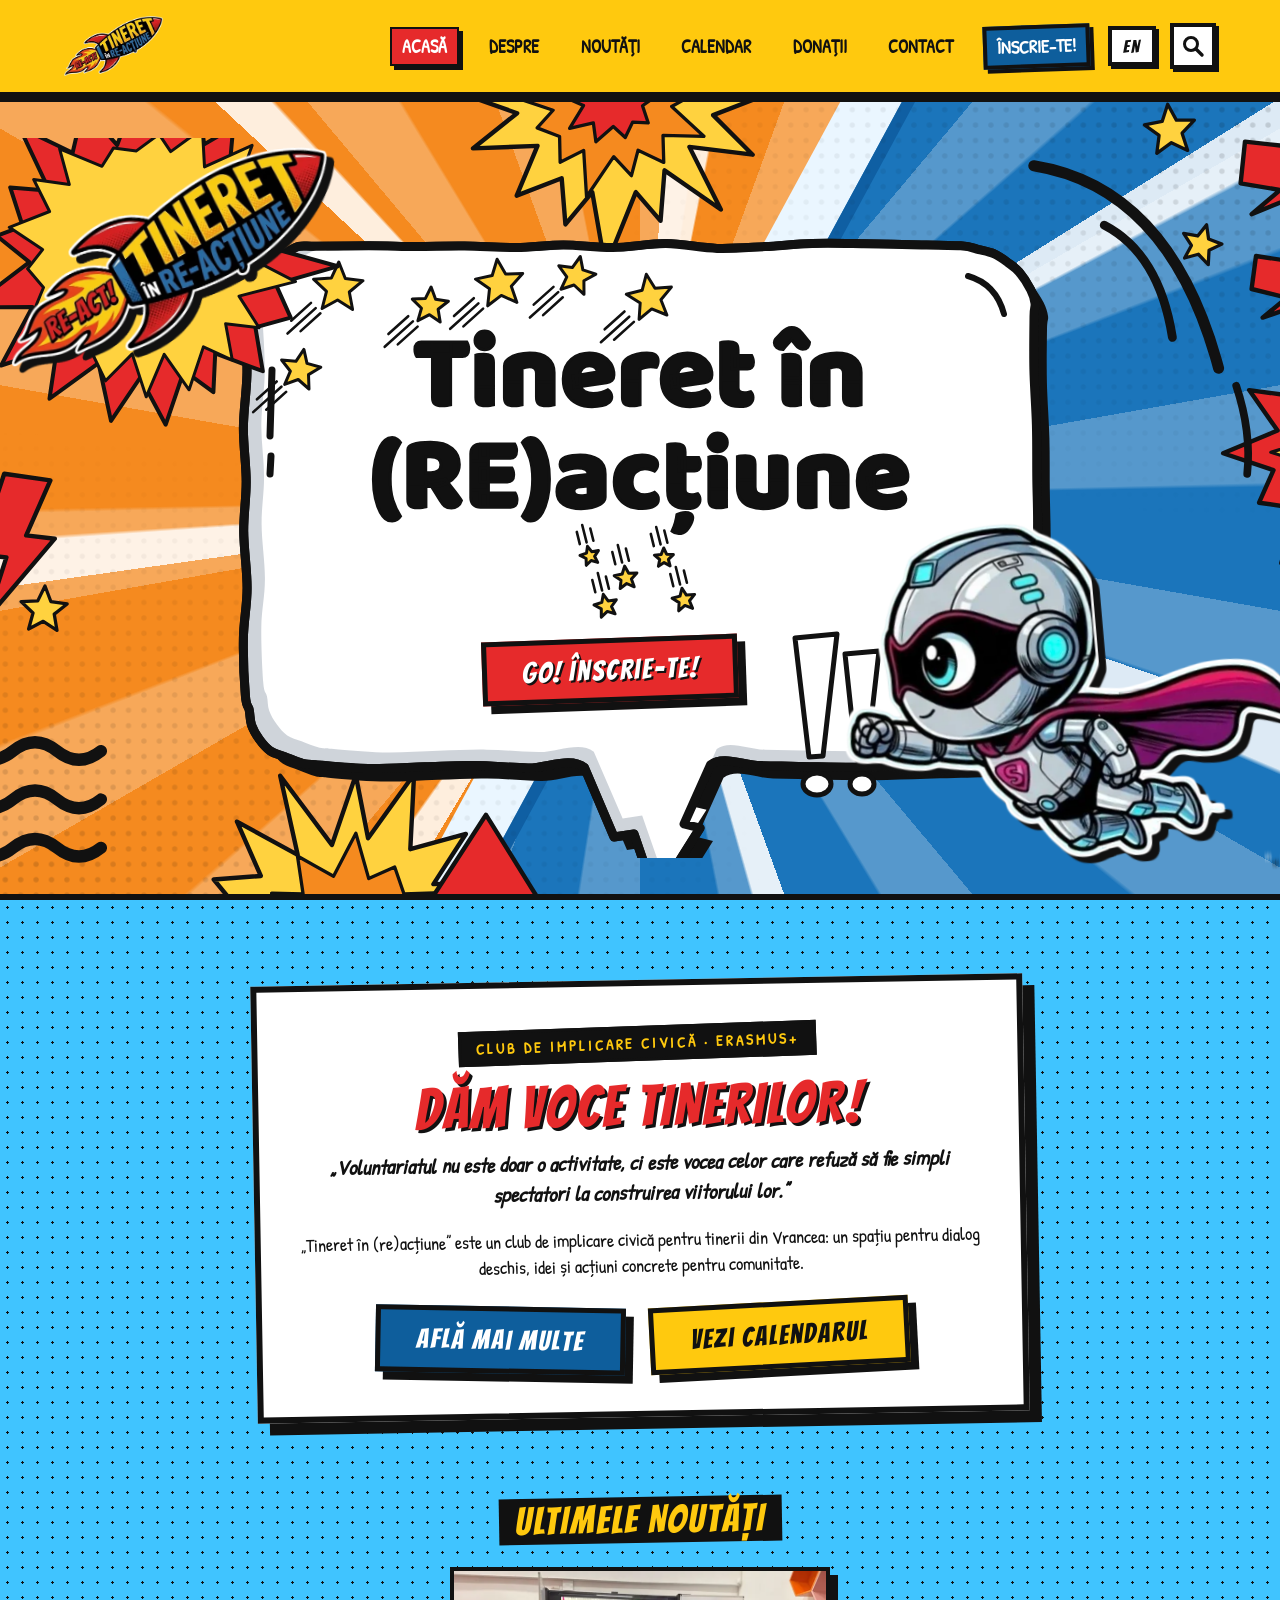
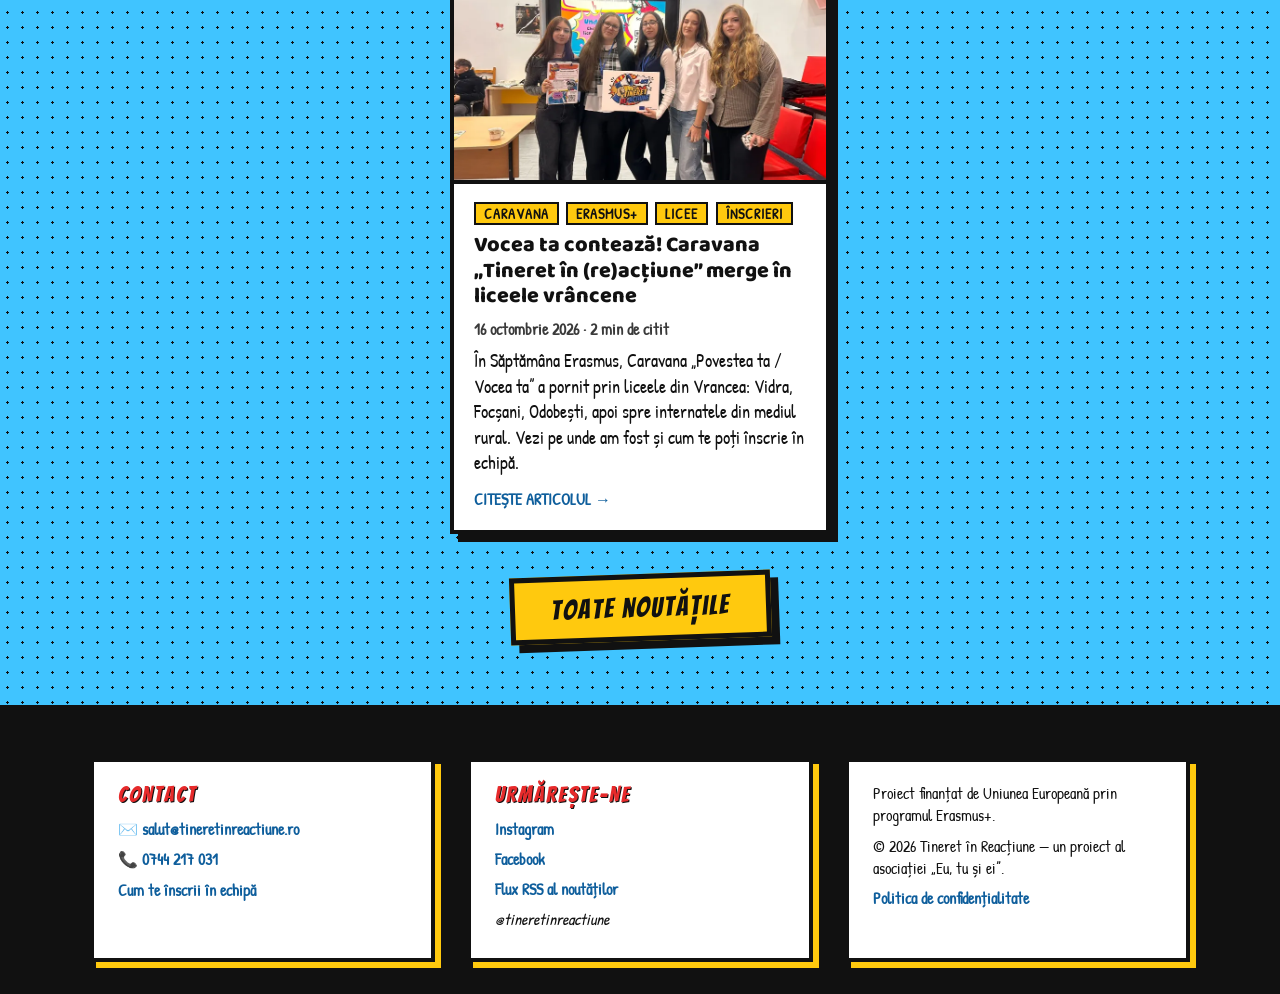
==== commit d0b8223a: "Caravana article: sharper group photo as the cover Co-Authored-By: Claude Opus 5.5 <noreply@anthropi" ====
--- a/index.html
+++ b/index.html
@@ -128,7 +128,7 @@
             <h2 id="news-title" class="section-tag comic-pop" data-i18n="news.latest">Ultimele noutăți</h2>
             <div class="post-grid post-grid--home">
                 <article class="post-card comic-pop" data-tags="caravana erasmus licee inscrieri">
-                    <a class="post-card-cover" href="noutati/caravana-povestea-ta-vocea-ta.html" tabindex="-1" aria-hidden="true"><img class="cover-photo" src="noutati/img/caravana-povestea-ta-vocea-ta/caravana-7-sm.webp" alt="Cinci tinere zâmbesc într-o sală de clasă; una dintre ele ține logo-ul Tineret în (re)acțiune." width="800" height="600" loading="lazy" decoding="async"></a>
+                    <a class="post-card-cover" href="noutati/caravana-povestea-ta-vocea-ta.html" tabindex="-1" aria-hidden="true"><img class="cover-photo" src="noutati/img/caravana-povestea-ta-vocea-ta/caravana-coperta-sm.webp" alt="Cinci tinere zâmbesc într-o sală de clasă; una dintre ele ține logo-ul Tineret în (re)acțiune." width="800" height="600" loading="lazy" decoding="async"></a>
                     <div class="post-card-body">
                         <ul class="post-tags post-tags--card" aria-label="Etichete" data-i18n-attr="aria-label:news.tags"><li><a class="tag" href="noutati.html?eticheta=caravana"><span data-en="Caravan">Caravana</span></a></li><li><a class="tag" href="noutati.html?eticheta=erasmus"><span data-en="Erasmus+">Erasmus+</span></a></li><li><a class="tag" href="noutati.html?eticheta=licee"><span data-en="High schools">Licee</span></a></li><li><a class="tag" href="noutati.html?eticheta=inscrieri"><span data-en="Sign-ups">Înscrieri</span></a></li></ul>
                         <h3 class="post-card-title"><a href="noutati/caravana-povestea-ta-vocea-ta.html">Vocea ta contează! Caravana „Tineret în (re)acțiune” merge în liceele vrâncene</a></h3>
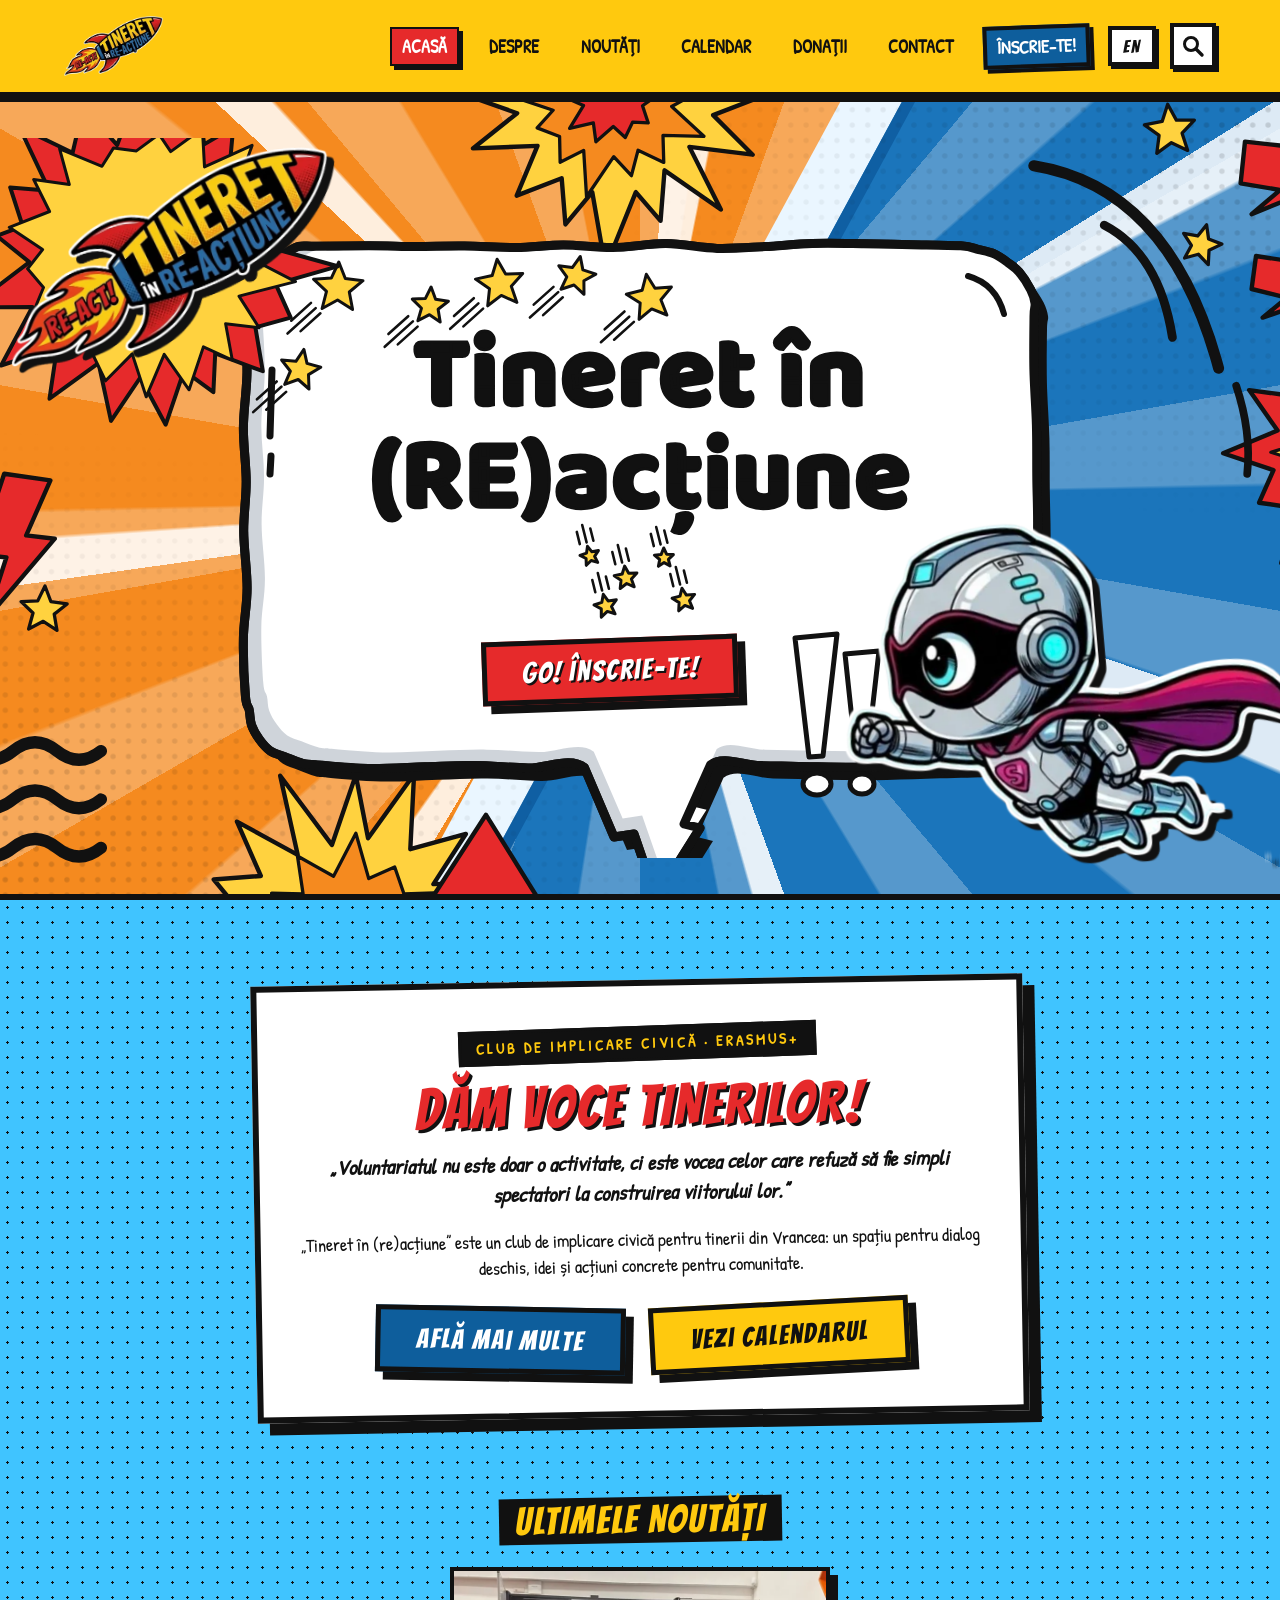
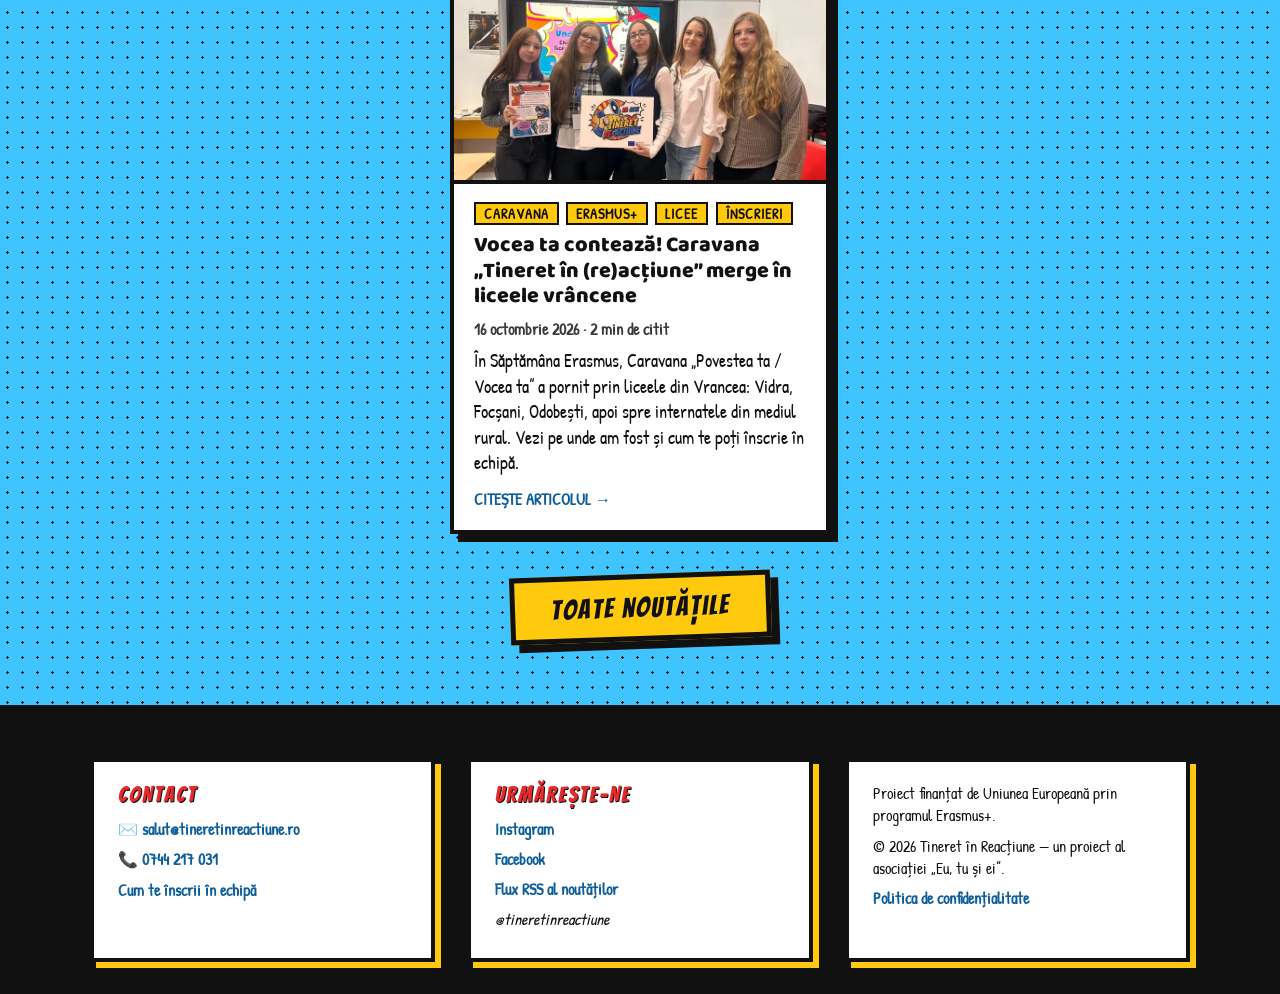
==== commit 0c8fe0cc: "Caravana article: use the cropped group photo as the cover Cover crop can be tuned per article (cove" ====
--- a/index.html
+++ b/index.html
@@ -128,7 +128,7 @@
             <h2 id="news-title" class="section-tag comic-pop" data-i18n="news.latest">Ultimele noutăți</h2>
             <div class="post-grid post-grid--home">
                 <article class="post-card comic-pop" data-tags="caravana erasmus licee inscrieri">
-                    <a class="post-card-cover" href="noutati/caravana-povestea-ta-vocea-ta.html" tabindex="-1" aria-hidden="true"><img class="cover-photo" src="noutati/img/caravana-povestea-ta-vocea-ta/caravana-coperta-sm.webp" alt="Cinci tinere zâmbesc într-o sală de clasă; una dintre ele ține logo-ul Tineret în (re)acțiune." width="800" height="600" loading="lazy" decoding="async"></a>
+                    <a class="post-card-cover" href="noutati/caravana-povestea-ta-vocea-ta.html" tabindex="-1" aria-hidden="true"><img class="cover-photo" src="noutati/img/caravana-povestea-ta-vocea-ta/caravana-grup-sm.webp" alt="Cinci tinere zâmbesc într-o sală de clasă; una dintre ele ține logo-ul Tineret în (re)acțiune." width="800" height="705" loading="lazy" decoding="async" style="object-position:50% 18%"></a>
                     <div class="post-card-body">
                         <ul class="post-tags post-tags--card" aria-label="Etichete" data-i18n-attr="aria-label:news.tags"><li><a class="tag" href="noutati.html?eticheta=caravana"><span data-en="Caravan">Caravana</span></a></li><li><a class="tag" href="noutati.html?eticheta=erasmus"><span data-en="Erasmus+">Erasmus+</span></a></li><li><a class="tag" href="noutati.html?eticheta=licee"><span data-en="High schools">Licee</span></a></li><li><a class="tag" href="noutati.html?eticheta=inscrieri"><span data-en="Sign-ups">Înscrieri</span></a></li></ul>
                         <h3 class="post-card-title"><a href="noutati/caravana-povestea-ta-vocea-ta.html">Vocea ta contează! Caravana „Tineret în (re)acțiune” merge în liceele vrâncene</a></h3>
